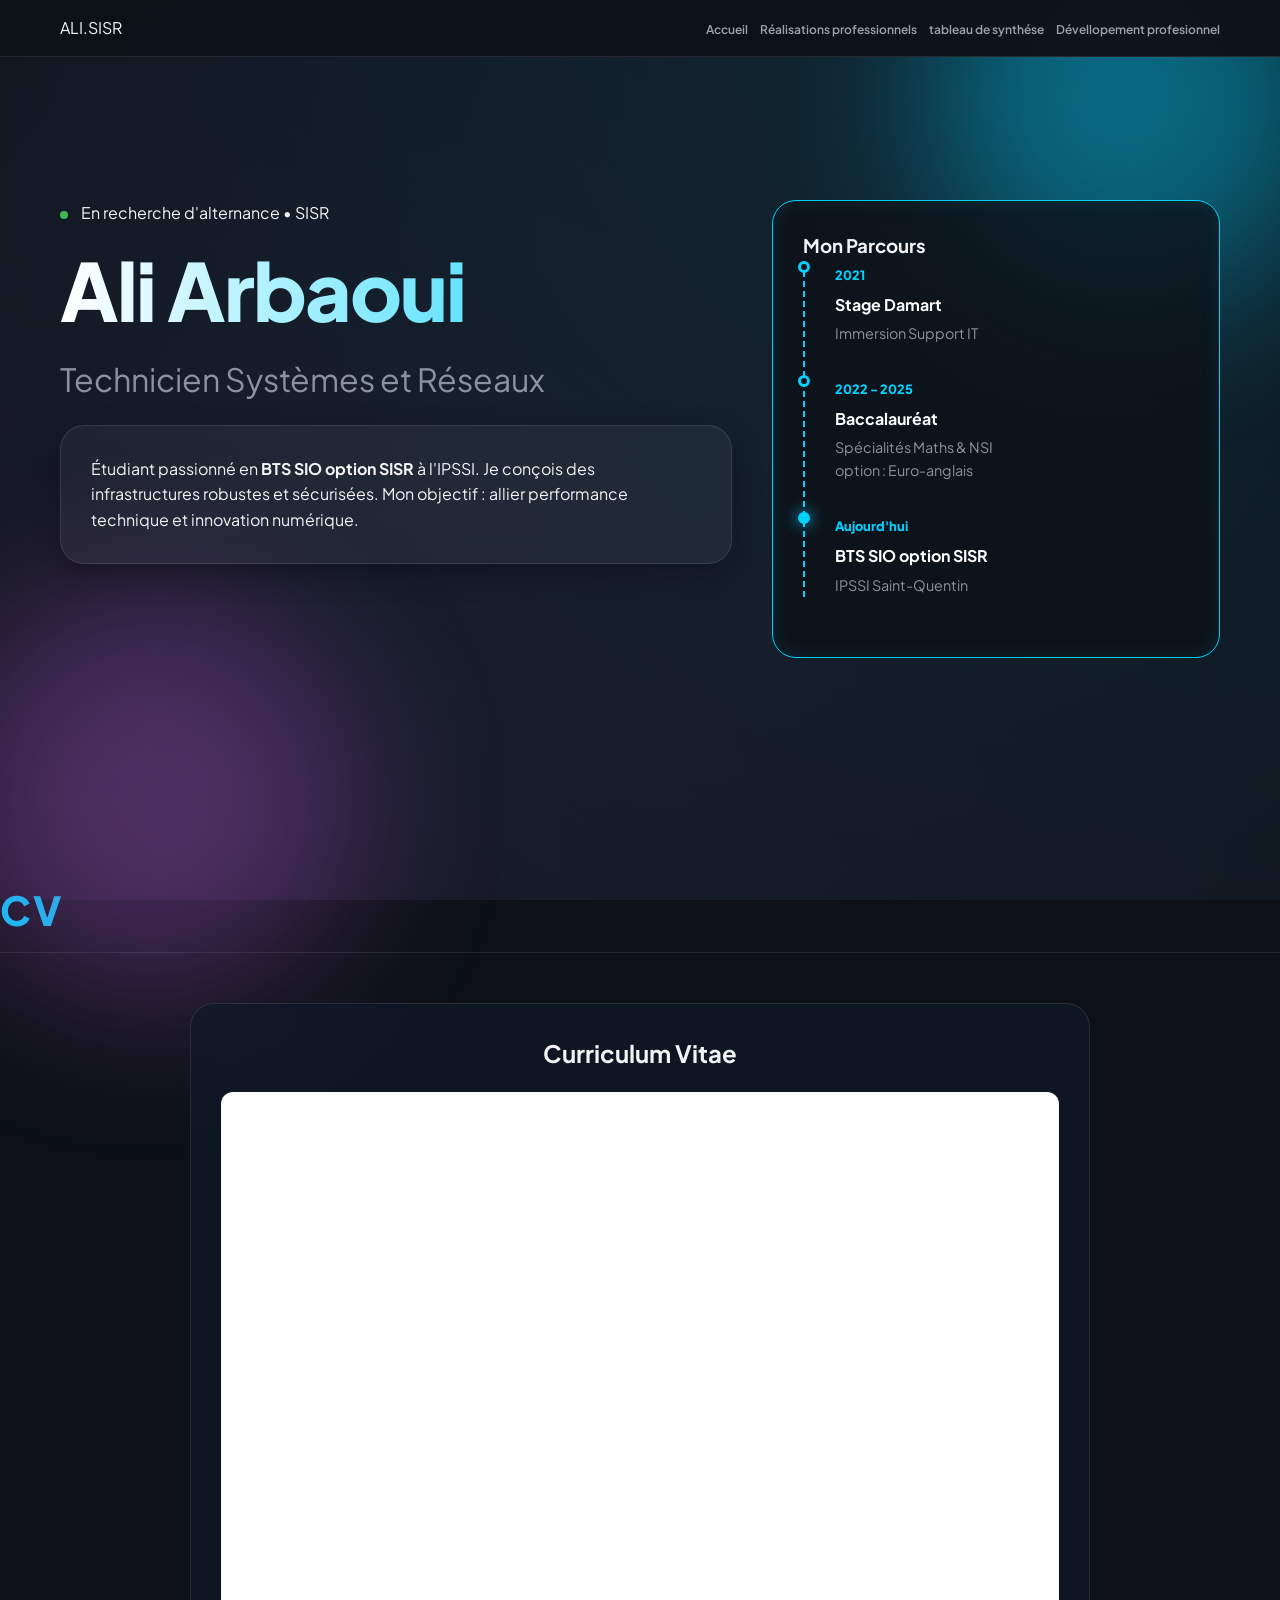
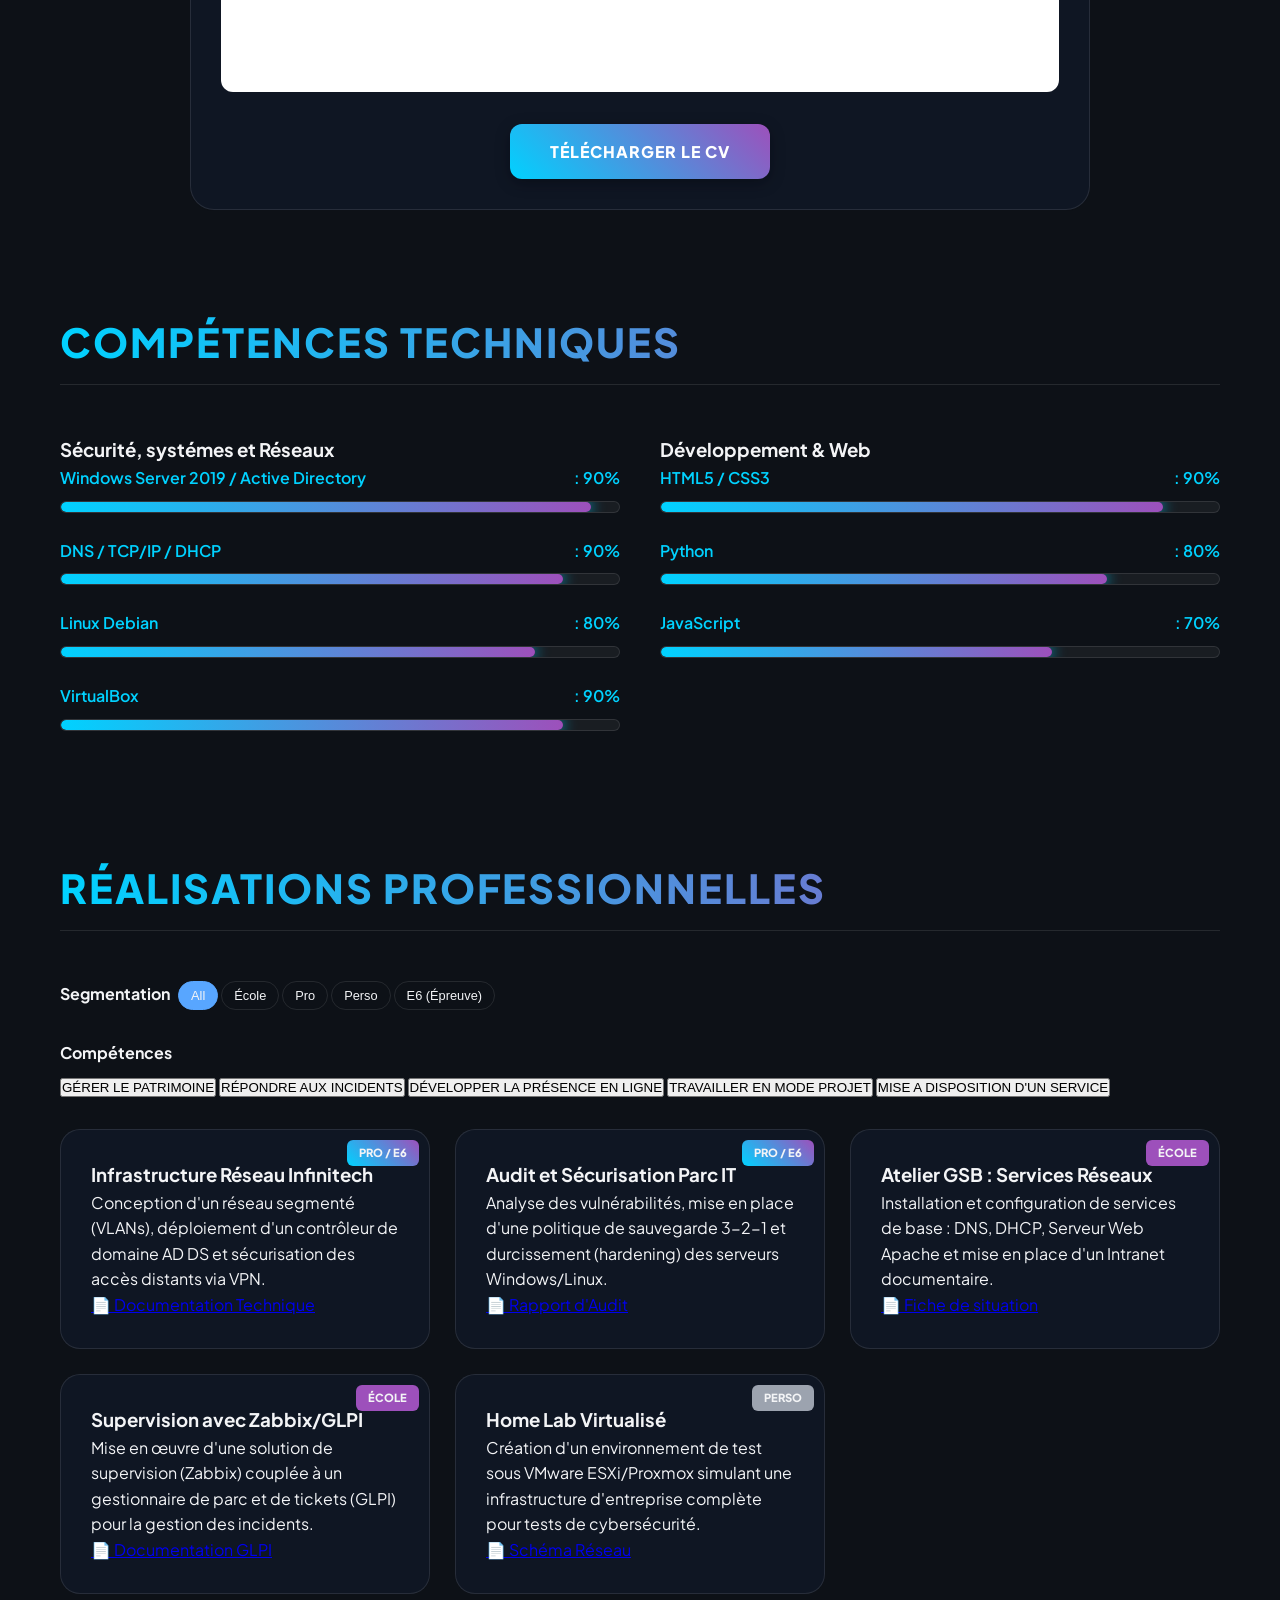
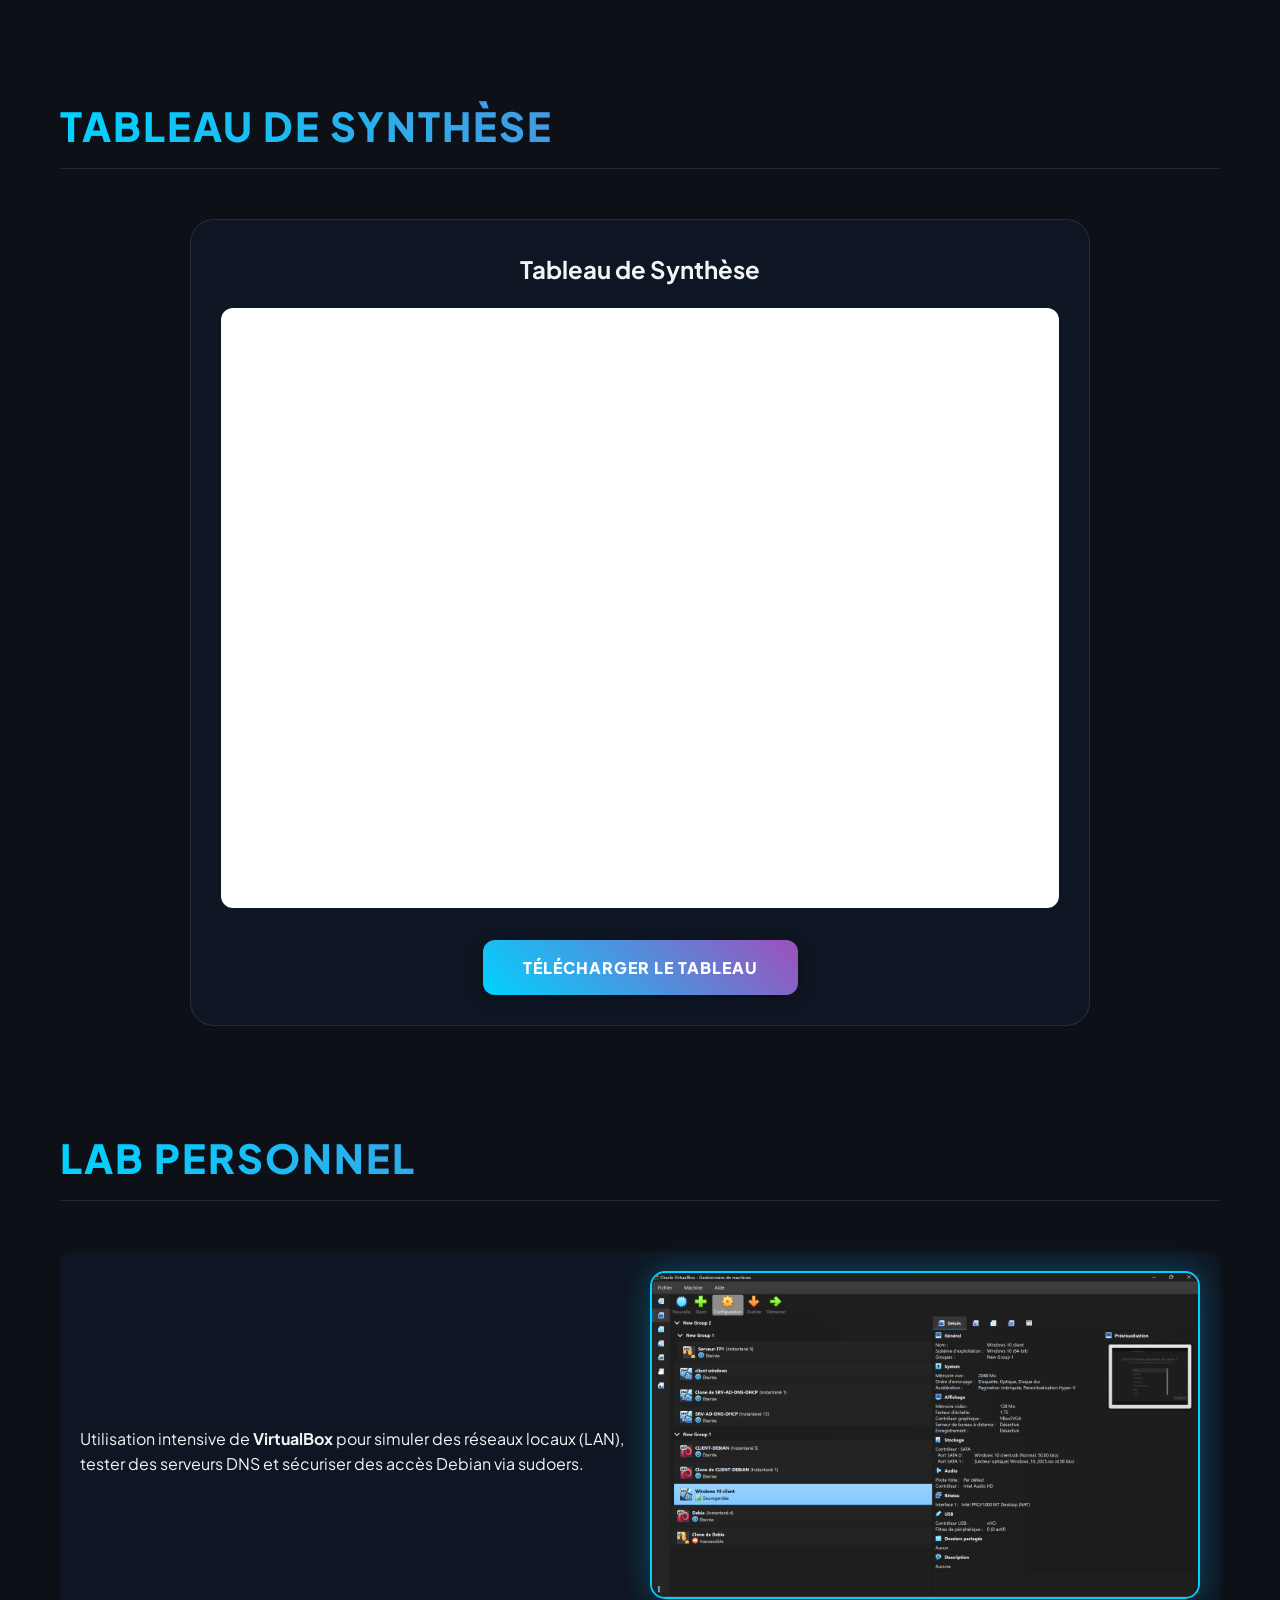
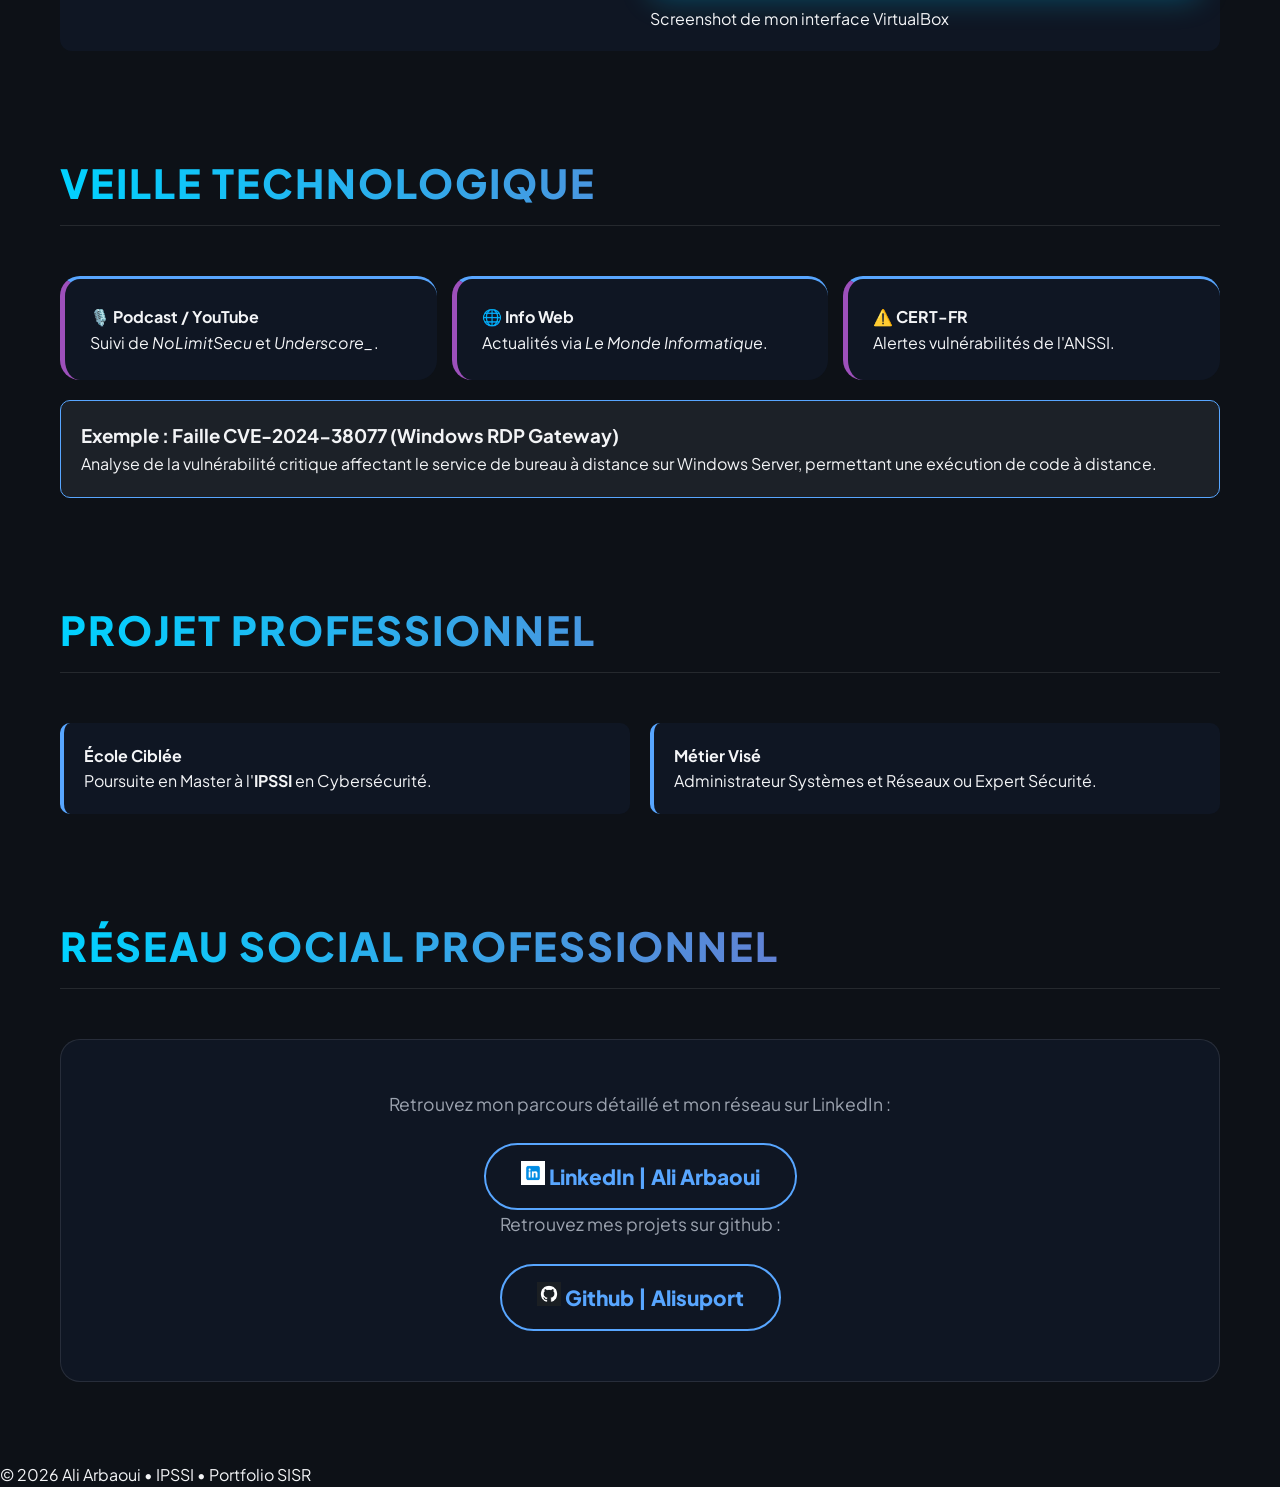
==== index.html @ a3ddec32 "Refactor index.html structure and content" ====
<!DOCTYPE html>
<html lang="fr">
<head>
    <meta charset="UTF-8">
    <meta name="viewport" content="width=device-width, initial-scale=1.0">
    <title>Ali Arbaoui | Portfolio SISR</title>
    <link rel="stylesheet" href="portfolio1.css">
    <link href="https://fonts.googleapis.com/css2?family=Plus+Jakarta+Sans:wght@300;400;600;800&display=swap" rel="stylesheet">
</head>
<body>

    <nav class="navbar">
    <div class="nav-container">
        <div class="nav-logo">ALI.<span>SISR</span></div>
        <ul class="nav-links">
            <li><a href="#presentation">Accueil</a></li>
            <li><a href="#missions">Réalisations professionnels</a></li>
            <li><a href="#table-section">tableau de synthése</a></li>
            <li><a href="#labo">Dévellopement profesionnel</a></li>
        </ul>
    </div>
</nav>
<header id="presentation" class="hero-header">
    <div class="blob blob-1"></div>
    <div class="blob blob-2"></div>

    <div class="container-wide hero-grid">
        <div class="hero-main">
            <div class="badge-status-vivid">
                <span class="pulse-dot"></span>
                En recherche d'alternance • SISR
            </div>
            
            <h1 class="vivid-title">Ali Arbaoui</h1>
            <p class="vivid-tagline">Technicien Systèmes et Réseaux</p>
            
            <div class="glass-bio">
                <p>
                    Étudiant passionné en <strong>BTS SIO option SISR</strong> à l'IPSSI. 
                    Je conçois des infrastructures robustes et sécurisées. Mon objectif : 
                    allier performance technique et innovation numérique.
                </p>
            </div>
        </div>

        <div class="hero-timeline-vivid">
            <h3 class="vivid-sub">Mon Parcours</h3>
            <div class="vivid-timeline">
                <div class="v-step">
                    <div class="v-marker"></div>
                    <div class="v-content">
                        <span class="v-date">2021</span>
                        <h4>Stage Damart</h4>
                        <p>Immersion Support IT</p>
                    </div>
                </div>
                <div class="v-step">
                    <div class="v-marker"></div>
                    <div class="v-content">
                        <span class="v-date">2022 - 2025</span>
                        <h4>Baccalauréat</h4>
                        <p>Spécialités Maths & NSI</p>
                        <p>option : Euro-anglais</p>
                    </div>
                </div>
                <div class="v-step active">
                    <div class="v-marker"></div>
                    <div class="v-content">
                        <span class="v-date">Aujourd'hui</span>
                        <h4>BTS SIO option SISR</h4>
                        <p>IPSSI Saint-Quentin</p>
                    </div>
                </div>
            </div>
        </div>
    </div>
</header>
        <section id="cv-table-section">
            <h2 class="title-main">CV</h2>
            <div class="viewer-container">
                <div class="viewer-box">
                    <h3>Curriculum Vitae</h3>
                    <iframe src="ARBAOUI-Ali-cv.pdf"></iframe>
                    <a href="ARBAOUI-Ali-cv.pdf" download="ARBAOUI-Ali-cv.pdf" class="btn-download-vivid">Télécharger le CV</a>
                </div>
            </div>
        </section>
    <main class="container-wide">
        
        <section id="skills">
            <h2 class="title-main">Compétences Techniques</h2>
            <div class="skills-grid">
                <div class="skill-category">
                    <h3>Sécurité, systémes et Réseaux</h3>
                    <div class="skill-item">
                        <div class="skill-info"><span>Windows Server 2019 / Active Directory</span><span>: 90%</span></div>
                        <div class="progress-bg"><div class="progress-fill" style="width: 95%;"></div></div>
                    </div>
                    <div class="skill-item">
                        <div class="skill-info"><span>DNS / TCP/IP / DHCP</span><span>: 90%</span></div>
                        <div class="progress-bg"><div class="progress-fill" style="width: 90%;"></div></div>
                    </div>
                    <div class="skill-item">
                        <div class="skill-info"><span>Linux Debian</span><span>: 80%</span></div>
                        <div class="progress-bg"><div class="progress-fill" style="width: 85%;"></div></div>
                    </div>
                    <div class="skill-item">
                        <div class="skill-info"><span>VirtualBox</span><span>: 90%</span></div>
                        <div class="progress-bg"><div class="progress-fill" style="width: 90%;"></div></div>
                    </div>
                </div>
                <div class="skill-category">
                    <h3>Développement & Web</h3>
                    <div class="skill-item">
                        <div class="skill-info"><span>HTML5 / CSS3</span><span>: 90%</span></div>
                        <div class="progress-bg"><div class="progress-fill" style="width: 90%;"></div></div>
                    </div>
                    <div class="skill-item">
                        <div class="skill-info"><span>Python</span><span>: 80%</span></div>
                        <div class="progress-bg"><div class="progress-fill" style="width: 80%;"></div></div>
                    </div>
                    <div class="skill-item">
                        <div class="skill-info"><span>JavaScript</span><span>: 70%</span></div>
                        <div class="progress-bg"><div class="progress-fill" style="width: 70%;"></div></div>
                    </div>
                </div>
            </div>
        </section>

<section id="missions">
    <h2 class="title-main">Réalisations Professionnelles</h2>

    <div class="filter-wrapper">
        <div class="filter-group">
            <h4>Segmentation</h4>
            <div class="segment-filters">
                <button class="filter-btn active" data-segment="all">All</button>
                <button class="filter-btn" data-segment="ecole">École</button>
                <button class="filter-btn" data-segment="pro">Pro</button>
                <button class="filter-btn" data-segment="perso">Perso</button>
                <button class="filter-btn btn-e6" data-segment="e6">E6 (Épreuve)</button>
            </div>
        </div>

        <div class="filter-group">
            <h4>Compétences</h4>
            <div class="category-filters">
                <button class="cat-btn" data-cat="patrimoine">GÉRER LE PATRIMOINE</button>
                <button class="cat-btn" data-cat="incidents">RÉPONDRE AUX INCIDENTS</button>
                <button class="cat-btn" data-cat="presence">DÉVELOPPER LA PRÉSENCE EN LIGNE</button>
                <button class="cat-btn" data-cat="projet">TRAVAILLER EN MODE PROJET</button>
                <button class="cat-btn" data-cat="service">MISE A DISPOSITION D'UN SERVICE</button>
            </div>
        </div>
    </div>

<div class="mission-grid-flex" id="projects-grid">
    
    <article class="m-card-new project-item" data-segment="pro e6" data-categories="patrimoine incidents service">
        <div class="card-header">
            <span class="m-badge">PRO / E6</span>
            <h3>Infrastructure Réseau Infinitech</h3>
        </div>
        <p>Conception d'un réseau segmenté (VLANs), déploiement d'un contrôleur de domaine AD DS et sécurisation des accès distants via VPN.</p>
        <div class="project-docs">
            <a href="./doc-infinitech.pdf" target="_blank" class="btn-doc-link">📄 Documentation Technique</a>
        </div>
    </article>

    <article class="m-card-new project-item" data-segment="pro e6" data-categories="incidents patrimoine">
        <div class="card-header">
            <span class="m-badge">PRO / E6</span>
            <h3>Audit et Sécurisation Parc IT</h3>
        </div>
        <p>Analyse des vulnérabilités, mise en place d'une politique de sauvegarde 3-2-1 et durcissement (hardening) des serveurs Windows/Linux.</p>
        <div class="project-docs">
            <a href="./doc-audit.pdf" target="_blank" class="btn-doc-link">📄 Rapport d'Audit</a>
        </div>
    </article>

    <article class="m-card-new project-item" data-segment="ecole" data-categories="service projet presence">
        <div class="card-header">
            <span class="m-badge" style="background: var(--neon-purple);">ÉCOLE</span>
            <h3>Atelier GSB : Services Réseaux</h3>
        </div>
        <p>Installation et configuration de services de base : DNS, DHCP, Serveur Web Apache et mise en place d'un Intranet documentaire.</p>
        <div class="project-docs">
            <a href="./doc-gsb-services.pdf" target="_blank" class="btn-doc-link">📄 Fiche de situation</a>
        </div>
    </article>

    <article class="m-card-new project-item" data-segment="ecole" data-categories="incidents patrimoine service">
        <div class="card-header">
            <span class="m-badge" style="background: var(--neon-purple);">ÉCOLE</span>
            <h3>Supervision avec Zabbix/GLPI</h3>
        </div>
        <p>Mise en œuvre d'une solution de supervision (Zabbix) couplée à un gestionnaire de parc et de tickets (GLPI) pour la gestion des incidents.</p>
        <div class="project-docs">
            <a href="./doc-supervision.pdf" target="_blank" class="btn-doc-link">📄 Documentation GLPI</a>
        </div>
    </article>

    <article class="m-card-new project-item" data-segment="perso" data-categories="patrimoine projet">
        <div class="card-header">
            <span class="m-badge" style="background: var(--dim);">PERSO</span>
            <h3>Home Lab Virtualisé</h3>
        </div>
        <p>Création d'un environnement de test sous VMware ESXi/Proxmox simulant une infrastructure d'entreprise complète pour tests de cybersécurité.</p>
        <div class="project-docs">
            <a href="./doc-homelab.pdf" target="_blank" class="btn-doc-link">📄 Schéma Réseau</a>
        </div>
    </article>

</div>
        <section id="table-section">
            <h2 class="title-main">Tableau de Synthèse</h2>
            <div class="viewer-container">
                <div class="viewer-box">
                    <h3>Tableau de Synthèse</h3>
                    <iframe src="tableau-compétences.pdf"></iframe>
                    <a href="tableau-compétences.pdf" download="tableau-compétences.pdf" class="btn-download-vivid">Télécharger le Tableau</a>
                </div>
            </div>
        </section>

        <section id="labo">
            <h2 class="title-main">Lab Personnel</h2>
            <div class="lab-container">
                <div class="lab-text">
                    <p>Utilisation intensive de <strong>VirtualBox</strong> pour simuler des réseaux locaux (LAN), tester des serveurs DNS et sécuriser des accès Debian via sudoers.</p>
                </div>
                <div class="lab-screenshot">
                    <img src="virtualbox.png" alt="Preuve VirtualBox" class="img-screenshot">
                    <p class="img-caption">Screenshot de mon interface VirtualBox</p>
                </div>
            </div>
        </section>

        <section id="veille">
            <h2 class="title-main">Veille Technologique</h2>
            <div class="veille-grid">
                <div class="v-card">
                    <h4>🎙️ Podcast / YouTube</h4>
                    <p>Suivi de <em>NoLimitSecu</em> et <em>Underscore_</em>.</p>
                </div>
                <div class="v-card">
                    <h4>🌐 Info Web</h4>
                    <p>Actualités via <em>Le Monde Informatique</em>.</p>
                </div>
                <div class="v-card">
                    <h4>⚠️ CERT-FR</h4>
                    <p>Alertes vulnérabilités de l'ANSSI.</p>
                </div>
            </div>
            <div class="veille-example">
                <h3>Exemple : Faille CVE-2024-38077 (Windows RDP Gateway)</h3>
                <p>Analyse de la vulnérabilité critique affectant le service de bureau à distance sur Windows Server, permettant une exécution de code à distance.</p>
            </div>
        </section>

        <section id="projet-pro">
            <h2 class="title-main">Projet Professionnel</h2>
            <div class="pro-grid">
                <div class="pro-card">
                    <h4>École Ciblée</h4>
                    <p>Poursuite en Master à l'<strong>IPSSI</strong> en Cybersécurité.</p>
                </div>
                <div class="pro-card">
                    <h4>Métier Visé</h4>
                    <p>Administrateur Systèmes et Réseaux ou Expert Sécurité.</p>
                </div>
            </div>
        </section>
        <section id="social">
    <h2 class="title-main">Réseau social professionnel</h2>
    <div class="social-card">
        <p>Retrouvez mon parcours détaillé et mon réseau sur LinkedIn :</p>
        <a href="https://www.linkedin.com/in/ali-arbaoui-6868a738a/" target="_blank" class="btn-linkedin">
            <img src="linkedin.png" alt="LinkedIn" class="social-img"> LinkedIn | Ali Arbaoui
        </a>
        <p>Retrouvez mes projets sur github :</p>
        <a href="https://github.com/Alisuport" target="_blank" class="btn-linkedin"><img src="github.png" alt="GitHub" class="social-img"> Github | Alisuport</a>
    </div>
</section>

    </main>

    <footer>
        <p>© 2026 Ali Arbaoui • IPSSI • Portfolio SISR</p>
    </footer>

    <script>
        function filterSelection(c) {
            var x = document.getElementsByClassName("m-card-new");
            if (c == "all") c = "";
            for (var i = 0; i < x.length; i++) {
                x[i].style.display = "none";
                if (x[i].className.indexOf(c) > -1) x[i].style.display = "block";
            }
            var btns = document.getElementsByClassName("filter-btn");
            for (var i = 0; i < btns.length; i++) {
                btns[i].classList.remove("active");
            }
            event.currentTarget.classList.add("active");
        }
    </script>
</body>
</html>
---- portfolio1.css ----
:root {
    --bg: #0d1117;
    --card: #161b22;
    --primary: #58a6ff;
    --text: #e6edf3;
    --dim: #8b949e;
    --border: #30363d;
}

* { margin: 0; padding: 0; box-sizing: border-box; }
html { scroll-behavior: smooth; }
body { background: var(--bg); color: var(--text); font-family: 'Plus Jakarta Sans', sans-serif; line-height: 1.6; }

.container-wide { max-width: 1200px; margin: 0 auto; padding: 0 40px; }

/* NAVBAR COMPLÈTE */
.navbar { position: fixed; top: 0; width: 100%; background: rgba(13, 17, 23, 0.95); border-bottom: 1px solid var(--border); z-index: 1000; padding: 15px 0; backdrop-filter: blur(10px); }
.nav-container { display: flex; justify-content: space-between; align-items: center; max-width: 1200px; margin: 0 auto; padding: 0 20px; }
.nav-links { list-style: none; display: flex; gap: 12px; }
.nav-links a { text-decoration: none; color: var(--dim); font-size: 0.75rem; font-weight: 600; transition: 0.3s; white-space: nowrap; }
.nav-links a:hover { color: var(--primary); }

/* HEADER */
header { padding: 150px 0 60px; }
h1 { font-size: 3.5rem; letter-spacing: -2px; font-weight: 800; }
.title-main { font-size: 1.8rem; margin: 80px 0 30px; border-bottom: 1px solid var(--border); padding-bottom: 10px; color: var(--primary); }

/* COMPÉTENCES */
.skills-grid { display: grid; grid-template-columns: 1fr 1fr; gap: 40px; }
.skill-item { margin-bottom: 20px; }
.progress-bg { background: #21262d; height: 8px; border-radius: 10px; }
.progress-fill { background: var(--primary); height: 100%; border-radius: 10px; }

/* MISSIONS & FILTRES */
.filter-group { display: flex; gap: 8px; flex-wrap: wrap; margin-bottom: 30px; }
.filter-btn { background: transparent; border: 1px solid var(--border); color: var(--text); padding: 6px 12px; border-radius: 20px; cursor: pointer; font-size: 0.8rem; }
.filter-btn.active { background: var(--primary); border-color: var(--primary); }
.mission-grid-flex { display: grid; grid-template-columns: repeat(auto-fit, minmax(250px, 1fr)); gap: 20px; }
.m-card-new { background: var(--card); padding: 20px; border-radius: 12px; border: 1px solid var(--border); position: relative; }
.m-badge { position: absolute; top: 10px; right: 10px; font-size: 0.65rem; padding: 3px 8px; border-radius: 4px; background: #238636; font-weight: 800; }

/* LABO & VEILLE */
.lab-container { display: grid; grid-template-columns: 1fr 1fr; gap: 20px; align-items: center; background: var(--card); padding: 20px; border-radius: 12px; }
.img-screenshot { width: 100%; border-radius: 8px; border: 1px solid var(--border); }
.veille-grid { display: grid; grid-template-columns: repeat(3, 1fr); gap: 15px; margin-bottom: 20px; }
.v-card { background: var(--card); padding: 15px; border-radius: 10px; border-top: 3px solid var(--primary); }
.veille-example { background: #1c2128; padding: 20px; border-radius: 10px; border: 1px solid var(--primary); }

/* PROJET PRO */
.pro-grid { display: grid; grid-template-columns: 1fr 1fr; gap: 20px; }
.pro-card { background: var(--card); padding: 20px; border-radius: 10px; border-left: 4px solid var(--primary); }

/* VIEWERS PDF & BOUTONS */
.viewer-container { display: grid; grid-template-columns: 1fr 1fr; gap: 30px; }
.viewer-box { background: var(--card); padding: 20px; border-radius: 15px; border: 1px solid var(--border); text-align: center; }
iframe { width: 100%; height: 400px; border-radius: 8px; background: white; margin-bottom: 15px; }
.btn-download-main { display: block; background: var(--primary); color: white; padding: 12px; text-decoration: none; border-radius: 8px; font-weight: 800; transition: 0.3s; }
.btn-download-main:hover { opacity: 0.8; }
.btn-dl-secondary { color: var(--primary); text-decoration: none; font-weight: 600; font-size: 0.9rem; border: 1px solid var(--primary); padding: 5px 15px; border-radius: 5px; }

@media (max-width: 900px) {
    .nav-links { display: none; }
    .skills-grid, .viewer-container, .pro-grid, .veille-grid, .lab-container { grid-template-columns: 1fr; }
}
/* SECTION RÉSEAU SOCIAL */
#social {
    margin-bottom: 80px;
}

.social-card {
    text-align: center;
    padding: 50px 20px;
    background: var(--card);
    border-radius: 20px;
    border: 1px solid var(--border);
    transition: transform 0.3s ease;
}

.social-card p {
    color: var(--dim);
    margin-bottom: 25px;
    font-size: 1.1rem;
}

.btn-linkedin {
    display: inline-block;
    font-size: 1.3rem;
    color: var(--primary);
    text-decoration: none;
    font-weight: 800;
    padding: 15px 35px;
    border: 2px solid var(--primary);
    border-radius: 50px;
    transition: all 0.3s ease;
}

.btn-linkedin:hover {
    background: var(--primary);
    color: #fff !important; /* Force le texte en blanc au survol */
    box-shadow: 0 0 20px rgba(88, 166, 255, 0.4);
    transform: translateY(-3px);
}
/* SECTION DOCUMENTATION EN BLOCS */
.docs-container-blocks {
    display: flex;
    flex-direction: column;
    gap: 25px;
}

.doc-block {
    background: var(--card);
    border: 1px solid var(--border);
    border-radius: 15px;
    padding: 30px;
    transition: transform 0.3s ease, border-color 0.3s ease;
}

.doc-block:hover {
    border-color: var(--primary);
    transform: translateX(10px); /* Petit effet de décalage au survol */
}

.doc-header {
    display: flex;
    align-items: center;
    gap: 20px;
    margin-bottom: 20px;
}

.doc-icon-large {
    font-size: 2.5rem;
    background: #1c2128;
    padding: 15px;
    border-radius: 12px;
}

.doc-title-group h3 {
    font-size: 1.4rem;
    color: var(--text);
    margin-bottom: 5px;
}

.doc-subtitle {
    color: var(--primary);
    font-weight: 600;
    font-size: 0.9rem;
    text-transform: uppercase;
}

.doc-description {
    color: var(--dim);
    margin-bottom: 25px;
    line-height: 1.6;
    max-width: 800px;
}

.doc-footer {
    display: flex;
    justify-content: space-between;
    align-items: center;
    border-top: 1px solid var(--border);
    padding-top: 20px;
}

.file-type {
    font-size: 0.8rem;
    color: var(--dim);
    font-weight: bold;
}

.btn-dl-block {
    background: transparent;
    color: var(--primary);
    border: 2px solid var(--primary);
    padding: 10px 25px;
    border-radius: 8px;
    text-decoration: none;
    font-weight: 800;
    transition: all 0.3s ease;
}

.btn-dl-block:hover {
    background: var(--primary);
    color: white !important;
}
/* DESIGN DE LA FRISE CHRONOLOGIQUE */
.timeline-wrapper {
    margin-top: 50px;
    max-width: 800px;
}

.timeline-title {
    font-size: 1.2rem;
    color: var(--primary);
    margin-bottom: 30px;
    text-transform: uppercase;
    letter-spacing: 1px;
}

.timeline {
    position: relative;
    padding-left: 30px;
}

/* La ligne verticale */
.timeline::before {
    content: '';
    position: absolute;
    left: 4px;
    top: 0;
    width: 2px;
    height: 100%;
    background: var(--border);
}

.timeline-item {
    position: relative;
    margin-bottom: 40px;
}

/* Le point sur la ligne */
.timeline-marker {
    position: absolute;
    left: -30px;
    top: 5px;
    width: 10px;
    height: 10px;
    border-radius: 50%;
    background: var(--border);
    border: 2px solid var(--bg);
    transition: 0.3s;
}

.timeline-content {
    padding-left: 10px;
}

.timeline-content .date {
    display: block;
    font-size: 0.85rem;
    color: var(--primary);
    font-weight: 800;
    margin-bottom: 5px;
}

.timeline-content h4 {
    font-size: 1.1rem;
    color: var(--text);
    margin-bottom: 5px;
}

.timeline-content p {
    color: var(--dim);
    font-size: 0.95rem;
}

/* Mise en avant de l'étape actuelle */
.timeline-item.current .timeline-marker {
    background: var(--primary);
    box-shadow: 0 0 10px var(--primary);
    transform: scale(1.3);
}

.timeline-item.current h4 {
    color: var(--primary);
}:root {
    --neon-blue: #00d2ff;
    --neon-purple: #9d50bb;
    --glass: rgba(255, 255, 255, 0.05);
}

/* --- BACKGROUND ANIMÉ --- */
.hero-header {
    position: relative;
    padding: 200px 0 120px;
    background: #0d1117;
    overflow: hidden;
}

/* Les Blobs de couleur en fond */
.blob {
    position: absolute;
    width: 400px;
    height: 400px;
    filter: blur(80px);
    z-index: 0;
    opacity: 0.4;
    border-radius: 50%;
    animation: move 10s infinite alternate;
}
.blob-1 { background: var(--neon-blue); top: -100px; right: -50px; }
.blob-2 { background: var(--neon-purple); bottom: -100px; left: -50px; animation-delay: -5s; }

@keyframes move {
    from { transform: translate(0, 0) scale(1); }
    to { transform: translate(50px, 50px) scale(1.2); }
}

/* --- TEXTE ET TITRES --- */
.hero-grid { position: relative; z-index: 2; display: grid; grid-template-columns: 1.2fr 0.8fr; gap: 40px; }

.vivid-title {
    font-size: 5rem;
    background: linear-gradient(to right, #fff, var(--neon-blue));
    -webkit-background-clip: text;
    -webkit-text-fill-color: transparent;
    font-weight: 900;
}

.vivid-tagline { font-size: 2rem; color: #8b949e; }
.vivid-tagline span { color: var(--neon-blue); text-shadow: 0 0 15px rgba(0, 210, 255, 0.5); }

/* --- CARTE BIOGRAPHIE GLASSMORPHISM --- */
.glass-bio {
    background: var(--glass);
    backdrop-filter: blur(15px);
    border: 1px solid rgba(255, 255, 255, 0.1);
    padding: 30px;
    border-radius: 24px;
    margin-top: 20px;
    box-shadow: 0 10px 30px rgba(0,0,0,0.3);
}

/* --- BOUTONS COLORÉS --- */
.btn-vivid-primary {
    background: linear-gradient(45deg, var(--neon-blue), var(--neon-purple));
    color: white;
    padding: 14px 28px;
    border-radius: 12px;
    text-decoration: none;
    font-weight: 800;
    box-shadow: 0 4px 15px rgba(157, 80, 187, 0.4);
    transition: 0.3s;
}
.btn-vivid-primary:hover { transform: scale(1.05); box-shadow: 0 0 25px var(--neon-blue); }

/* --- FRISE CHRONOLOGIQUE VIVANTE --- */
.hero-timeline-vivid {
    background: rgba(13, 17, 23, 0.8);
    border: 1px solid var(--neon-blue);
    padding: 30px;
    border-radius: 24px;
    box-shadow: inset 0 0 20px rgba(0, 210, 255, 0.1);
}

.vivid-timeline {
    position: relative;
    padding-left: 30px;
    border-left: 2px dashed var(--neon-blue);
}

.v-step { position: relative; margin-bottom: 30px; }
.v-marker {
    position: absolute;
    left: -37px;
    width: 12px;
    height: 12px;
    background: #0d1117;
    border: 3px solid var(--neon-blue);
    border-radius: 50%;
}

.v-step.active .v-marker {
    background: var(--neon-blue);
    box-shadow: 0 0 15px var(--neon-blue);
}

.v-date { color: var(--neon-blue); font-weight: 800; font-size: 0.8rem; }
.v-content h4 { color: white; margin: 5px 0; }
.v-content p { color: #8b949e; font-size: 0.9rem; }

/* Status Pulse */
.pulse-dot {
    height: 8px; width: 8px; background: #3fb950; border-radius: 50%;
    display: inline-block; margin-right: 10px;
    animation: pulse-green 2s infinite;
}
@keyframes pulse-green {
    0% { box-shadow: 0 0 0 0 rgba(63, 185, 80, 0.7); }
    70% { box-shadow: 0 0 0 10px rgba(63, 185, 80, 0); }
    100% { box-shadow: 0 0 0 0 rgba(63, 185, 80, 0); }
}
:root {
    --bg: #030712;
    --card: rgba(17, 25, 40, 0.75);
    --border: rgba(255, 255, 255, 0.1);
    --neon-blue: #00d2ff;
    --neon-purple: #9d50bb;
    --text: #f3f4f6;
    --dim: #9ca3af;
}

* { margin: 0; padding: 0; box-sizing: border-box; }
html { scroll-behavior: smooth; }
body { 
    background-color: var(--bg); 
    color: var(--text); 
    font-family: 'Plus Jakarta Sans', sans-serif;
    overflow-x: hidden;
}

.container-wide { max-width: 1200px; margin: 0 auto; padding: 0 20px; position: relative; z-index: 2; }

/* TITRES VIVANTS */
.title-main {
    font-size: 2.5rem;
    margin: 100px 0 50px;
    background: linear-gradient(to right, var(--neon-blue), var(--neon-purple));
    -webkit-background-clip: text;
    -webkit-text-fill-color: transparent;
    font-weight: 800;
    text-transform: uppercase;
    letter-spacing: 2px;
}

/* SECTION COMPÉTENCES - BARRES LUMINEUSES */
.skills-grid { display: grid; grid-template-columns: 1fr 1fr; gap: 40px; }
.skill-item { margin-bottom: 25px; }
.skill-info { display: flex; justify-content: space-between; margin-bottom: 10px; font-weight: 600; color: var(--neon-blue); }
.progress-bg { background: rgba(255,255,255,0.05); height: 12px; border-radius: 20px; overflow: hidden; border: 1px solid var(--border); }
.progress-fill { 
    height: 100%; 
    background: linear-gradient(90deg, var(--neon-blue), var(--neon-purple));
    box-shadow: 0 0 15px var(--neon-blue);
    border-radius: 20px;
}

/* CARTES MISSIONS - EFFET DE VERRE */
.mission-grid-flex { display: grid; grid-template-columns: repeat(auto-fit, minmax(280px, 1fr)); gap: 25px; }
.m-card-new { 
    background: var(--card);
    backdrop-filter: blur(12px);
    padding: 30px;
    border-radius: 20px;
    border: 1px solid var(--border);
    transition: 0.4s;
}
.m-card-new:hover { 
    border-color: var(--neon-blue);
    transform: translateY(-10px);
    box-shadow: 0 10px 30px rgba(0, 210, 255, 0.2);
}
.m-badge { background: linear-gradient(45deg, var(--neon-blue), var(--neon-purple)); padding: 4px 12px; border-radius: 6px; font-size: 0.7rem; font-weight: 800; }

/* DOCUMENTATION - BLOCS STYLISÉS */
.doc-block { 
    background: var(--card);
    border: 1px solid var(--border);
    padding: 30px;
    border-radius: 24px;
    margin-bottom: 20px;
    display: flex;
    justify-content: space-between;
    align-items: center;
}
.btn-vivid-outline {
    border: 2px solid var(--neon-blue);
    color: var(--neon-blue);
    padding: 10px 20px;
    border-radius: 10px;
    text-decoration: none;
    font-weight: 800;
    transition: 0.3s;
}
.btn-vivid-outline:hover { background: var(--neon-blue); color: white; box-shadow: 0 0 20px var(--neon-blue); }

/* VEILLE & LABO */
.v-card { 
    background: var(--card); 
    padding: 25px; 
    border-radius: 20px; 
    border-left: 5px solid var(--neon-purple); 
}
.img-screenshot { 
    border: 2px solid var(--neon-blue); 
    box-shadow: 0 0 30px rgba(0, 210, 255, 0.3);
    border-radius: 15px;
    width: 100%;
}

/* CV & TABLEAU - VIEWERS PDF */
.viewer-box { 
    background: var(--card); 
    padding: 20px; 
    border-radius: 24px; 
    border: 1px solid var(--border);
    text-align: center;
}
iframe { width: 100%; height: 450px; border-radius: 12px; border: none; background: white; margin-bottom: 20px; }

/* BOUTON DOWNLOAD FLASHY */
.btn-download-vivid {
    display: block;
    background: linear-gradient(45deg, var(--neon-blue), var(--neon-purple));
    color: white;
    text-decoration: none;
    padding: 15px;
    border-radius: 12px;
    font-weight: 900;
    text-transform: uppercase;
    letter-spacing: 1px;
    box-shadow: 0 4px 15px rgba(0,0,0,0.3);
}:root {
    /* La couleur de base du header */
    --bg: #0d1117; 
}

body {
    background-color: var(--bg);
    /* On applique les lueurs du header à tout le site */
    background-image: 
        radial-gradient(circle at 80% 0%, rgba(0, 210, 255, 0.1), transparent),
        radial-gradient(circle at 20% 100%, rgba(157, 80, 187, 0.1), transparent);
    background-attachment: fixed; /* Pour que les couleurs ne bougent pas au scroll */
}

/* On s'assure que toutes les sections sont transparentes pour voir le fond du body */
header, section, main, footer {
    background: transparent !important;
    border: none !important;
}

/* Si tu veux que les "blobs" colorés restent visibles en arrière-plan pendant le scroll */
.blob {
    position: fixed; /* Change absolute par fixed */
    z-index: 0; /* Reste derrière le contenu */
}
/* On force l'affichage en colonne pour que les blocs ne soient pas côte à côte */
.viewer-container {
    display: flex;
    flex-direction: column;
    gap: 50px; /* Espace entre le bloc CV et le bloc Tableau */
    width: 100%;
    max-width: 900px; /* Optionnel : pour que les lecteurs PDF ne soient pas trop larges */
    margin: 0 auto;
}

.viewer-box {
    background: var(--card);
    backdrop-filter: blur(12px);
    padding: 30px;
    border-radius: 24px;
    border: 1px solid var(--border);
    text-align: center;
    transition: 0.3s;
}

/* Effet de lueur au survol sur tout le bloc */
.viewer-box:hover {
    border-color: var(--neon-blue);
    box-shadow: 0 0 30px rgba(0, 210, 255, 0.15);
}

.viewer-box h3 {
    margin-bottom: 20px;
    color: var(--text);
    font-size: 1.5rem;
}

/* Style des lecteurs PDF */
.viewer-box iframe {
    width: 100%;
    height: 600px; /* Augmenté pour une meilleure visibilité l'un après l'autre */
    border-radius: 12px;
    border: none;
    background: white;
    margin-bottom: 25px;
}

/* Bouton de téléchargement Vivid */
.btn-download-vivid {
    display: inline-block;
    background: linear-gradient(45deg, var(--neon-blue), var(--neon-purple));
    color: white !important;
    text-decoration: none;
    padding: 15px 40px;
    border-radius: 12px;
    font-weight: 900;
    text-transform: uppercase;
    letter-spacing: 1px;
    transition: 0.3s;
    box-shadow: 0 4px 15px rgba(0,0,0,0.3);
}

.btn-download-vivid:hover {
    transform: translateY(-3px);
    box-shadow: 0 0 20px var(--neon-blue);
}
.social-links-vivid {
    display: flex;
    justify-content: center;
    gap: 20px;
    margin-top: 30px;
}

.social-item {
    display: flex;
    align-items: center;
    gap: 12px;
    padding: 10px 20px;
    background: var(--card);
    border: 1px solid var(--border);
    border-radius: 12px;
    color: white;
    text-decoration: none;
    font-weight: bold;
    transition: 0.3s ease;
}

/* Style spécifique pour les images des logos */
.social-img {
    width: 24px;  /* Ajuste la taille selon tes besoins */
    height: 24px;
    object-fit: contain; /* Garde les proportions du logo */
}

.social-item:hover {
    border-color: var(--neon-blue);
    box-shadow: 0 0 15px var(--neon-blue);
    transform: translateY(-3px);
    background: rgba(255, 255, 255, 0.05);
}
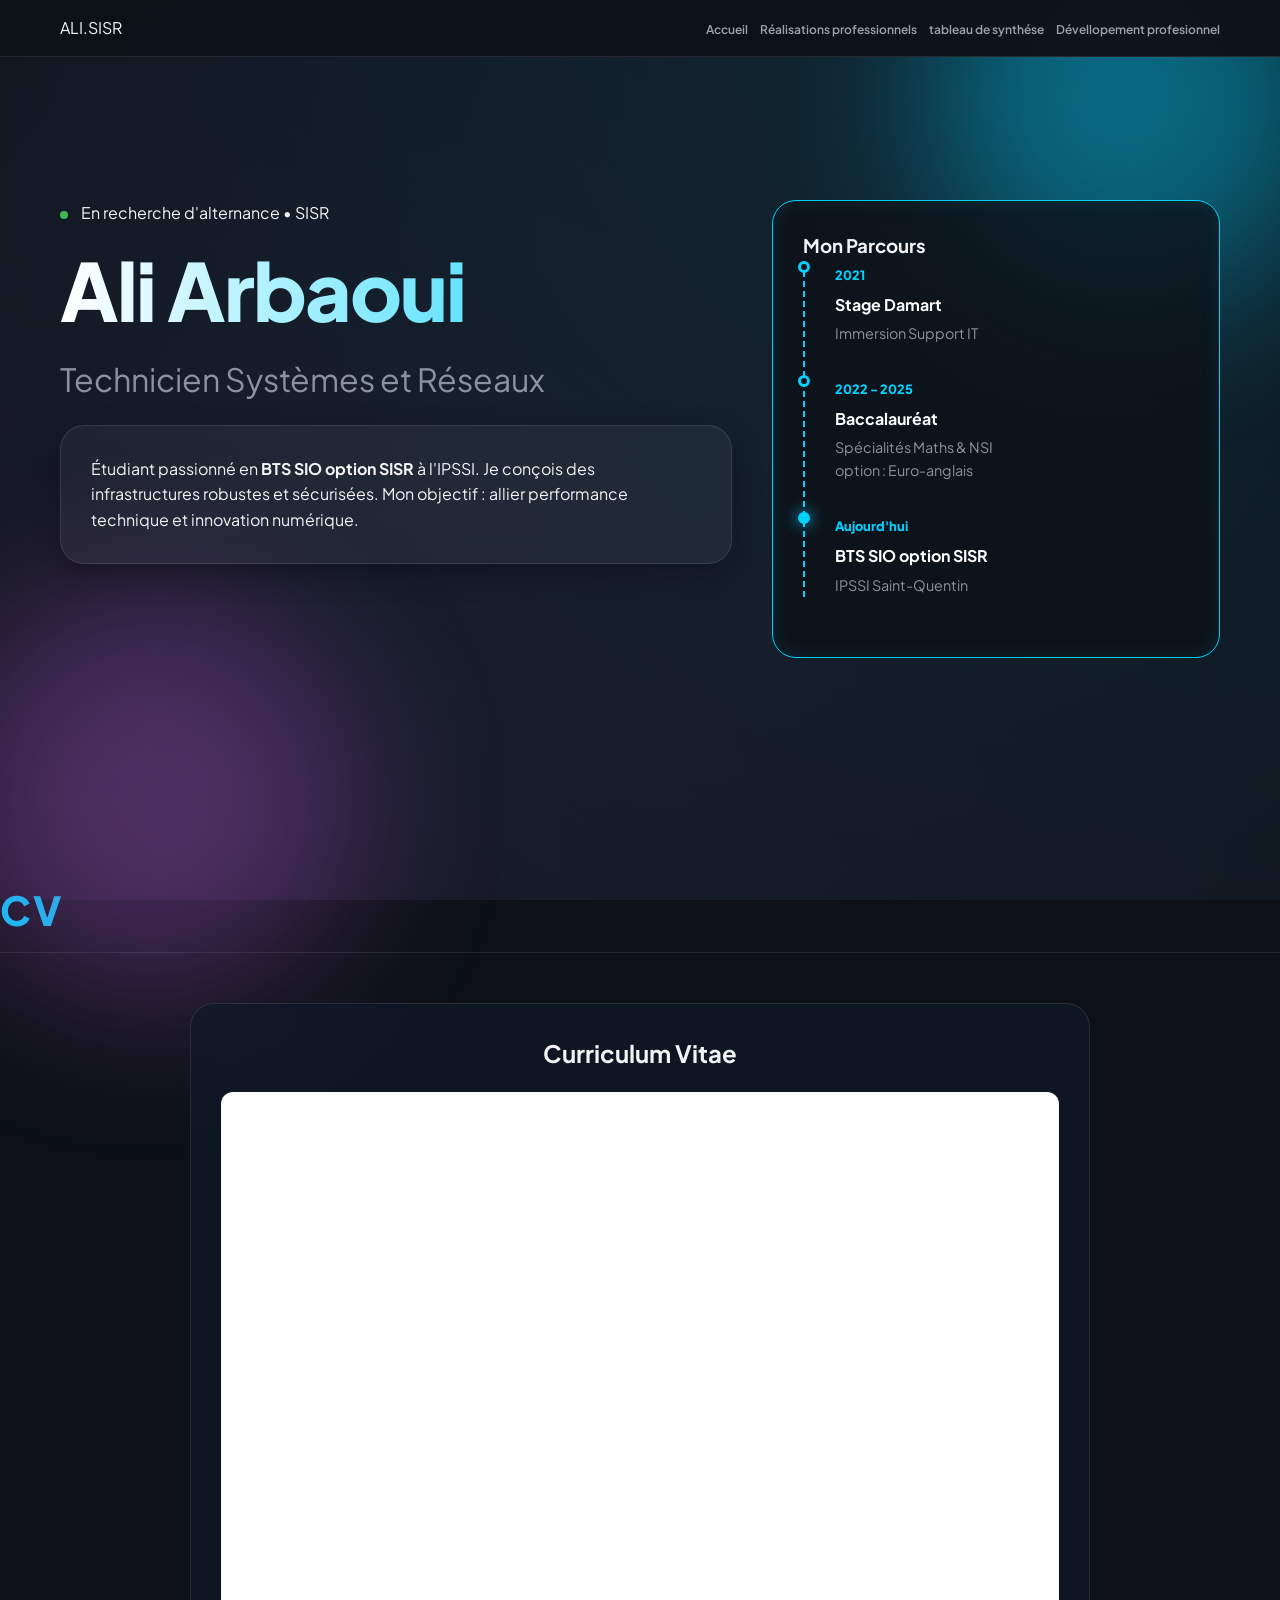
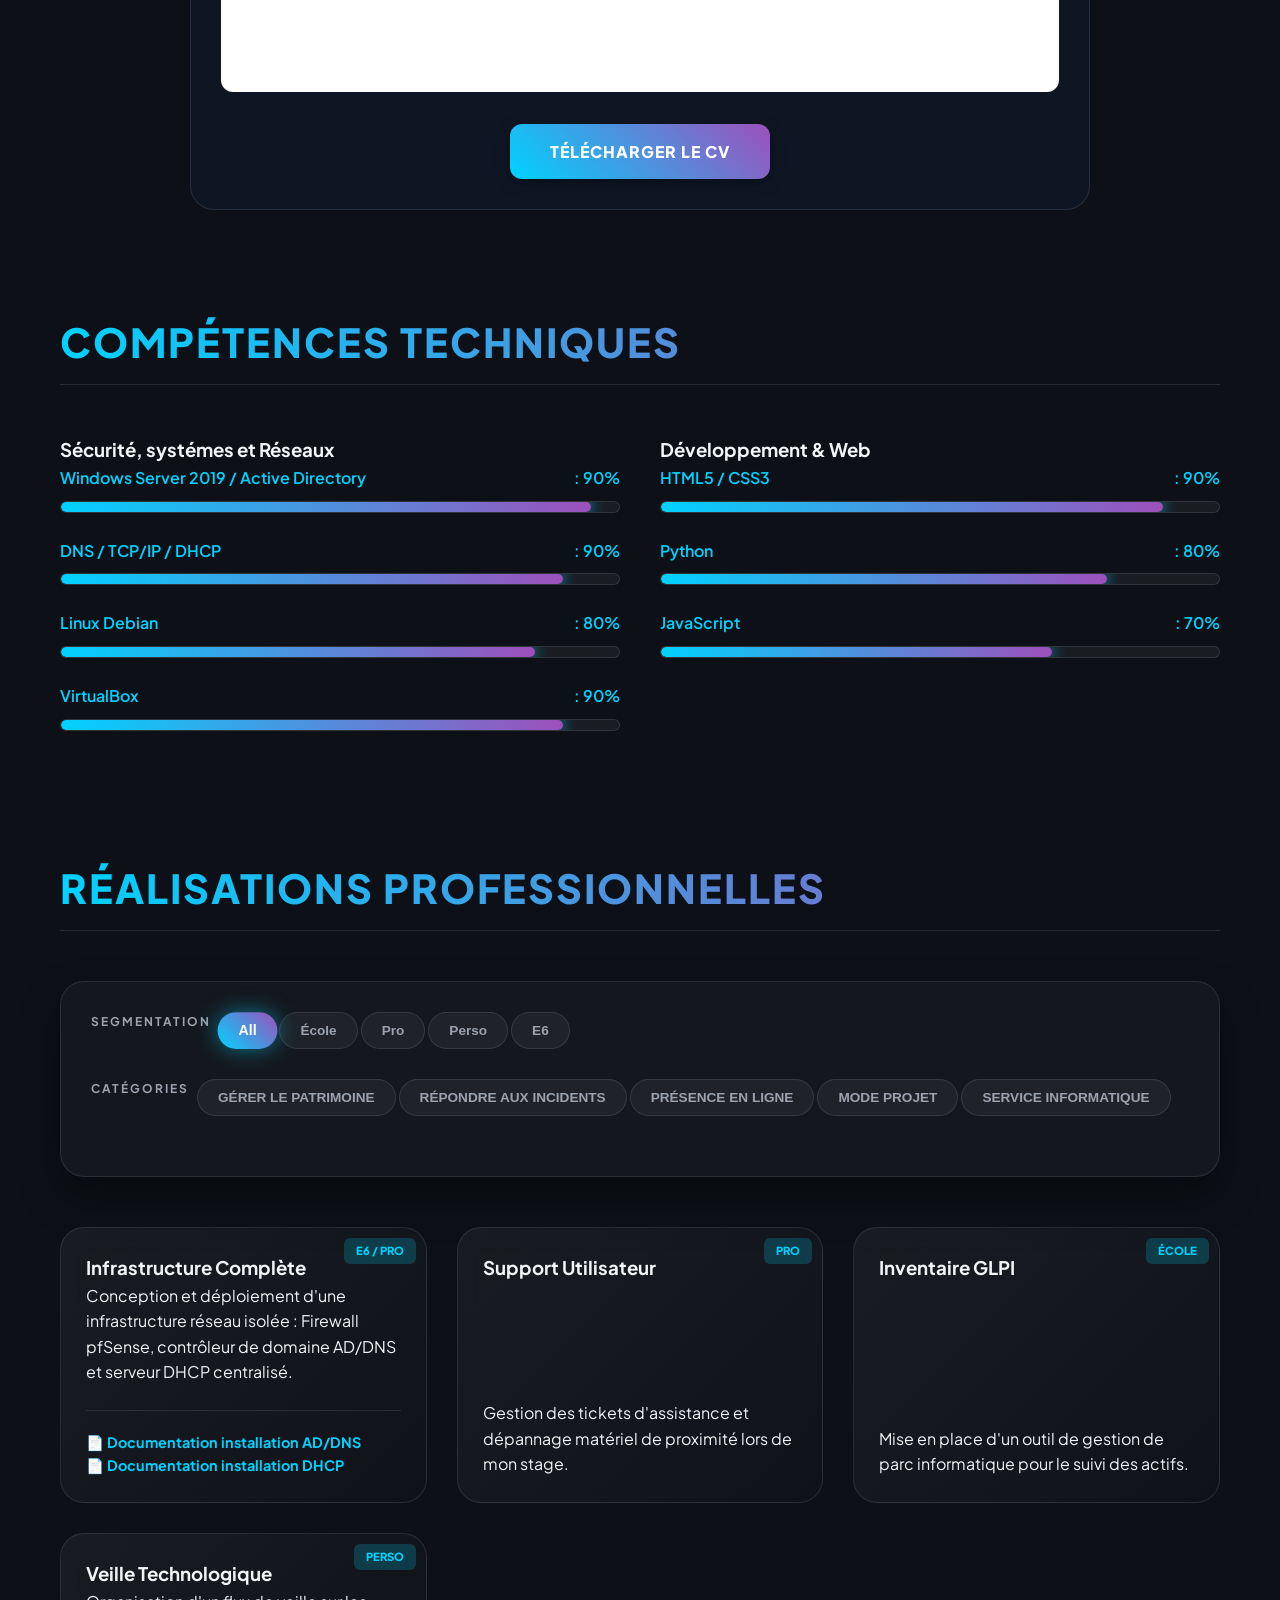
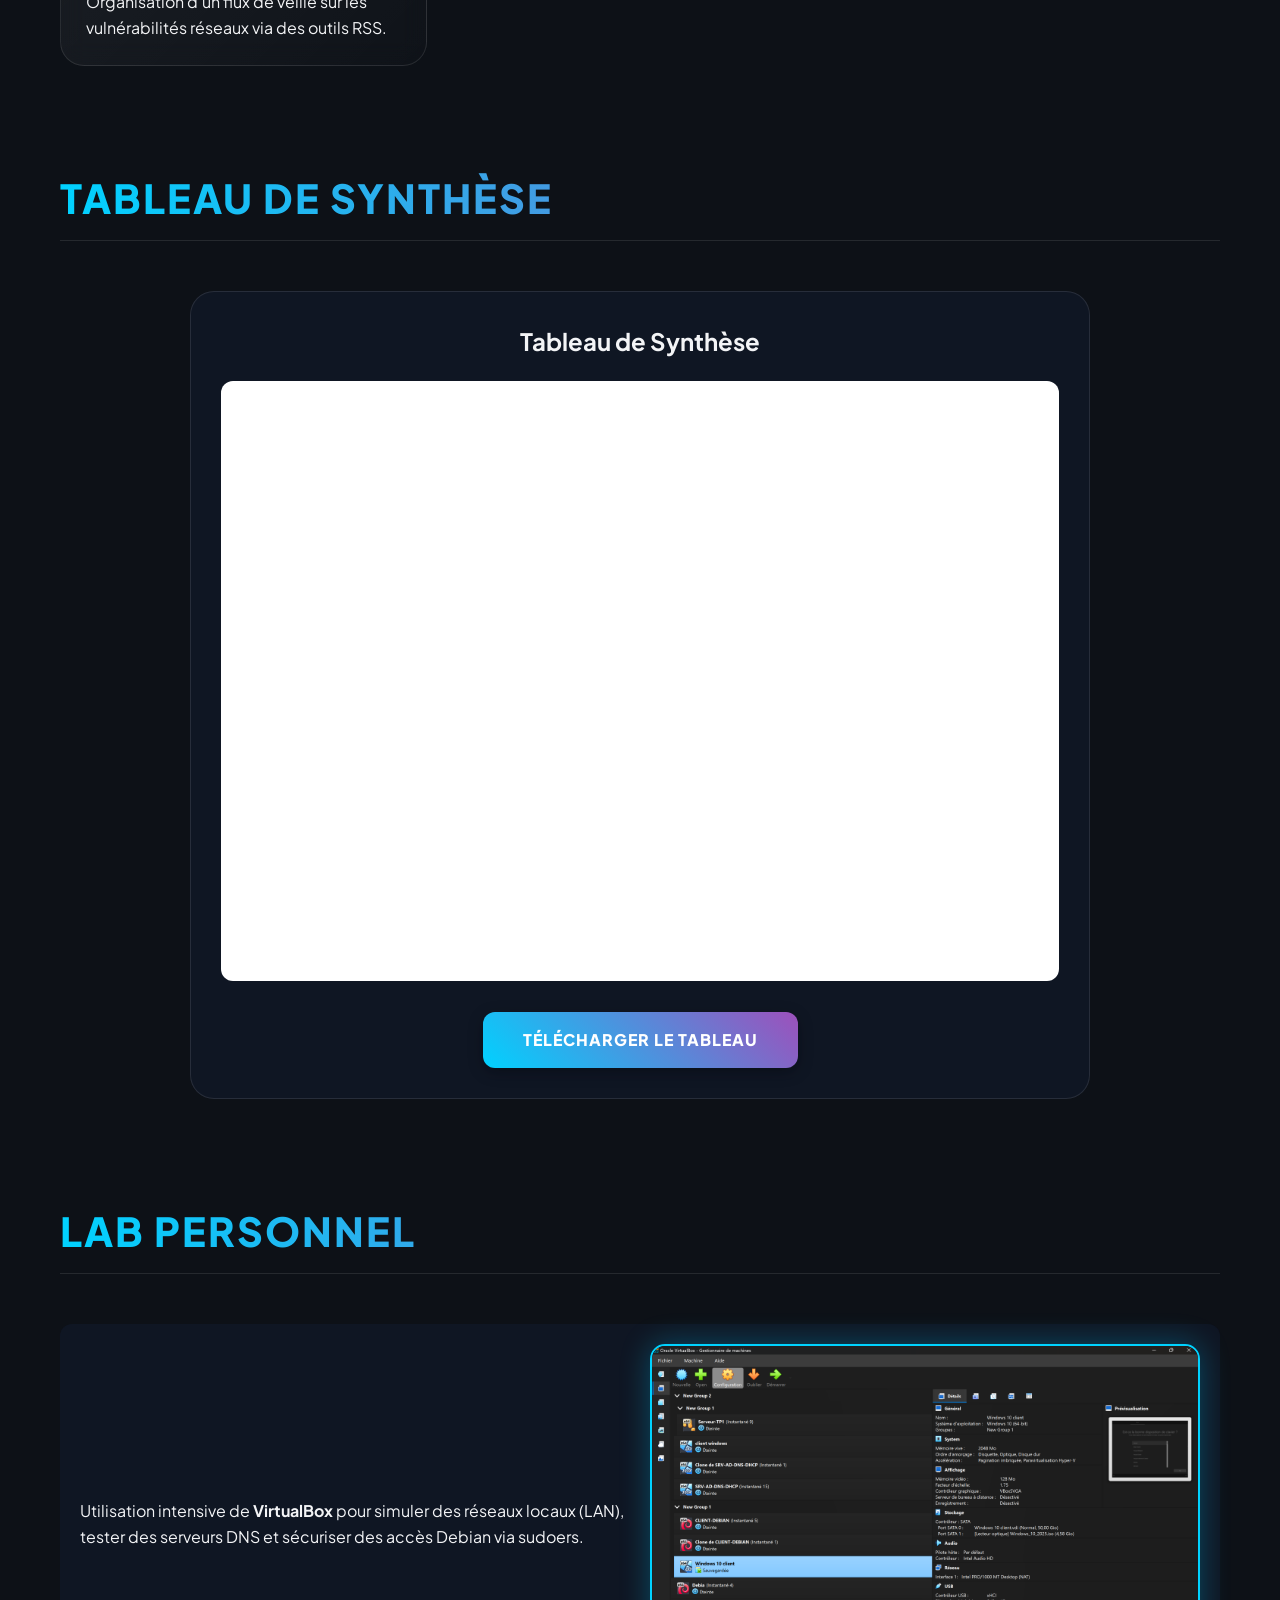
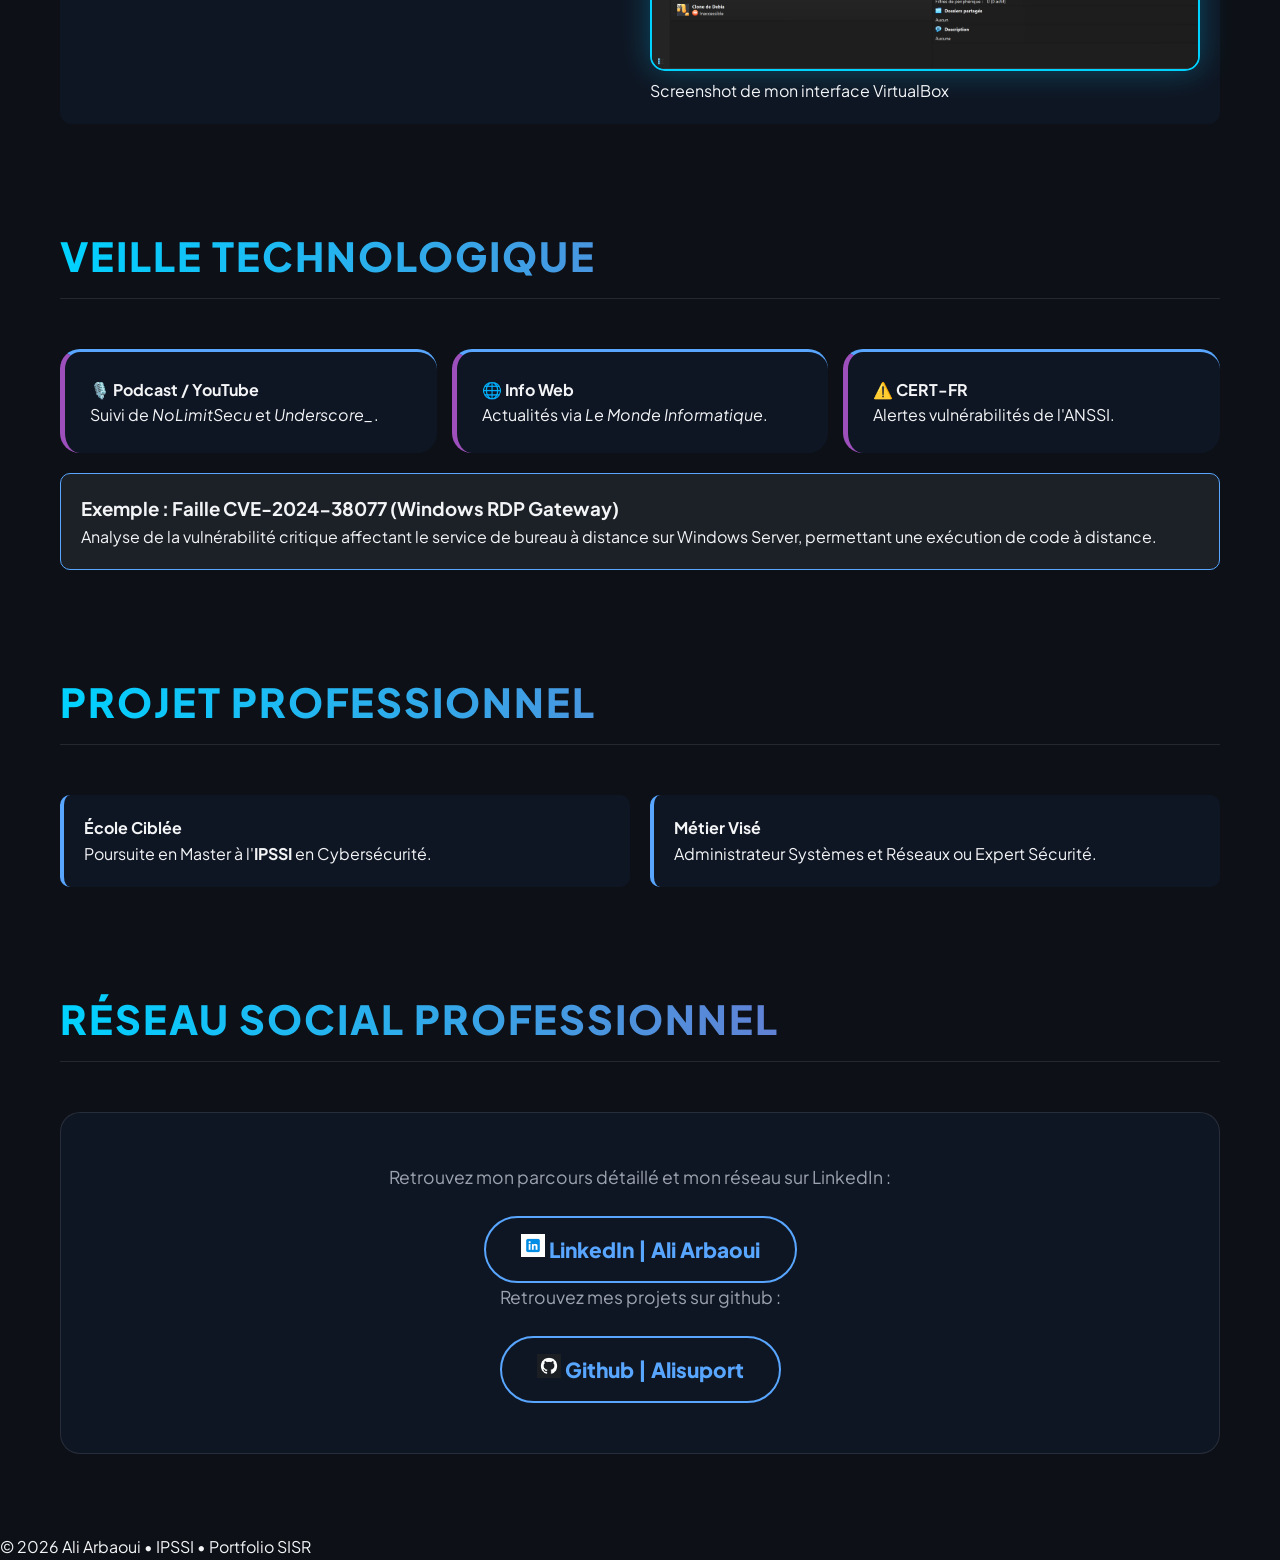
==== commit a029b513: "Fix HTML formatting and structure" ====
--- a/index.html
+++ b/index.html
@@ -138,80 +138,62 @@
                 <button class="filter-btn" data-segment="ecole">École</button>
                 <button class="filter-btn" data-segment="pro">Pro</button>
                 <button class="filter-btn" data-segment="perso">Perso</button>
-                <button class="filter-btn btn-e6" data-segment="e6">E6 (Épreuve)</button>
+                <button class="filter-btn btn-e6" data-segment="e6">E6</button>
             </div>
         </div>
 
         <div class="filter-group">
-            <h4>Compétences</h4>
+            <h4>Catégories</h4>
             <div class="category-filters">
                 <button class="cat-btn" data-cat="patrimoine">GÉRER LE PATRIMOINE</button>
                 <button class="cat-btn" data-cat="incidents">RÉPONDRE AUX INCIDENTS</button>
-                <button class="cat-btn" data-cat="presence">DÉVELOPPER LA PRÉSENCE EN LIGNE</button>
-                <button class="cat-btn" data-cat="projet">TRAVAILLER EN MODE PROJET</button>
-                <button class="cat-btn" data-cat="service">MISE A DISPOSITION D'UN SERVICE</button>
-            </div>
-        </div>
-    </div>
-
-<div class="mission-grid-flex" id="projects-grid">
-    
-    <article class="m-card-new project-item" data-segment="pro e6" data-categories="patrimoine incidents service">
-        <div class="card-header">
-            <span class="m-badge">PRO / E6</span>
-            <h3>Infrastructure Réseau Infinitech</h3>
-        </div>
-        <p>Conception d'un réseau segmenté (VLANs), déploiement d'un contrôleur de domaine AD DS et sécurisation des accès distants via VPN.</p>
-        <div class="project-docs">
-            <a href="./doc-infinitech.pdf" target="_blank" class="btn-doc-link">📄 Documentation Technique</a>
-        </div>
-    </article>
-
-    <article class="m-card-new project-item" data-segment="pro e6" data-categories="incidents patrimoine">
-        <div class="card-header">
-            <span class="m-badge">PRO / E6</span>
-            <h3>Audit et Sécurisation Parc IT</h3>
-        </div>
-        <p>Analyse des vulnérabilités, mise en place d'une politique de sauvegarde 3-2-1 et durcissement (hardening) des serveurs Windows/Linux.</p>
-        <div class="project-docs">
-            <a href="./doc-audit.pdf" target="_blank" class="btn-doc-link">📄 Rapport d'Audit</a>
-        </div>
-    </article>
-
-    <article class="m-card-new project-item" data-segment="ecole" data-categories="service projet presence">
-        <div class="card-header">
-            <span class="m-badge" style="background: var(--neon-purple);">ÉCOLE</span>
-            <h3>Atelier GSB : Services Réseaux</h3>
-        </div>
-        <p>Installation et configuration de services de base : DNS, DHCP, Serveur Web Apache et mise en place d'un Intranet documentaire.</p>
-        <div class="project-docs">
-            <a href="./doc-gsb-services.pdf" target="_blank" class="btn-doc-link">📄 Fiche de situation</a>
-        </div>
-    </article>
-
-    <article class="m-card-new project-item" data-segment="ecole" data-categories="incidents patrimoine service">
-        <div class="card-header">
-            <span class="m-badge" style="background: var(--neon-purple);">ÉCOLE</span>
-            <h3>Supervision avec Zabbix/GLPI</h3>
-        </div>
-        <p>Mise en œuvre d'une solution de supervision (Zabbix) couplée à un gestionnaire de parc et de tickets (GLPI) pour la gestion des incidents.</p>
-        <div class="project-docs">
-            <a href="./doc-supervision.pdf" target="_blank" class="btn-doc-link">📄 Documentation GLPI</a>
-        </div>
-    </article>
-
-    <article class="m-card-new project-item" data-segment="perso" data-categories="patrimoine projet">
-        <div class="card-header">
-            <span class="m-badge" style="background: var(--dim);">PERSO</span>
-            <h3>Home Lab Virtualisé</h3>
-        </div>
-        <p>Création d'un environnement de test sous VMware ESXi/Proxmox simulant une infrastructure d'entreprise complète pour tests de cybersécurité.</p>
-        <div class="project-docs">
-            <a href="./doc-homelab.pdf" target="_blank" class="btn-doc-link">📄 Schéma Réseau</a>
-        </div>
-    </article>
-
-</div>
+                <button class="cat-btn" data-cat="presence">PRÉSENCE EN LIGNE</button>
+                <button class="cat-btn" data-cat="projet">MODE PROJET</button>
+                <button class="cat-btn" data-cat="service">SERVICE INFORMATIQUE</button>
+            </div>
+        </div>
+    </div>
+
+    <div class="mission-grid-flex">
+        
+        <article class="m-card-new project-item" data-segment="pro e6" data-categories="patrimoine service incidents">
+            <div class="card-header">
+                <span class="m-badge">E6 / PRO</span>
+                <h3>Infrastructure Complète</h3>
+            </div>
+            <p>Conception et déploiement d'une infrastructure réseau isolée : Firewall pfSense, contrôleur de domaine AD/DNS et serveur DHCP centralisé.</p>
+            <div class="project-docs">
+                <a href="./documentation-AD.docx" target="_blank" class="btn-doc-link">📄 Documentation installation AD/DNS</a>
+                 <a href="./documentation-DHCP.docx" target="_blank" class="btn-doc-link">📄 Documentation installation DHCP</a>
+            </div>
+        </article>
+
+        <article class="m-card-new project-item" data-segment="pro" data-categories="incidents">
+            <div class="card-header">
+                <span class="m-badge">PRO</span>
+                <h3>Support Utilisateur</h3>
+            </div>
+            <p>Gestion des tickets d'assistance et dépannage matériel de proximité lors de mon stage.</p>
+        </article>
+
+        <article class="m-card-new project-item" data-segment="ecole" data-categories="service patrimoine">
+            <div class="card-header">
+                <span class="m-badge">ÉCOLE</span>
+                <h3>Inventaire GLPI</h3>
+            </div>
+            <p>Mise en place d'un outil de gestion de parc informatique pour le suivi des actifs.</p>
+        </article>
+
+        <article class="m-card-new project-item" data-segment="perso" data-categories="projet">
+            <div class="card-header">
+                <span class="m-badge">PERSO</span>
+                <h3>Veille Technologique</h3>
+            </div>
+            <p>Organisation d'un flux de veille sur les vulnérabilités réseaux via des outils RSS.</p>
+        </article>
+
+    </div>
+</section>
         <section id="table-section">
             <h2 class="title-main">Tableau de Synthèse</h2>
             <div class="viewer-container">
@@ -312,3 +294,4 @@
 
 
 
+
--- a/portfolio1.css
+++ b/portfolio1.css
@@ -619,4 +619,118 @@
     box-shadow: 0 0 15px var(--neon-blue);
     transform: translateY(-3px);
     background: rgba(255, 255, 255, 0.05);
-}+
+}
+/* --- CONTENEUR DES FILTRES --- */
+.filter-wrapper {
+    background: rgba(255, 255, 255, 0.03);
+    backdrop-filter: blur(12px);
+    border: 1px solid rgba(255, 255, 255, 0.1);
+    border-radius: 24px;
+    padding: 30px;
+    margin-bottom: 50px;
+    box-shadow: 0 20px 40px rgba(0, 0, 0, 0.4);
+}
+
+.filter-group h4 {
+    color: var(--dim);
+    text-transform: uppercase;
+    font-size: 0.75rem;
+    letter-spacing: 2px;
+    margin-bottom: 15px;
+}
+
+/* --- STYLE DES BOUTONS --- */
+.filter-btn, .cat-btn {
+    background: rgba(255, 255, 255, 0.05);
+    border: 1px solid rgba(255, 255, 255, 0.1);
+    color: var(--dim);
+    padding: 10px 20px;
+    border-radius: 50px;
+    cursor: pointer;
+    font-weight: 600;
+    font-size: 0.85rem;
+    transition: all 0.4s cubic-bezier(0.175, 0.885, 0.32, 1.275);
+    white-space: nowrap;
+}
+
+/* Hover : Légère lueur */
+.filter-btn:hover, .cat-btn:hover {
+    color: #fff;
+    border-color: var(--neon-blue);
+    transform: scale(1.05);
+    background: rgba(0, 210, 255, 0.1);
+}
+
+/* État Actif / Sélectionné (Multi-filtres) */
+.filter-btn.active, .cat-btn.selected {
+    background: linear-gradient(45deg, var(--neon-blue), var(--neon-purple));
+    border: none;
+    color: #fff;
+    box-shadow: 0 0 20px rgba(0, 210, 255, 0.5);
+    transform: scale(1.05);
+}
+
+/* Cas spécial pour le bouton E6 */
+.btn-e6.active {
+    box-shadow: 0 0 25px rgba(157, 80, 187, 0.6);
+}
+/* --- GRILLE ET CARTES --- */
+.mission-grid-flex {
+    display: grid;
+    grid-template-columns: repeat(auto-fill, minmax(320px, 1fr));
+    gap: 30px;
+}
+
+.m-card-new {
+    background: linear-gradient(135deg, rgba(255,255,255,0.05) 0%, rgba(255,255,255,0.01) 100%);
+    border: 1px solid rgba(255, 255, 255, 0.1);
+    border-radius: 24px;
+    padding: 25px;
+    transition: 0.4s ease;
+    display: flex;
+    flex-direction: column;
+    justify-content: space-between;
+}
+
+.m-card-new:hover {
+    transform: translateY(-10px) rotate(1deg); /* Petit effet de rotation dynamique */
+    border-color: var(--neon-blue);
+    box-shadow: 0 15px 35px rgba(0, 210, 255, 0.15);
+}
+
+/* Badge dans la carte */
+.m-badge {
+    display: inline-block;
+    padding: 4px 12px;
+    border-radius: 6px;
+    font-size: 0.7rem;
+    font-weight: 900;
+    text-transform: uppercase;
+    background: rgba(0, 210, 255, 0.2);
+    color: var(--neon-blue);
+    margin-bottom: 15px;
+}
+
+/* --- LIEN DOCUMENTATION TECHNIQUE --- */
+.project-docs {
+    margin-top: 25px;
+    padding-top: 20px;
+    border-top: 1px solid rgba(255, 255, 255, 0.1);
+}
+
+.btn-doc-link {
+    color: var(--neon-blue);
+    text-decoration: none;
+    font-weight: 700;
+    font-size: 0.9rem;
+    display: flex;
+    align-items: center;
+    gap: 8px;
+    transition: 0.3s;
+}
+
+.btn-doc-link:hover {
+    color: var(--neon-purple);
+    text-shadow: 0 0 10px var(--neon-purple);
+}
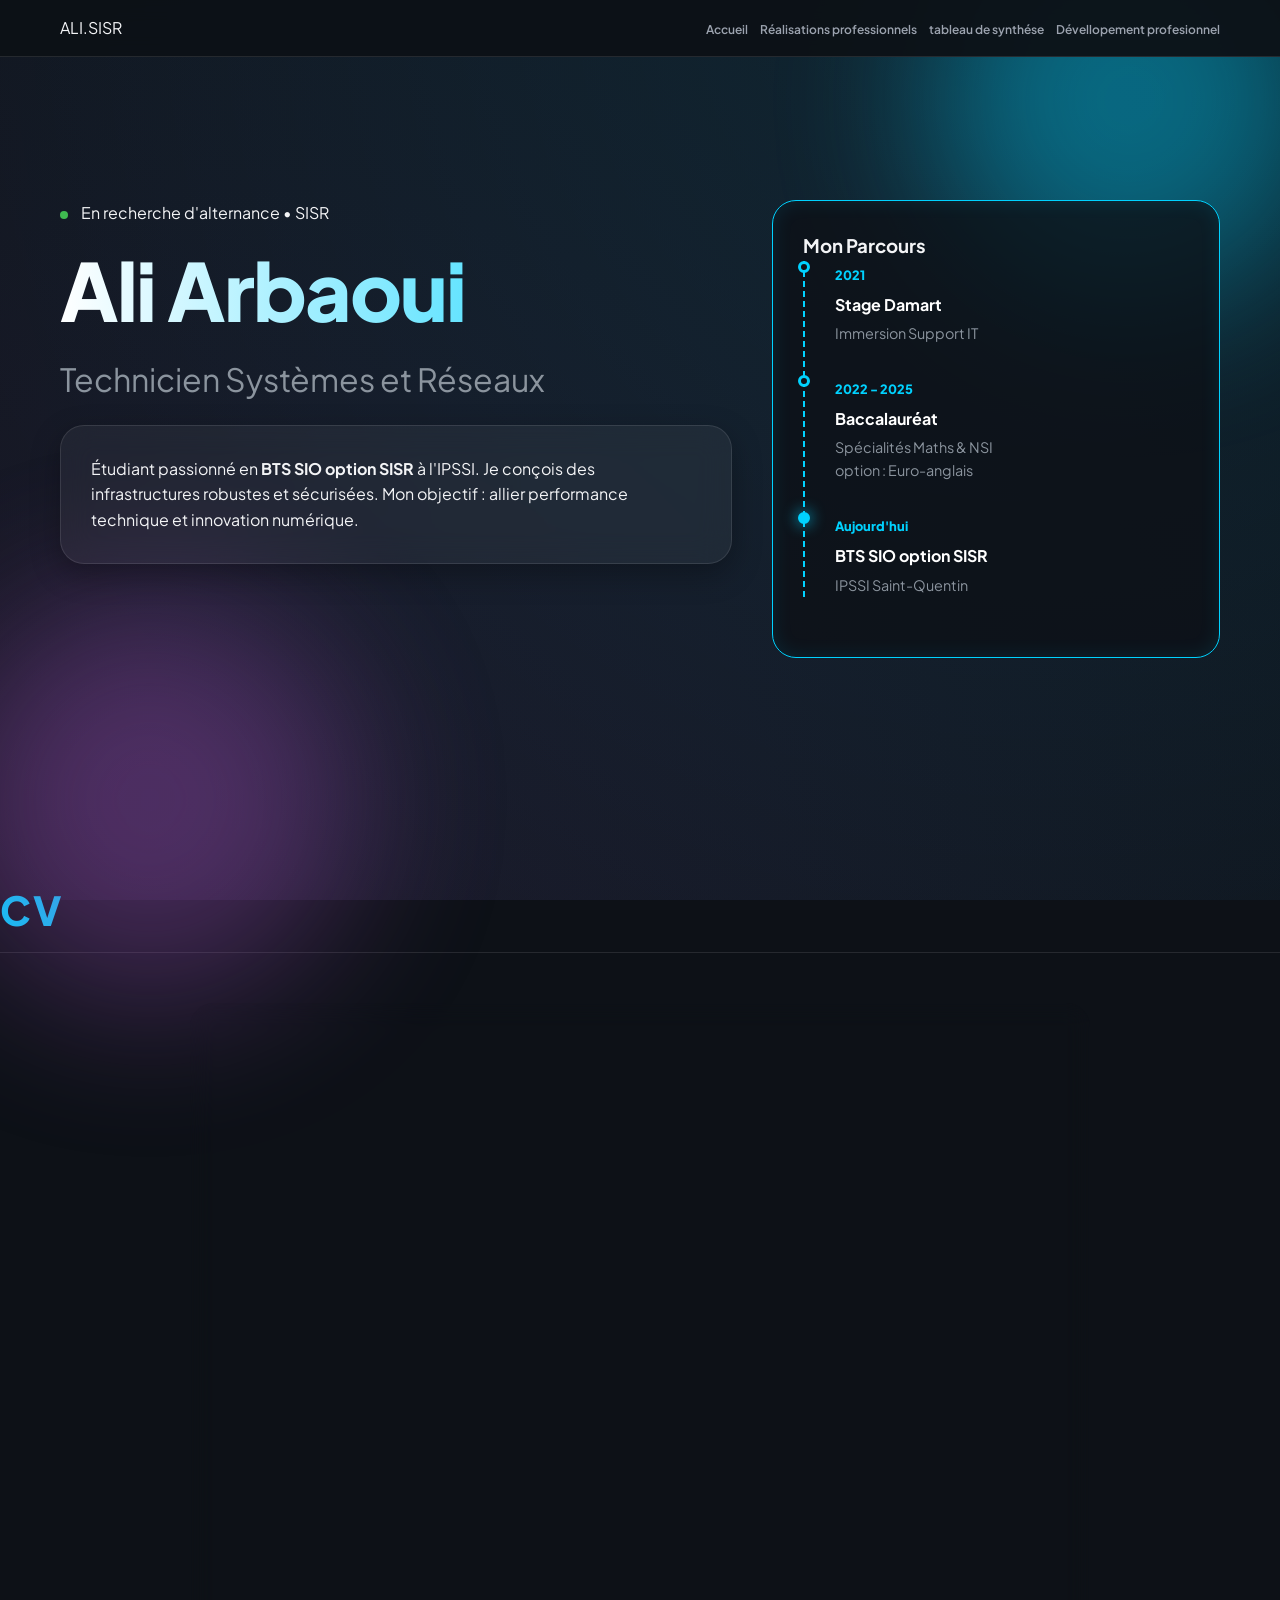
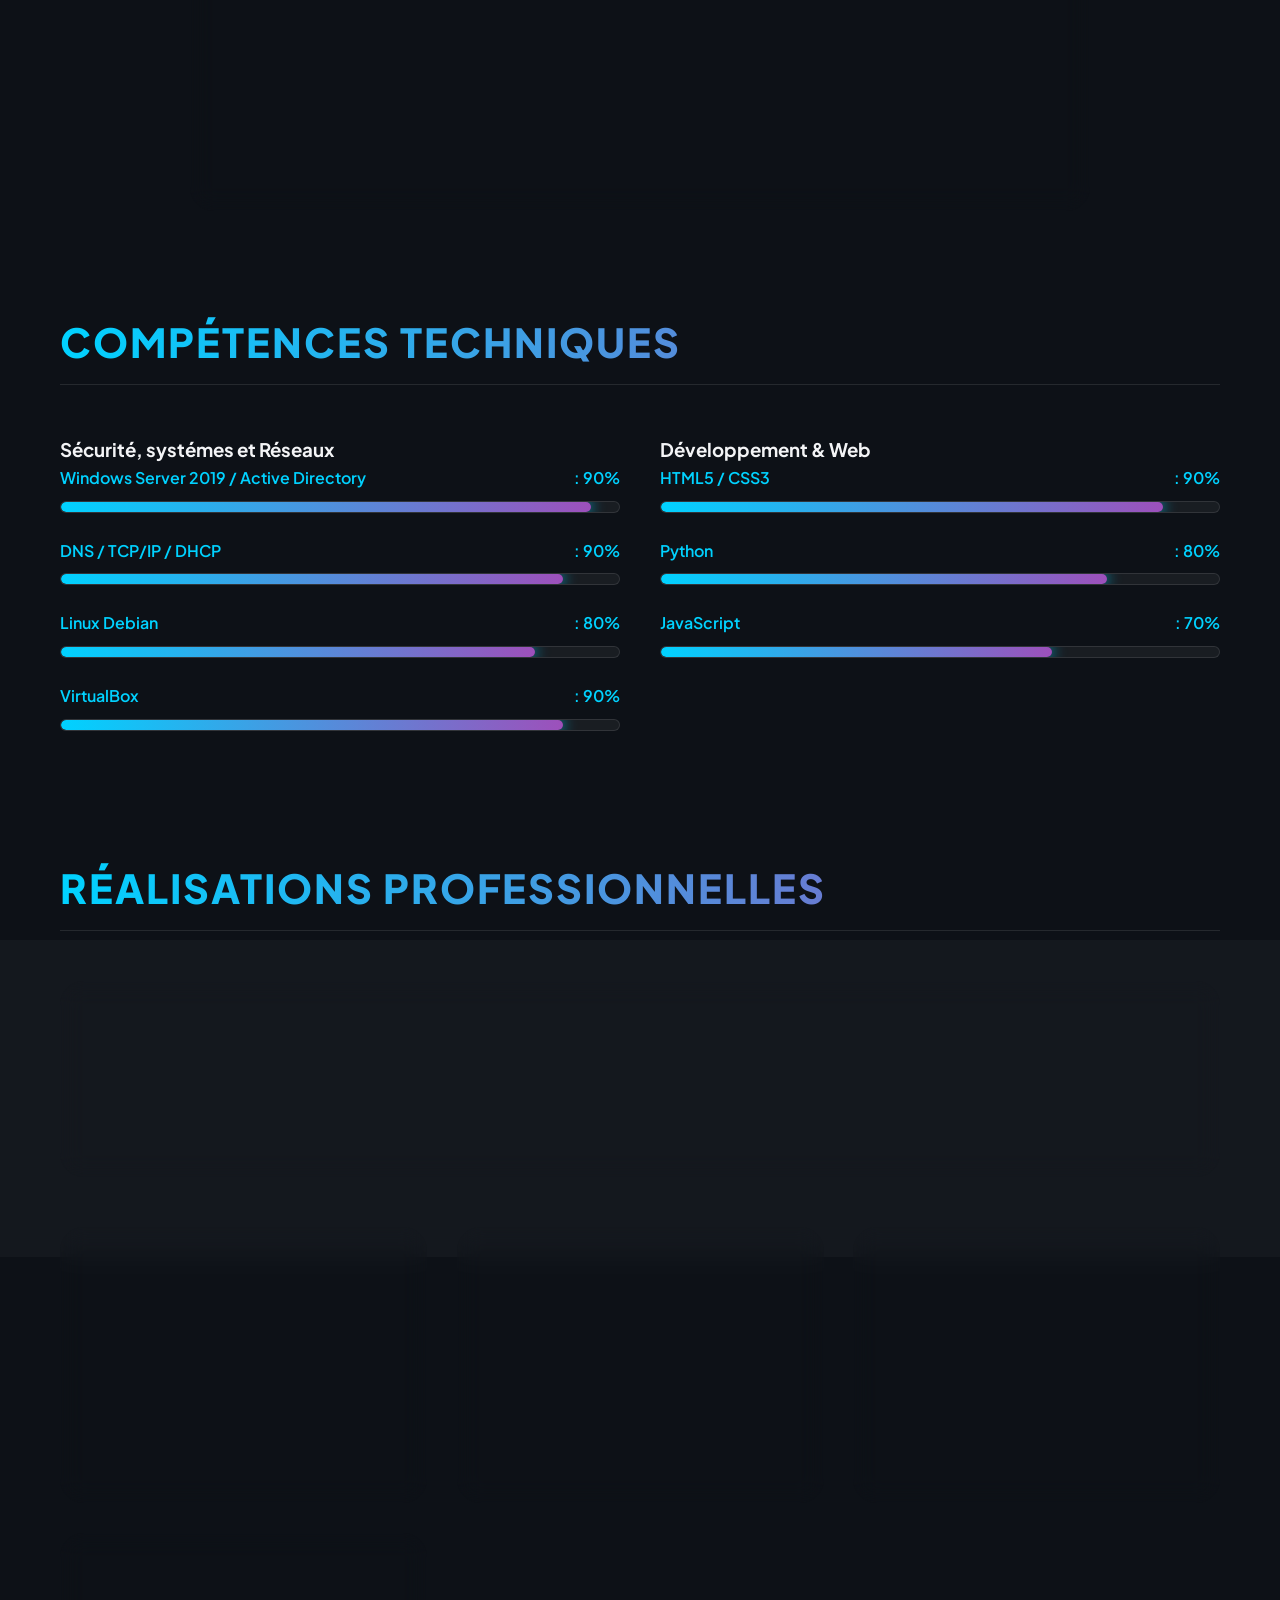
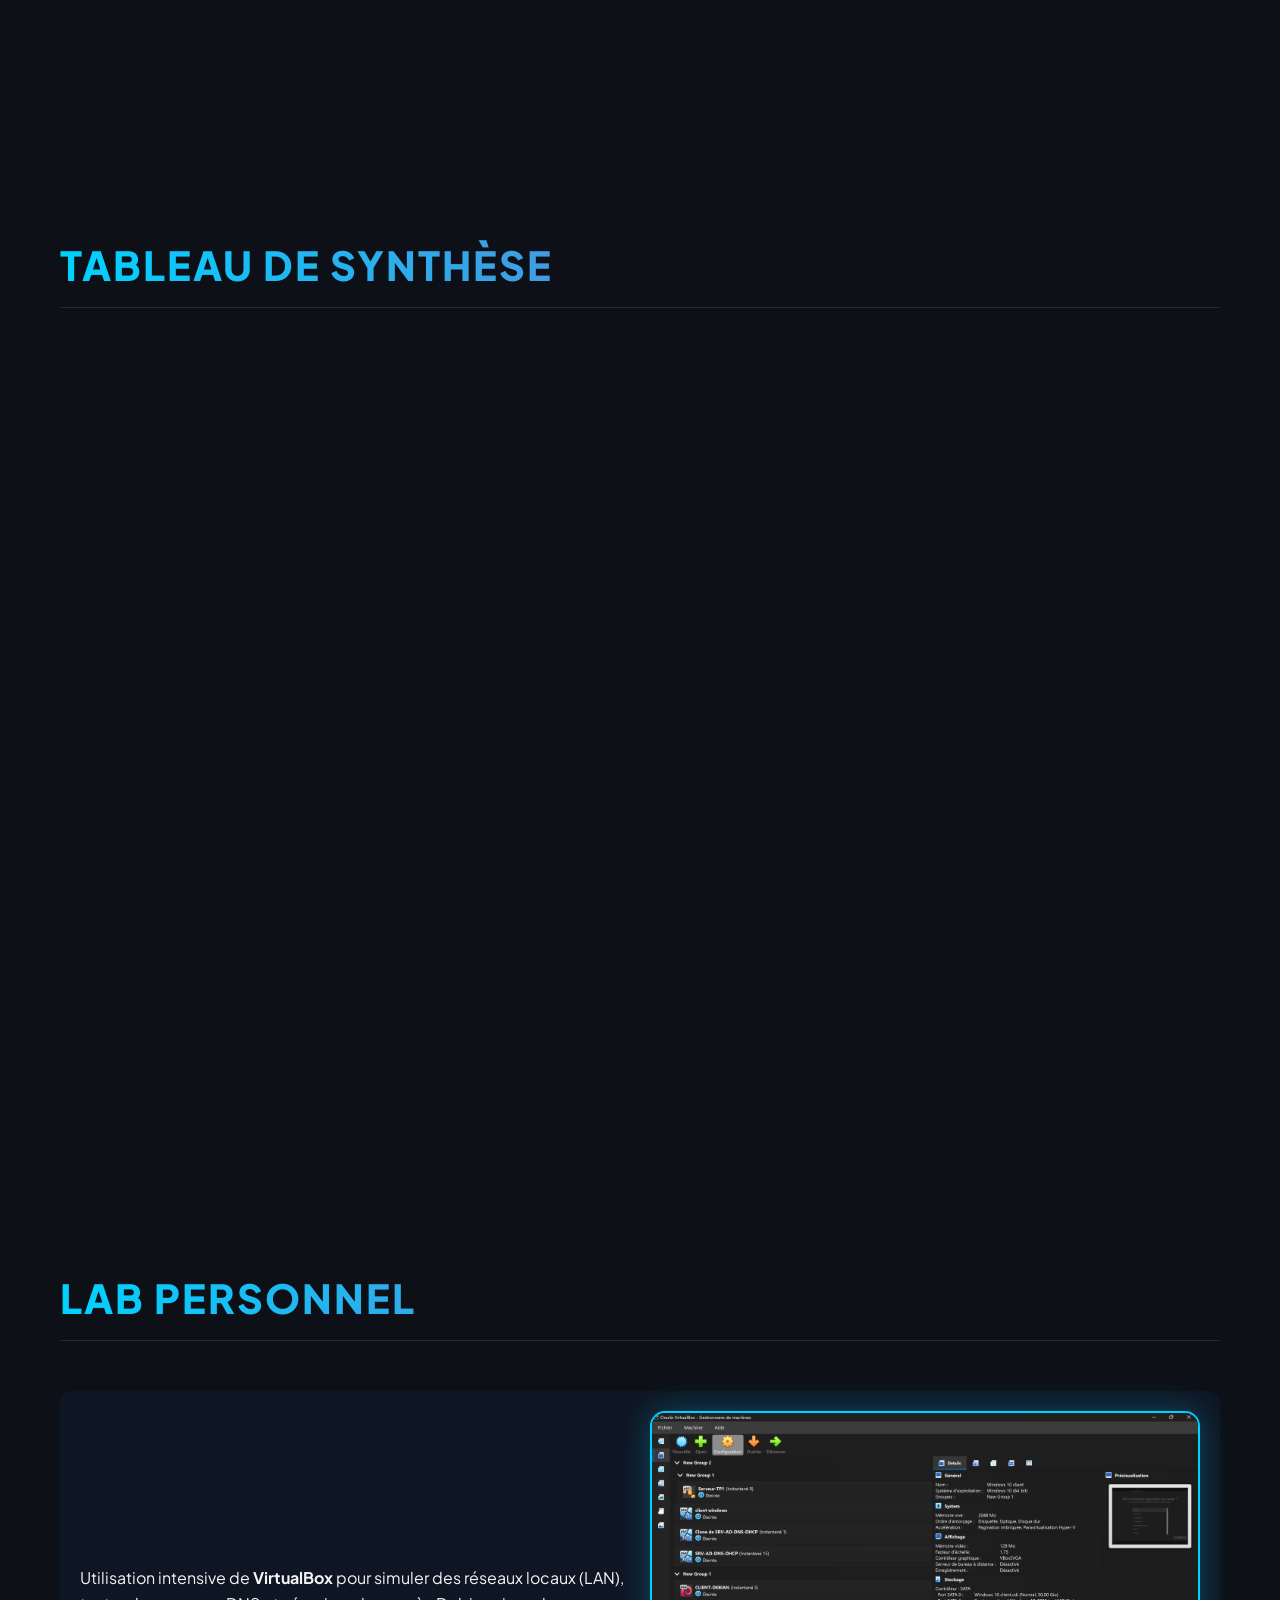
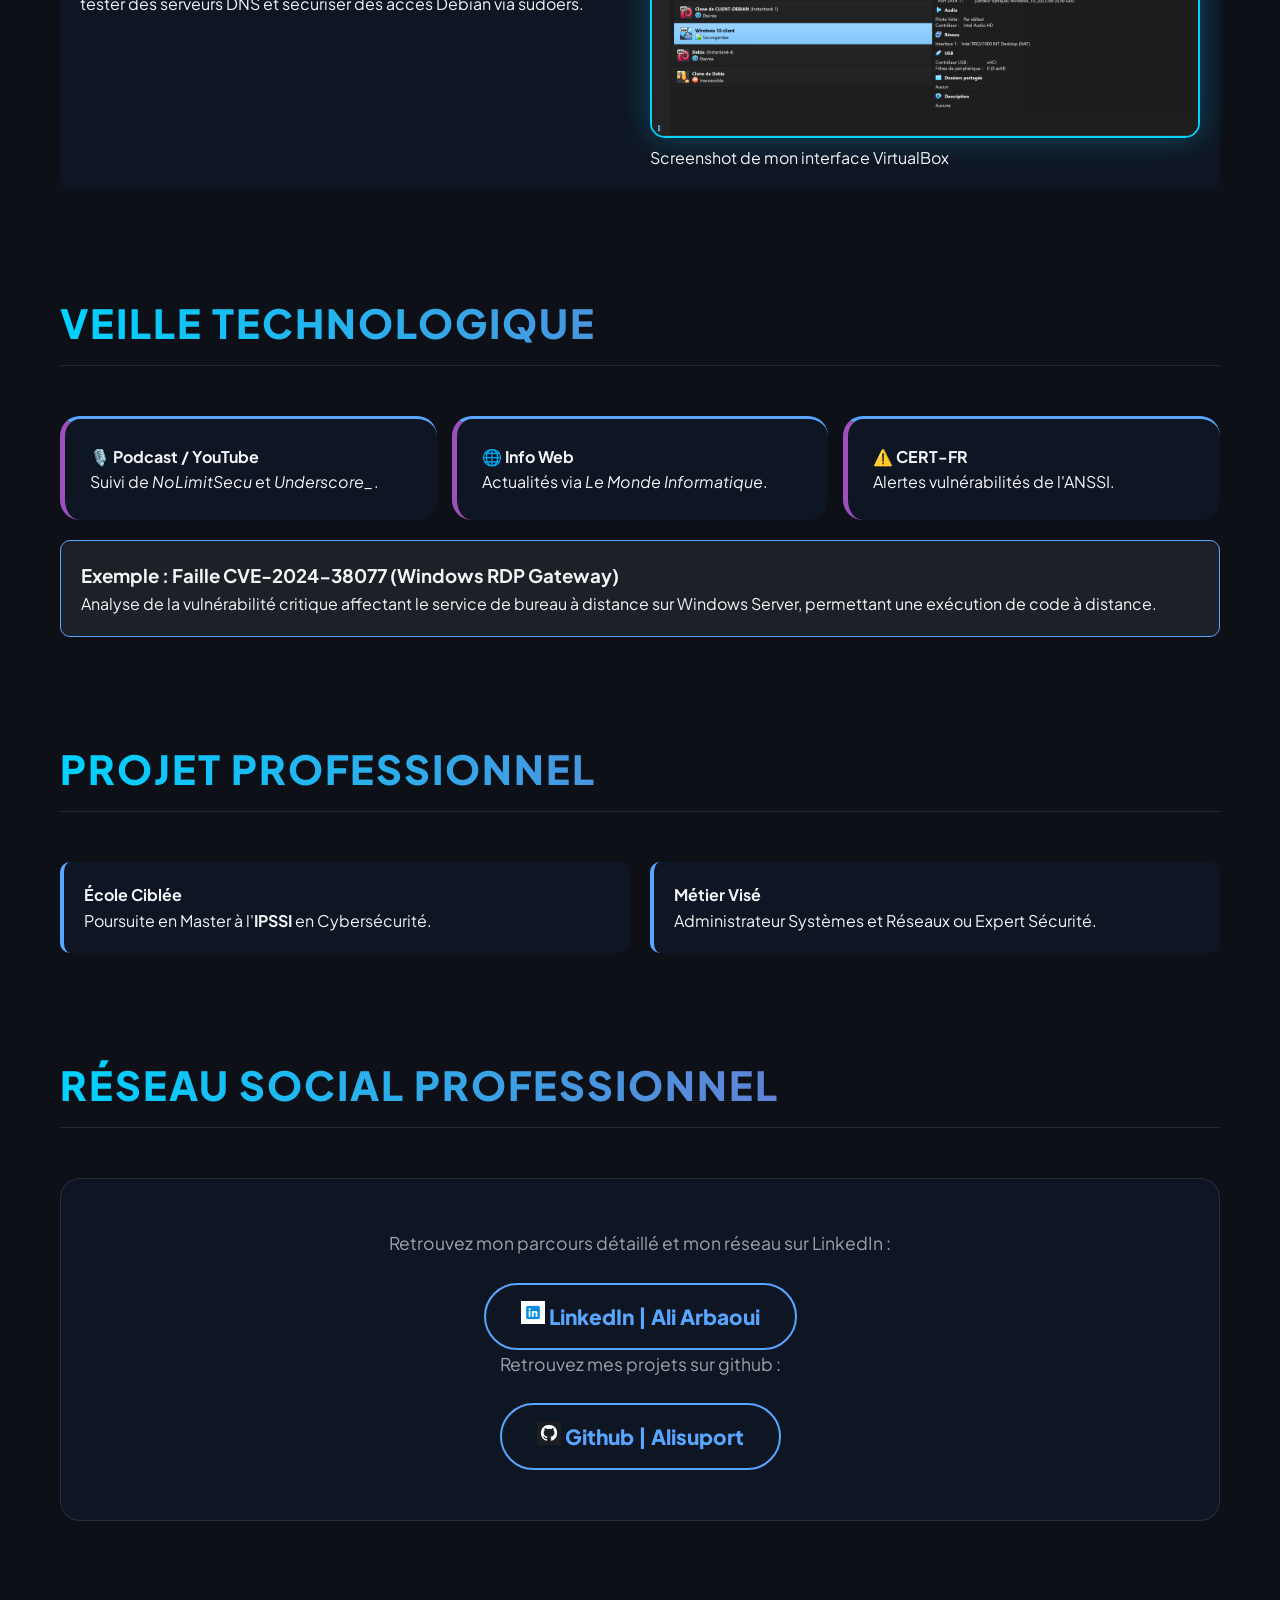
==== commit 2e97ea7d: "Update index.html" ====
--- a/index.html
+++ b/index.html
@@ -5,6 +5,7 @@
     <meta name="viewport" content="width=device-width, initial-scale=1.0">
     <title>Ali Arbaoui | Portfolio SISR</title>
     <link rel="stylesheet" href="portfolio1.css">
+    <script src="script.js"></script>
     <link href="https://fonts.googleapis.com/css2?family=Plus+Jakarta+Sans:wght@300;400;600;800&display=swap" rel="stylesheet">
 </head>
 <body>
@@ -295,3 +296,4 @@
 
 
 
+
--- a/portfolio1.css
+++ b/portfolio1.css
@@ -688,6 +688,29 @@
     border-radius: 24px;
     padding: 25px;
     transition: 0.4s ease;
+}
+/* État actif pour Segmentation (Cercle bleu) */
+.filter-btn.active {
+    background: var(--neon-blue);
+    color: white;
+    border-color: var(--neon-blue);
+    box-shadow: 0 0 15px rgba(0, 210, 255, 0.4);
+}
+
+/* État sélectionné pour Catégories (Dégradé) */
+.cat-btn.selected {
+    background: linear-gradient(45deg, var(--neon-blue), var(--neon-purple));
+    color: white;
+    border: none;
+    box-shadow: 0 0 15px rgba(157, 80, 187, 0.4);
+}
+
+/* On force les cartes à être des colonnes pour aligner le texte proprement */
+.m-card-new {
+    display: flex;
+    flex-direction: column;
+    min-height: 200px;
+}
     display: flex;
     flex-direction: column;
     justify-content: space-between;
@@ -734,3 +757,4 @@
     color: var(--neon-purple);
     text-shadow: 0 0 10px var(--neon-purple);
 }
+
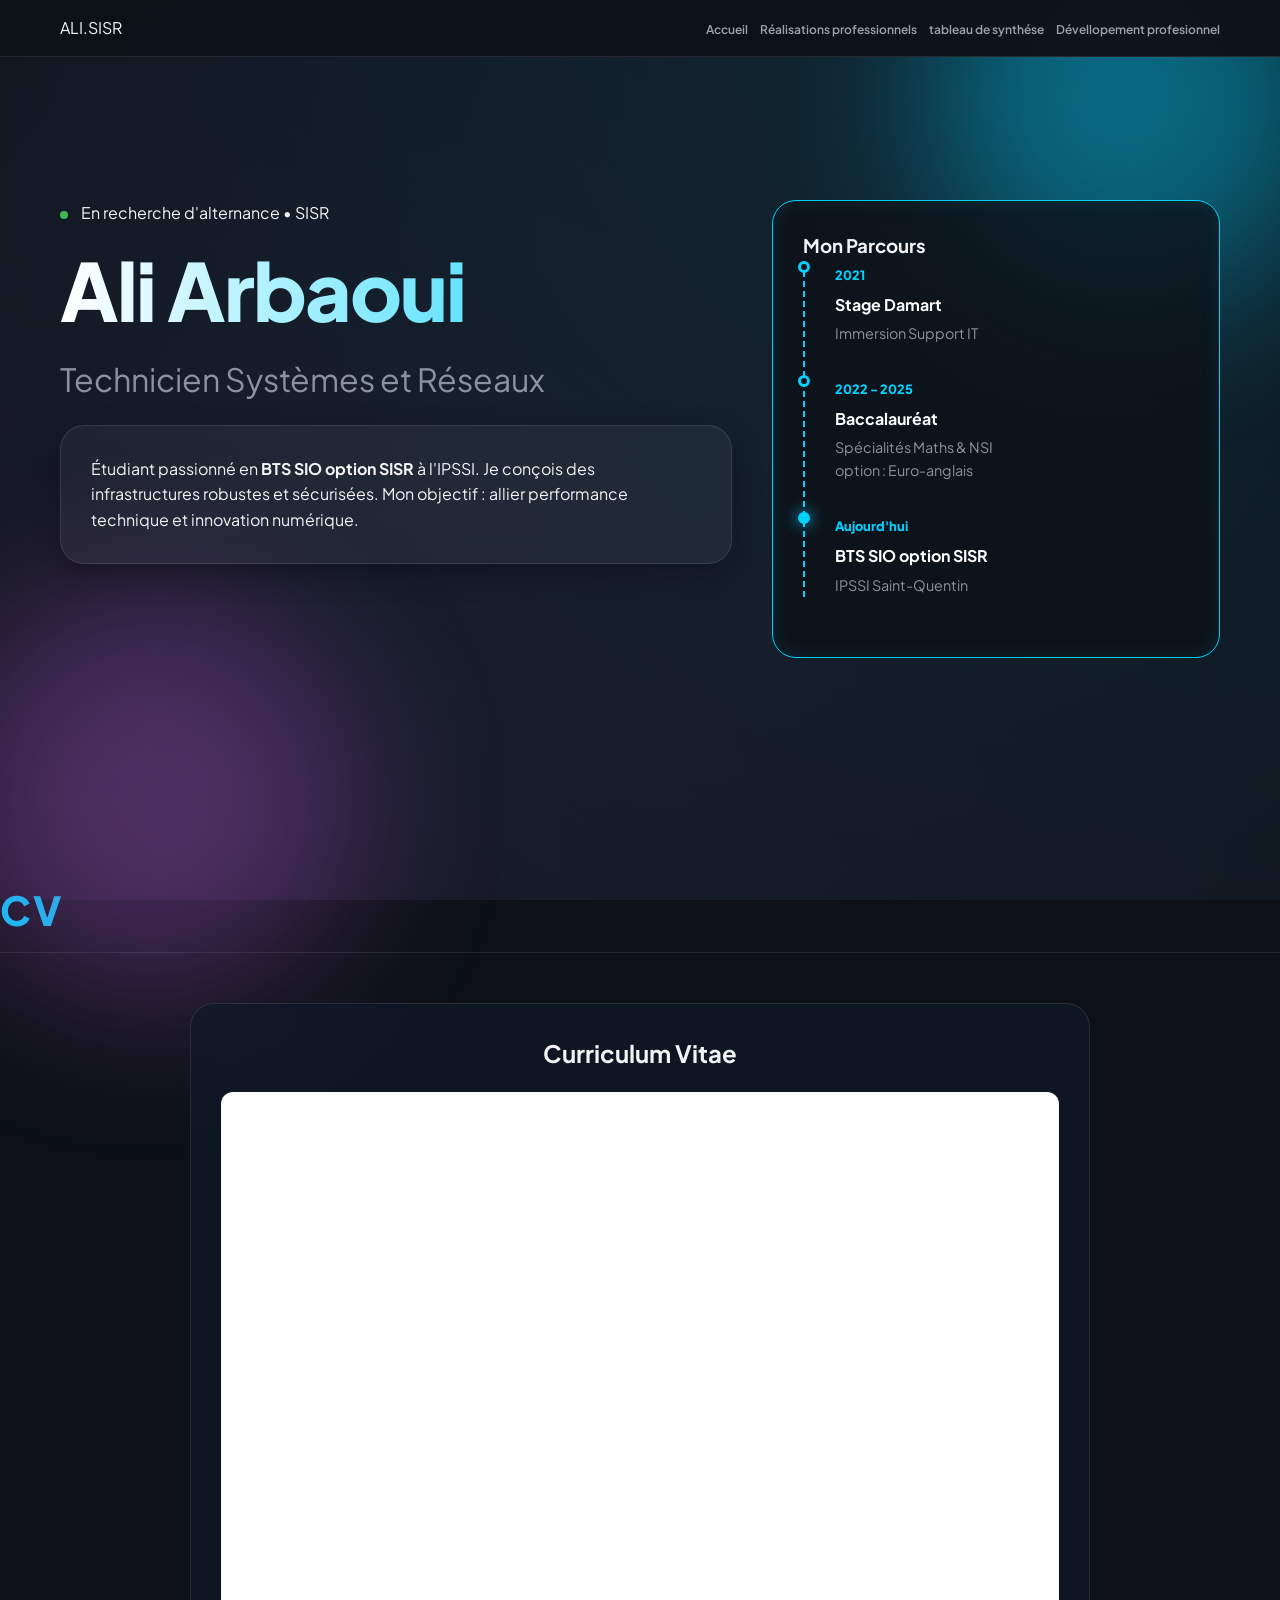
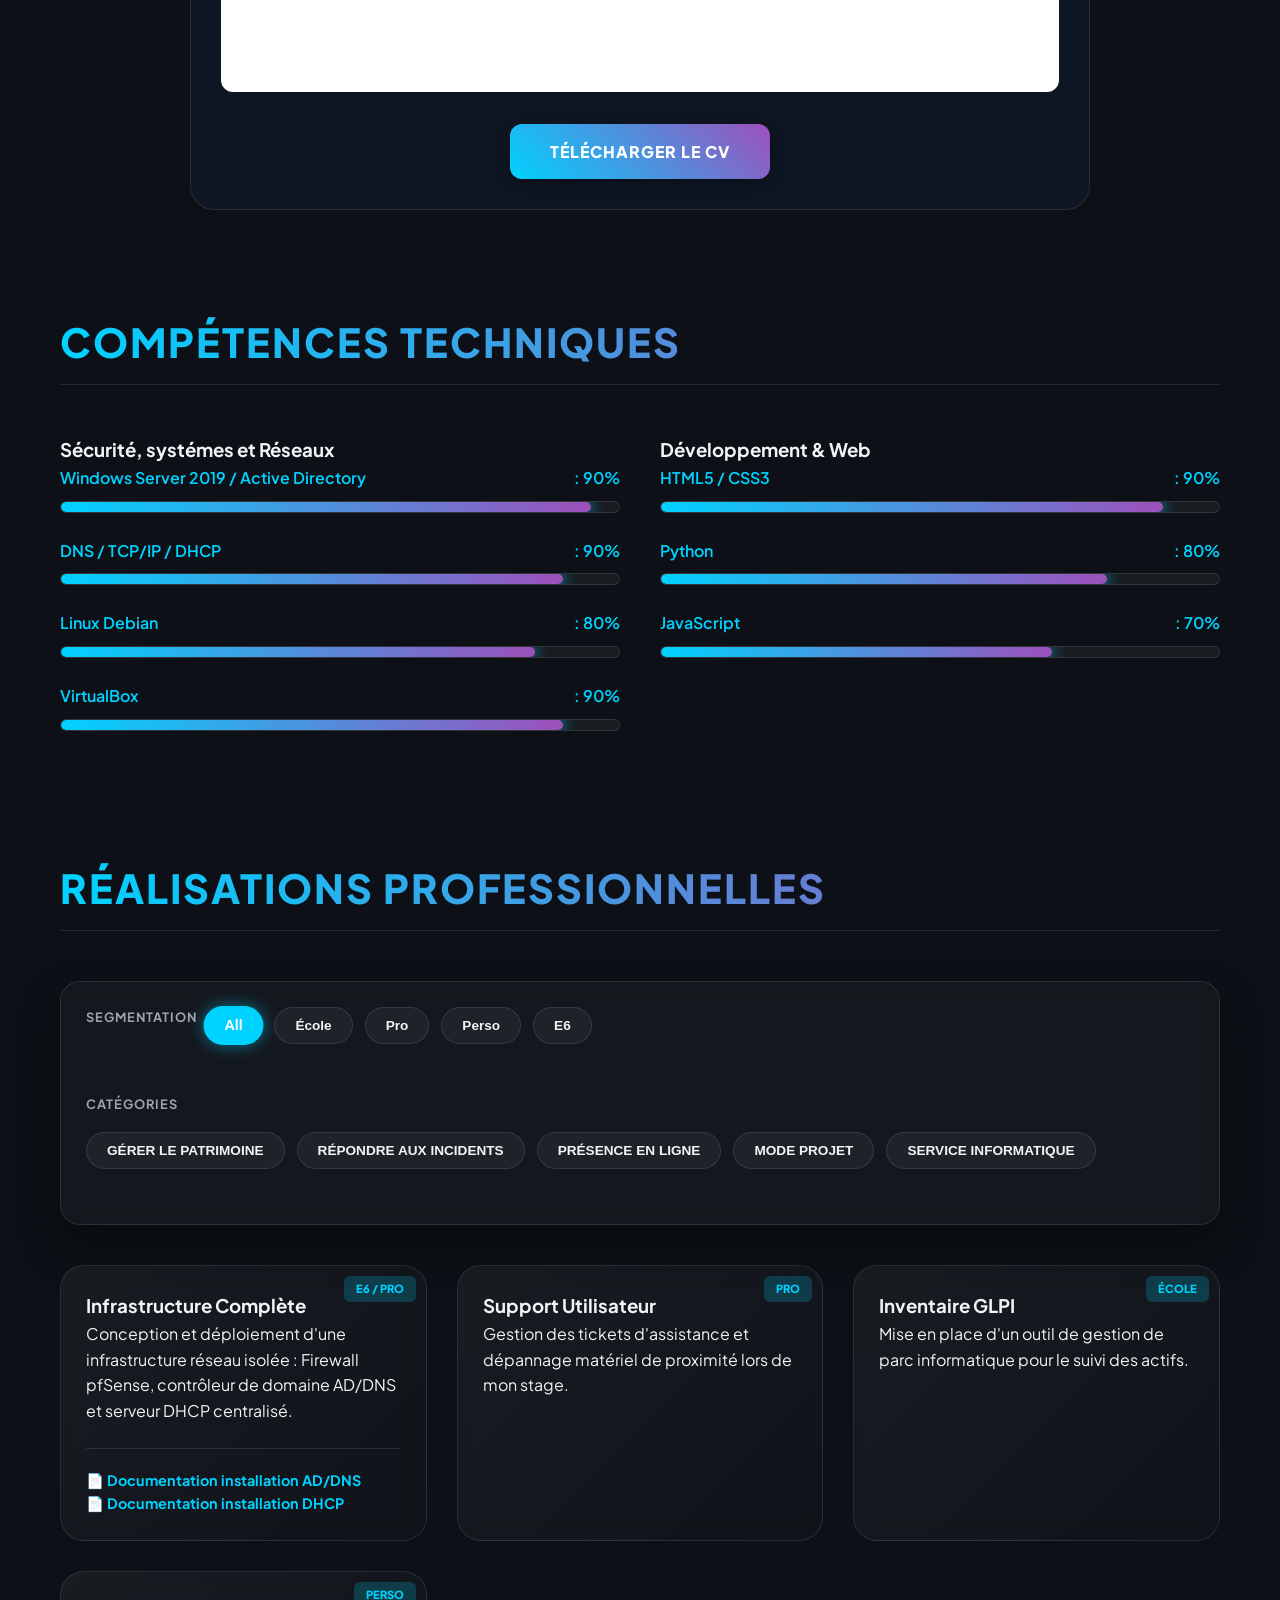
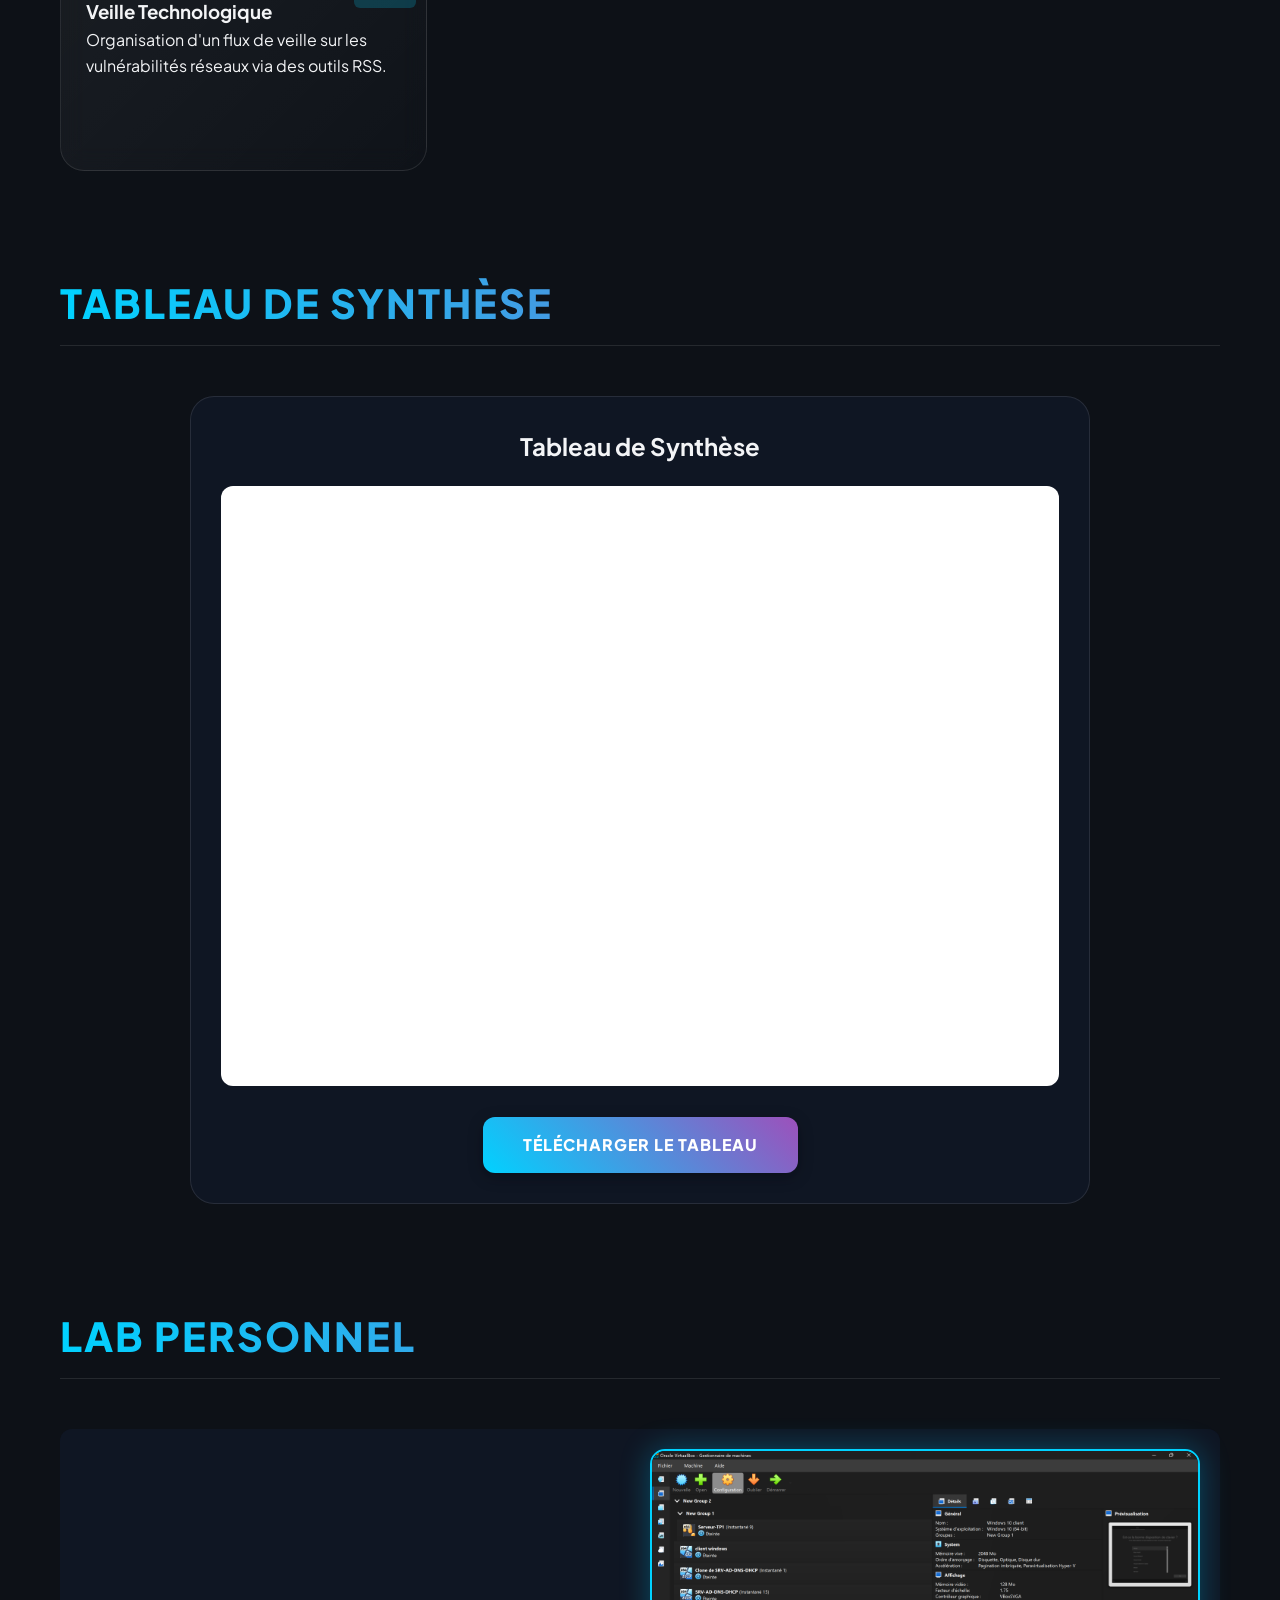
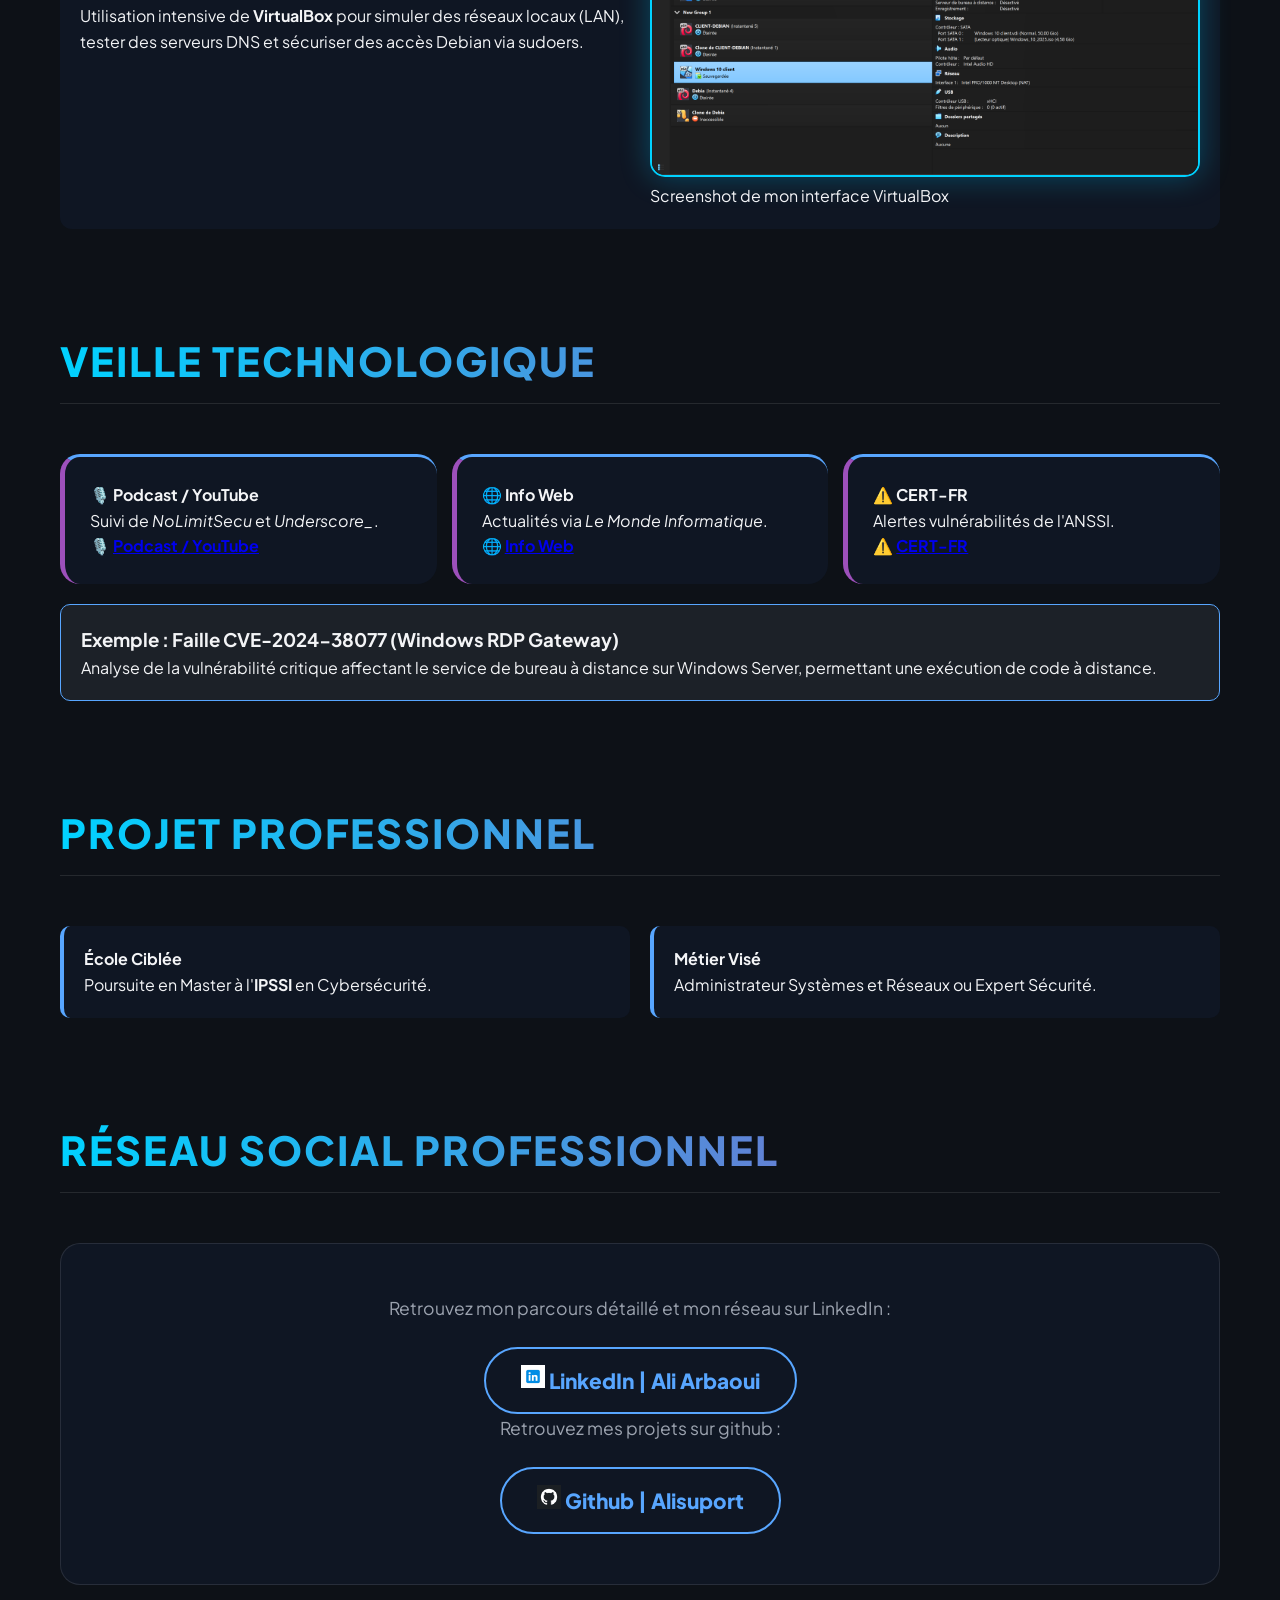
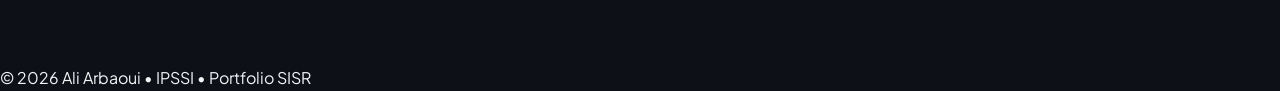
==== commit f4ce1ca9: "Update index.html" ====
--- a/index.html
+++ b/index.html
@@ -225,14 +225,17 @@
                 <div class="v-card">
                     <h4>🎙️ Podcast / YouTube</h4>
                     <p>Suivi de <em>NoLimitSecu</em> et <em>Underscore_</em>.</p>
+                    <h4>🎙️ <a href="https://www.youtube.com/@NoLimitSecu" target="_blank" class="veille-link">Podcast / YouTube</a></h4>
                 </div>
                 <div class="v-card">
                     <h4>🌐 Info Web</h4>
                     <p>Actualités via <em>Le Monde Informatique</em>.</p>
+                    <h4>🌐 <a href="https://www.lemondeinformatique.fr/" target="_blank" class="veille-link">Info Web</a></h4>
                 </div>
                 <div class="v-card">
                     <h4>⚠️ CERT-FR</h4>
                     <p>Alertes vulnérabilités de l'ANSSI.</p>
+                    <h4>⚠️ <a href="https://www.cert.ssi.gouv.fr/" target="_blank" class="veille-link">CERT-FR</a></h4>
                 </div>
             </div>
             <div class="veille-example">
@@ -297,3 +300,4 @@
 
 
 
+
--- a/portfolio1.css
+++ b/portfolio1.css
@@ -757,4 +757,133 @@
     color: var(--neon-purple);
     text-shadow: 0 0 10px var(--neon-purple);
 }
-
+/* Conteneur principal des filtres */
+.filter-wrapper {
+    background: rgba(255, 255, 255, 0.03);
+    backdrop-filter: blur(10px);
+    border: 1px solid rgba(255, 255, 255, 0.1);
+    border-radius: 20px;
+    padding: 25px;
+    margin-bottom: 40px;
+    display: flex;
+    flex-direction: column;
+    gap: 20px;
+}
+
+.filter-group h4 {
+    color: var(--dim);
+    font-size: 0.8rem;
+    letter-spacing: 1px;
+    margin-bottom: 10px;
+    text-transform: uppercase;
+}
+
+.segment-filters, .category-filters {
+    display: flex;
+    flex-wrap: wrap;
+    gap: 12px;
+}
+
+/* Style de base des boutons */
+.filter-btn, .cat-btn {
+    background: rgba(255, 255, 255, 0.05);
+    border: 1px solid rgba(255, 255, 255, 0.1);
+    color: var(--text);
+    padding: 10px 20px;
+    border-radius: 50px;
+    cursor: pointer;
+    font-size: 0.85rem;
+    font-weight: 600;
+    transition: all 0.3s ease;
+}
+
+/* État ACTIF (Segmentation - Bleu Néon) */
+.filter-btn.active {
+    background: var(--neon-blue);
+    border-color: var(--neon-blue);
+    box-shadow: 0 0 15px rgba(0, 210, 255, 0.5);
+    color: white;
+}
+
+/* État SÉLECTIONNÉ (Catégories - Dégradé Violet/Bleu) */
+.cat-btn.selected {
+    background: linear-gradient(45deg, var(--neon-blue), var(--neon-purple));
+    border: none;
+    box-shadow: 0 0 15px rgba(157, 80, 187, 0.5);
+    color: white;
+}
+
+/* Bouton E6 spécifique quand actif */
+.btn-e6.active {
+    background: var(--neon-purple);
+    box-shadow: 0 0 20px var(--neon-purple);
+}
+
+/* --- LE BLOC DES FILTRES --- */
+.filter-wrapper {
+    background: rgba(255, 255, 255, 0.03);
+    backdrop-filter: blur(10px);
+    border: 1px solid rgba(255, 255, 255, 0.1);
+    border-radius: 20px;
+    padding: 25px;
+    margin-bottom: 40px;
+    display: flex;
+    flex-direction: column;
+    gap: 20px;
+    position: relative; 
+    z-index: 10; /* Empêche les autres éléments de bloquer les clics */
+}
+
+.filter-group h4 {
+    color: var(--dim);
+    font-size: 0.8rem;
+    letter-spacing: 1px;
+    margin-bottom: 10px;
+    text-transform: uppercase;
+}
+
+.segment-filters, .category-filters {
+    display: flex;
+    flex-wrap: wrap;
+    gap: 12px;
+}
+
+/* --- LES BOUTONS (Par défaut) --- */
+.filter-btn, .cat-btn {
+    background: rgba(255, 255, 255, 0.05);
+    border: 1px solid rgba(255, 255, 255, 0.1);
+    color: var(--text);
+    padding: 10px 20px;
+    border-radius: 50px;
+    cursor: pointer; /* Fait apparaître la petite main */
+    font-size: 0.85rem;
+    font-weight: 600;
+    transition: all 0.3s ease;
+    position: relative;
+    z-index: 11; /* Rend les boutons prioritaires au clic */
+}
+
+/* --- ÉTATS ACTIFS (Quand tu cliques dessus) --- */
+
+/* Boutons de Segmentation (All, École, Pro...) */
+.filter-btn.active {
+    background: var(--neon-blue);
+    border-color: var(--neon-blue);
+    box-shadow: 0 0 15px rgba(0, 210, 255, 0.5);
+    color: white;
+}
+
+/* Boutons de Catégories (Patrimoine, Incidents...) */
+.cat-btn.selected {
+    background: linear-gradient(45deg, var(--neon-blue), var(--neon-purple));
+    border: none;
+    box-shadow: 0 0 15px rgba(157, 80, 187, 0.5);
+    color: white;
+}
+
+/* Bouton E6 Spécifique */
+.filter-btn.btn-e6.active {
+    background: var(--neon-purple);
+    border-color: var(--neon-purple);
+    box-shadow: 0 0 20px var(--neon-purple);
+}
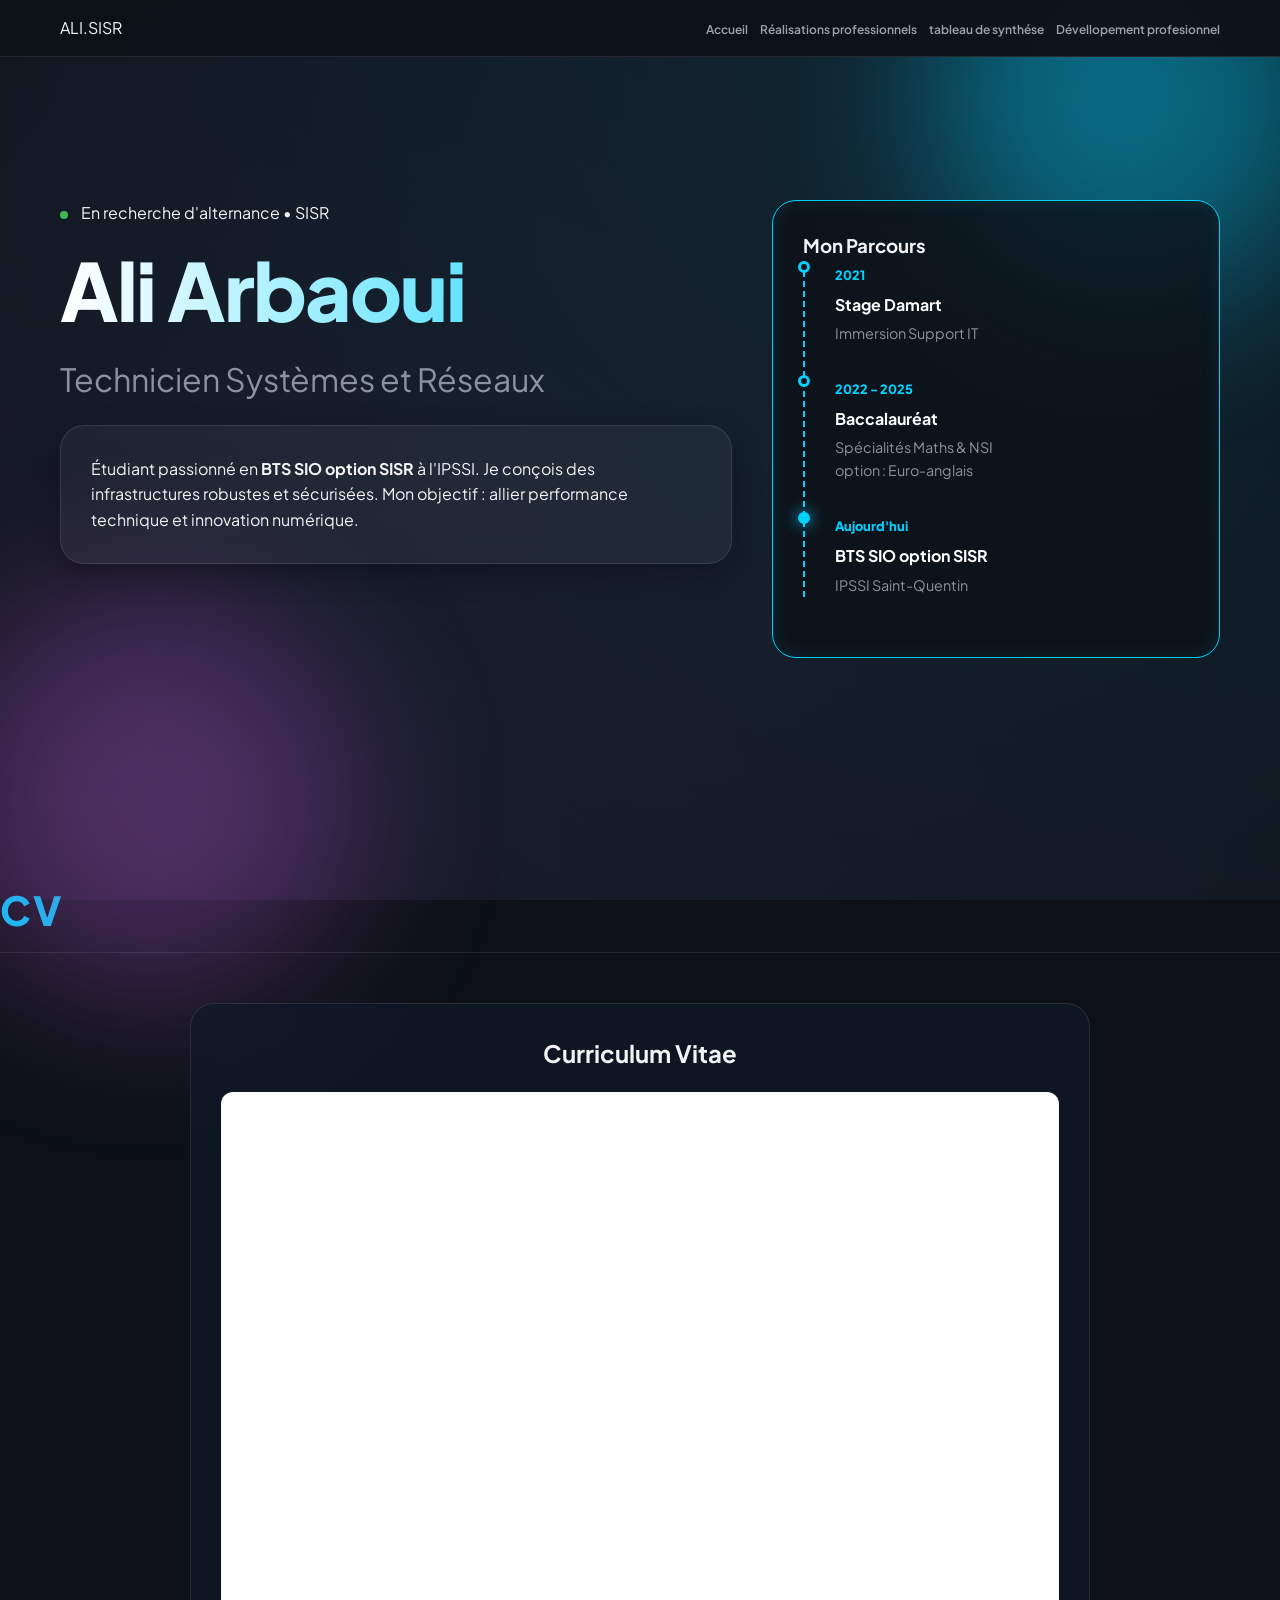
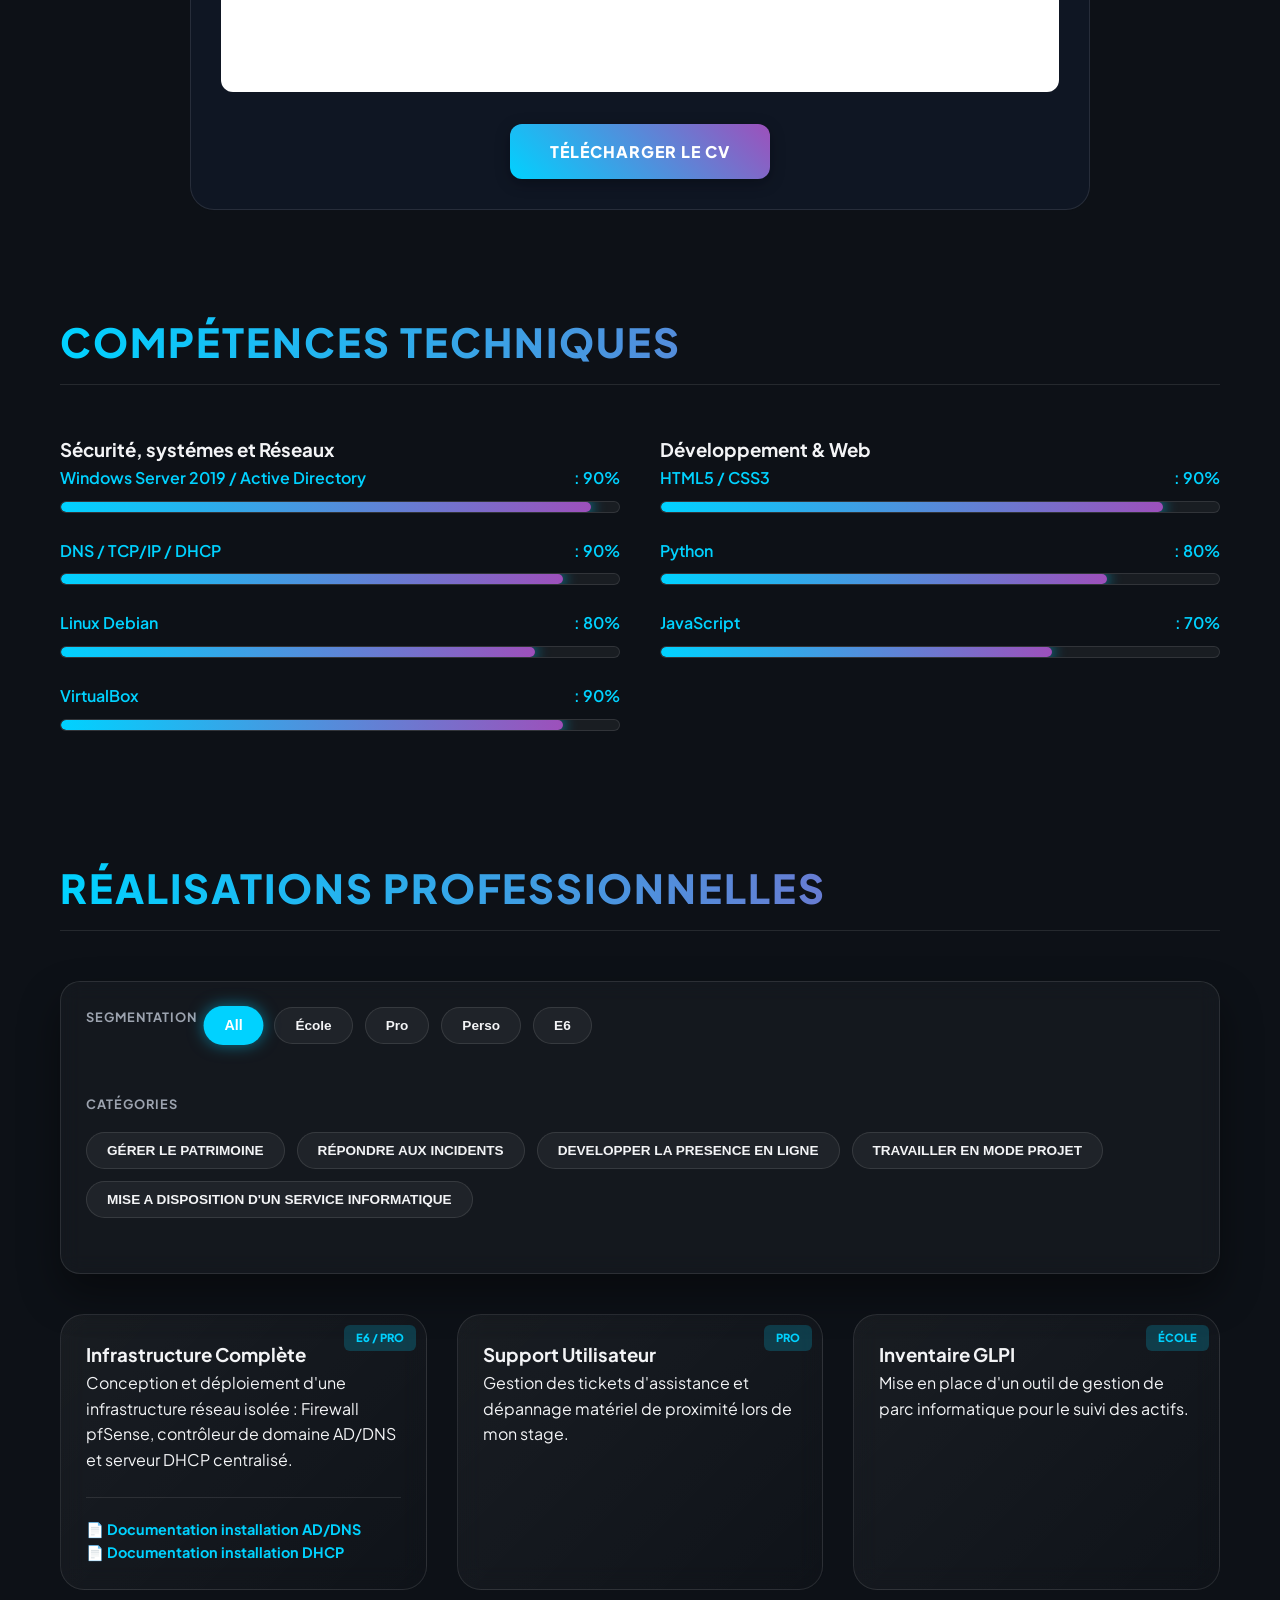
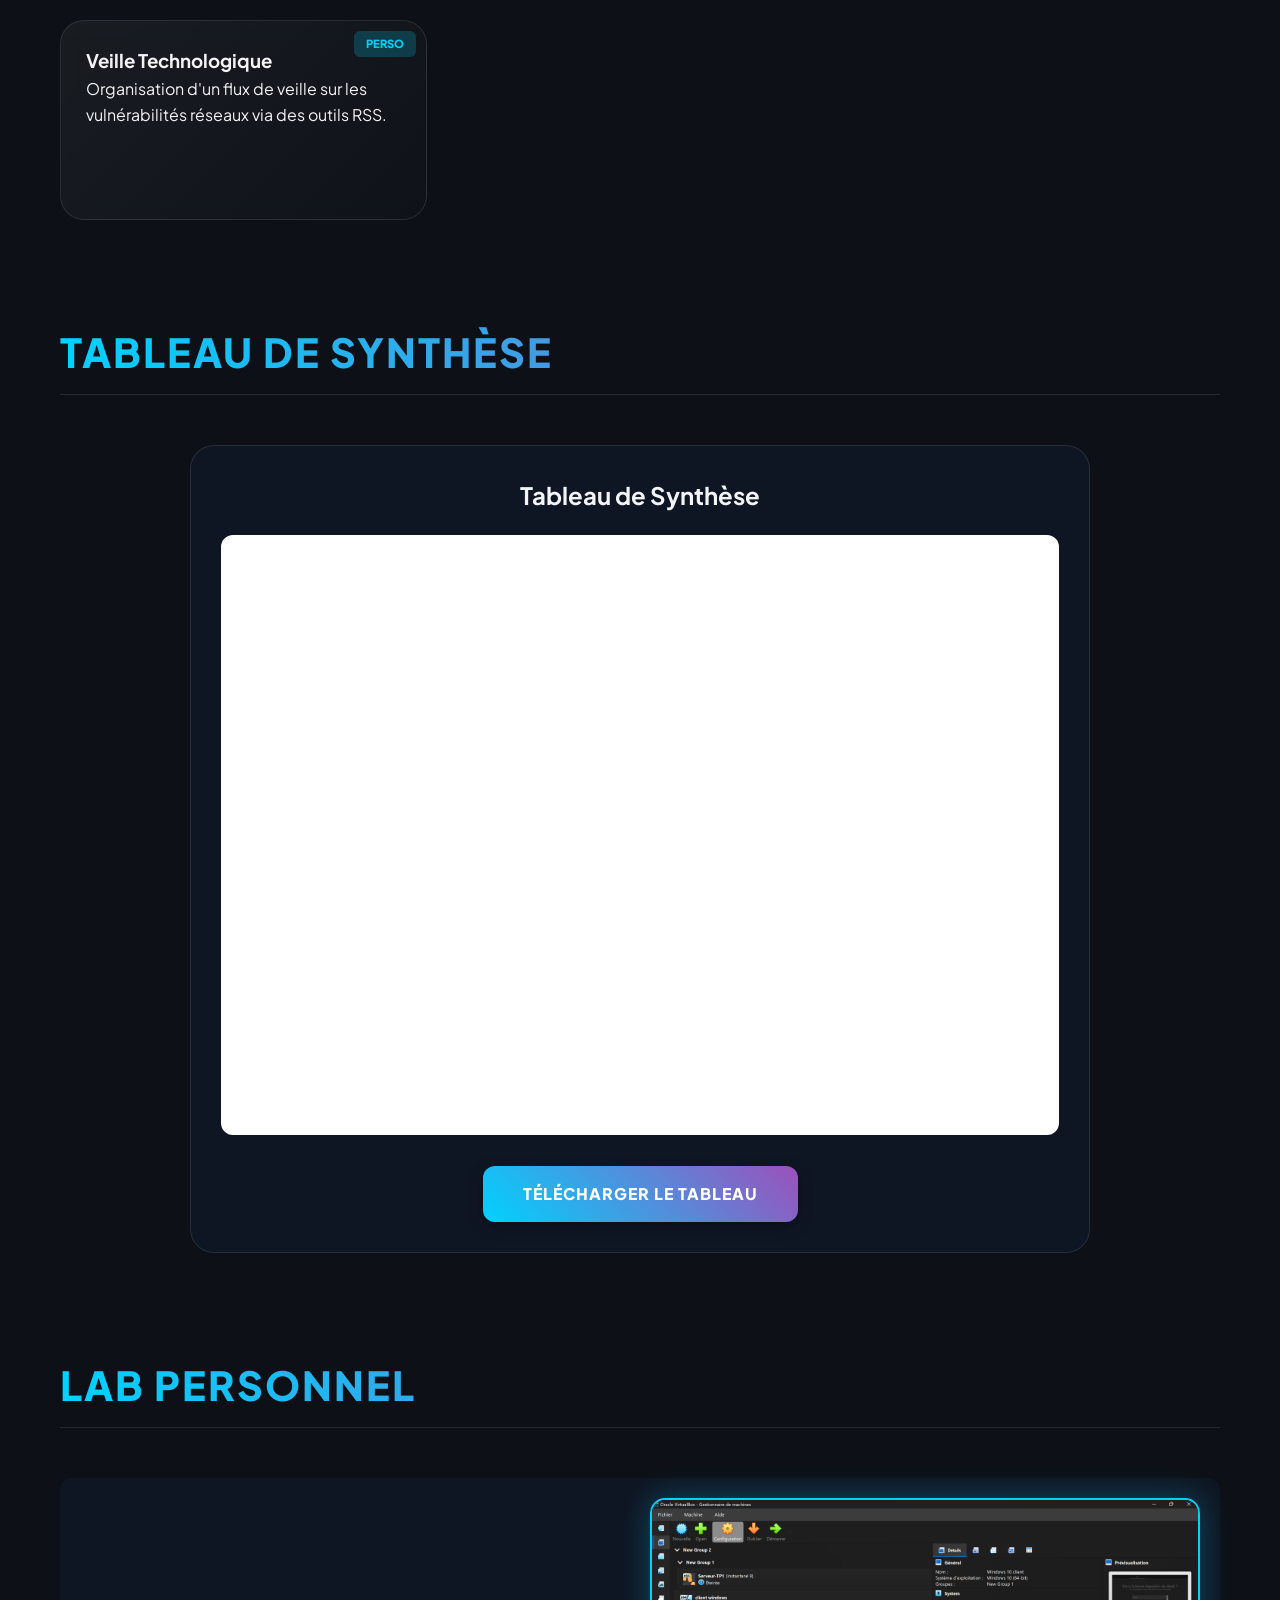
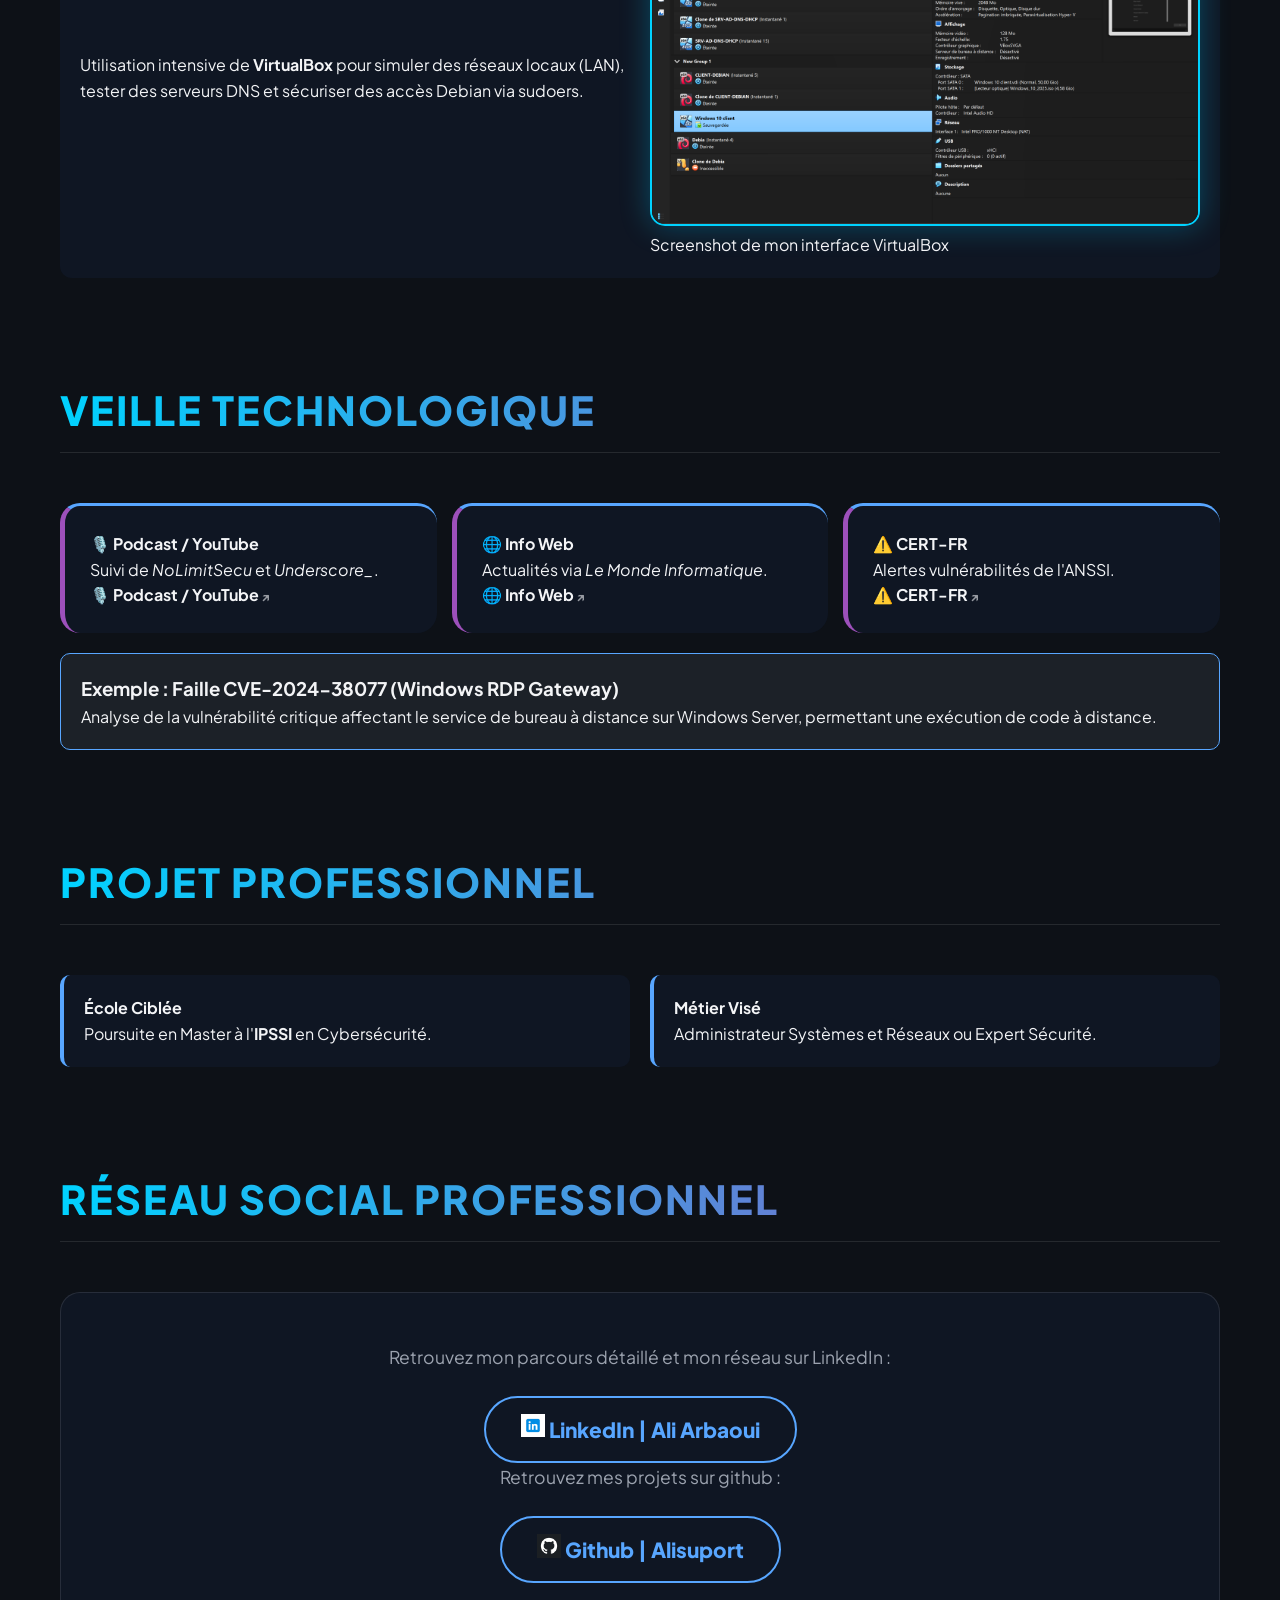
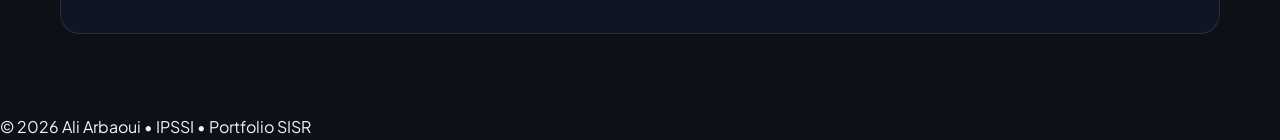
==== commit 22b0cefe: "Update index.html" ====
--- a/index.html
+++ b/index.html
@@ -148,9 +148,9 @@
             <div class="category-filters">
                 <button class="cat-btn" data-cat="patrimoine">GÉRER LE PATRIMOINE</button>
                 <button class="cat-btn" data-cat="incidents">RÉPONDRE AUX INCIDENTS</button>
-                <button class="cat-btn" data-cat="presence">PRÉSENCE EN LIGNE</button>
-                <button class="cat-btn" data-cat="projet">MODE PROJET</button>
-                <button class="cat-btn" data-cat="service">SERVICE INFORMATIQUE</button>
+                <button class="cat-btn" data-cat="presence">DEVELOPPER LA PRESENCE EN LIGNE</button>
+                <button class="cat-btn" data-cat="projet">TRAVAILLER EN MODE PROJET</button>
+                <button class="cat-btn" data-cat="service">MISE A DISPOSITION D'UN SERVICE INFORMATIQUE</button>
             </div>
         </div>
     </div>
@@ -301,3 +301,4 @@
 
 
 
+
--- a/portfolio1.css
+++ b/portfolio1.css
@@ -804,6 +804,49 @@
     box-shadow: 0 0 15px rgba(0, 210, 255, 0.5);
     color: white;
 }
+/* --- PROTECTION DES CLIQUES --- */
+.filter-wrapper {
+    position: relative;
+    z-index: 100; /* Passe au-dessus de tout */
+    pointer-events: auto !important; /* Autorise les interactions */
+}
+
+.filter-btn, .cat-btn {
+    position: relative;
+    z-index: 101;
+    cursor: pointer !important;
+    pointer-events: auto !important;
+    user-select: none;
+    transition: all 0.3s ease;
+}
+
+/* --- ÉTATS VISUELS --- */
+
+/* Segmentation active (Bleu) */
+.filter-btn.active {
+    background: #00d2ff !important;
+    color: #fff !important;
+    box-shadow: 0 0 15px rgba(0, 210, 255, 0.6);
+}
+
+/* Catégories sélectionnées (Dégradé) */
+.cat-btn.selected {
+    background: linear-gradient(45deg, #00d2ff, #9d50bb) !important;
+    color: #fff !important;
+    border: none !important;
+    box-shadow: 0 0 15px rgba(157, 80, 187, 0.6);
+}
+
+/* Effet au survol pour confirmer que c'est cliquable */
+.filter-btn:hover, .cat-btn:hover {
+    transform: translateY(-2px);
+    filter: brightness(1.2);
+}
+
+/* Gestion de l'affichage des projets */
+.project-item {
+    transition: opacity 0.4s ease;
+}
 
 /* État SÉLECTIONNÉ (Catégories - Dégradé Violet/Bleu) */
 .cat-btn.selected {
@@ -887,3 +930,22 @@
     border-color: var(--neon-purple);
     box-shadow: 0 0 20px var(--neon-purple);
 }
+
+.veille-link {
+    color: inherit; /* Garde la couleur blanche/texte de ton h4 */
+    text-decoration: none; /* Enlève le souligné par défaut */
+    transition: 0.3s ease;
+}
+
+.veille-link:hover {
+    color: var(--neon-blue); /* Change de couleur au survol (si tu as cette variable) */
+    text-shadow: 0 0 8px var(--neon-blue); /* Petit effet néon au survol */
+}
+
+/* Optionnel : ajouter une petite flèche après le lien */
+.veille-link::after {
+    content: " ↗";
+    font-size: 0.8rem;
+    opacity: 0.6;
+}
+
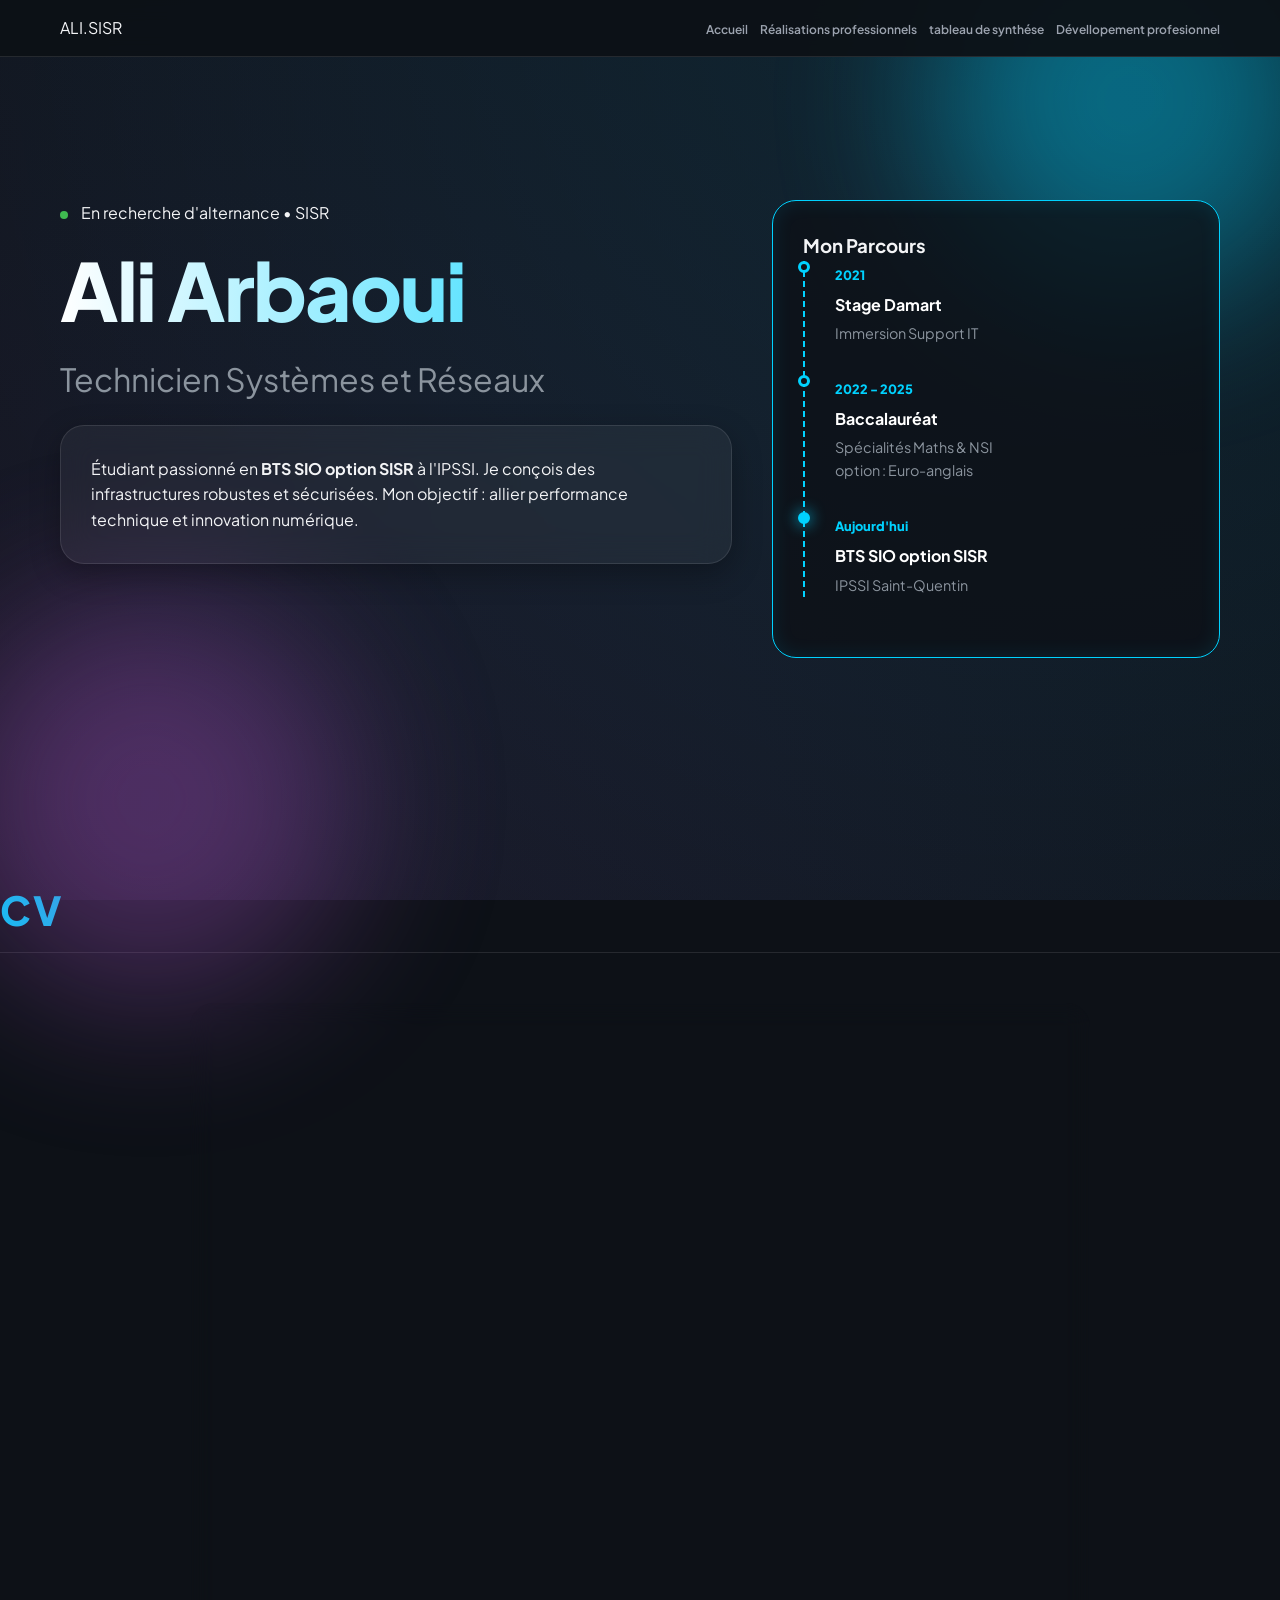
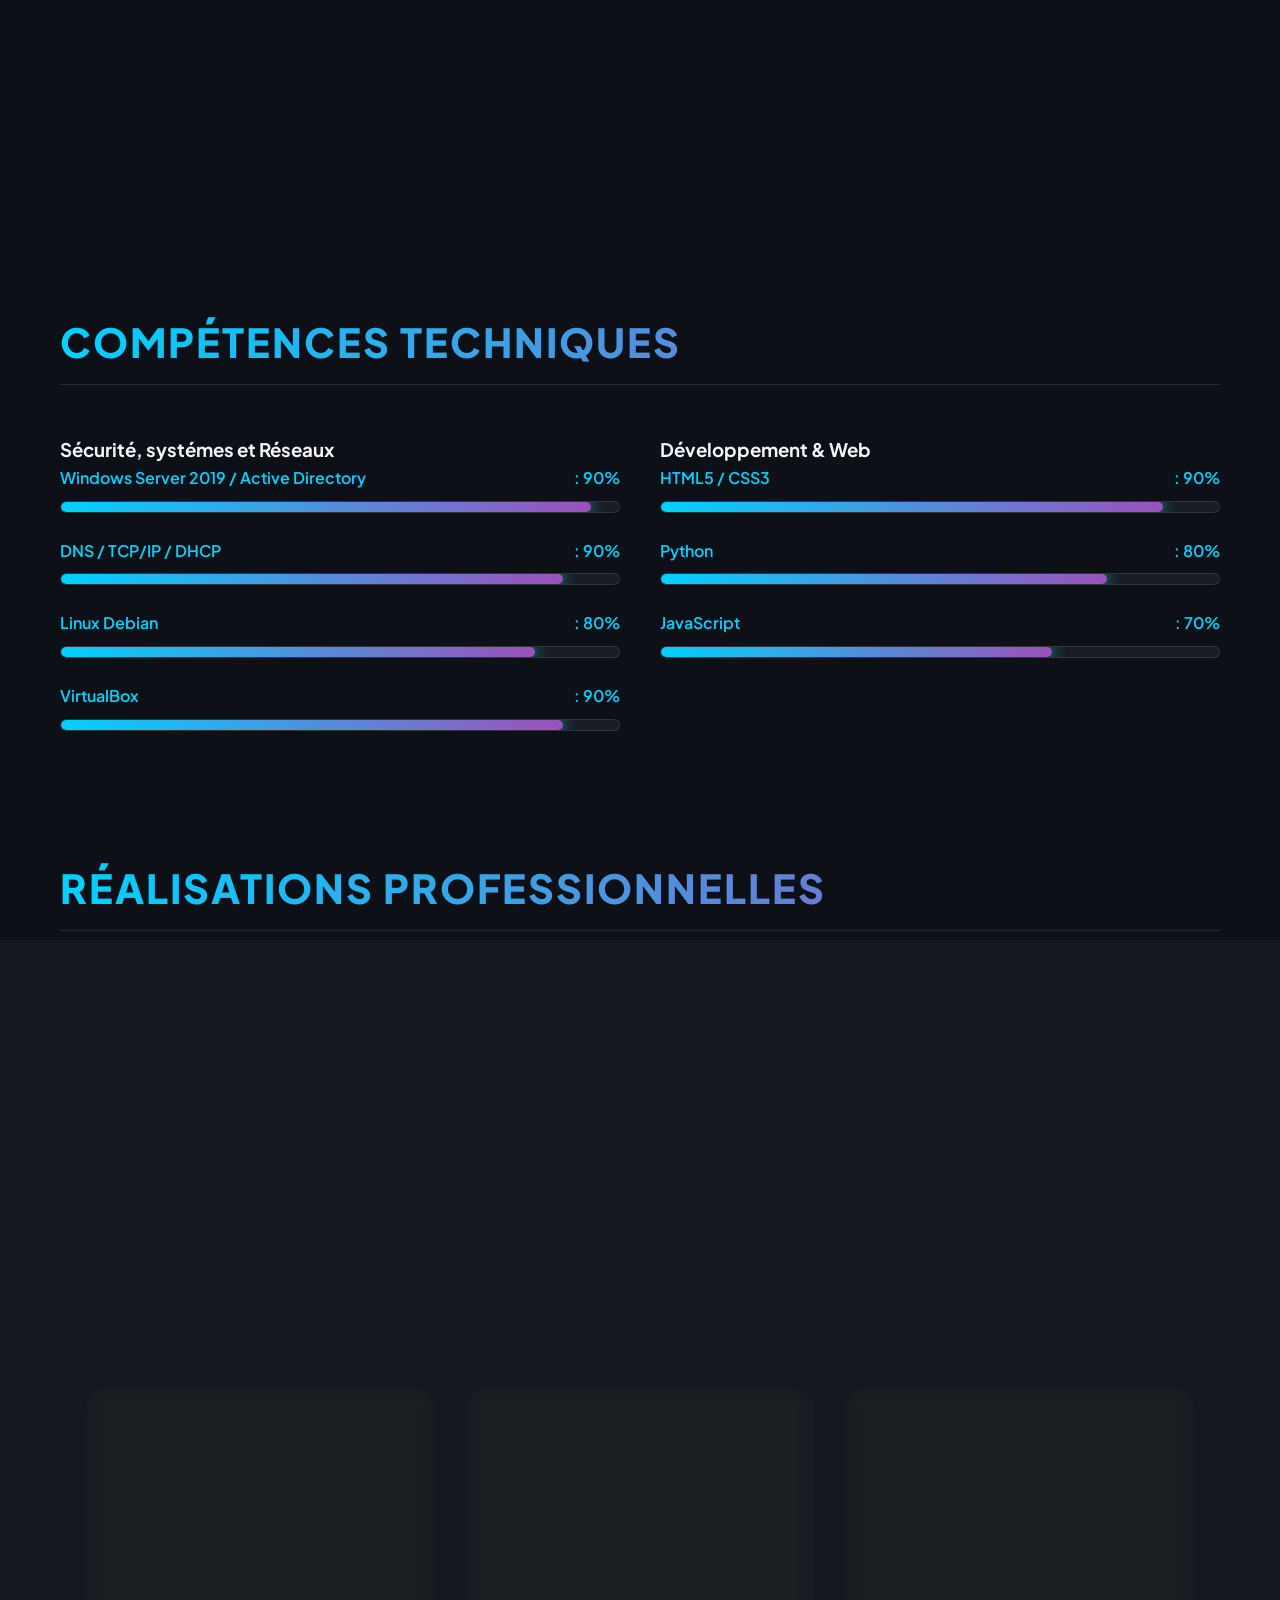
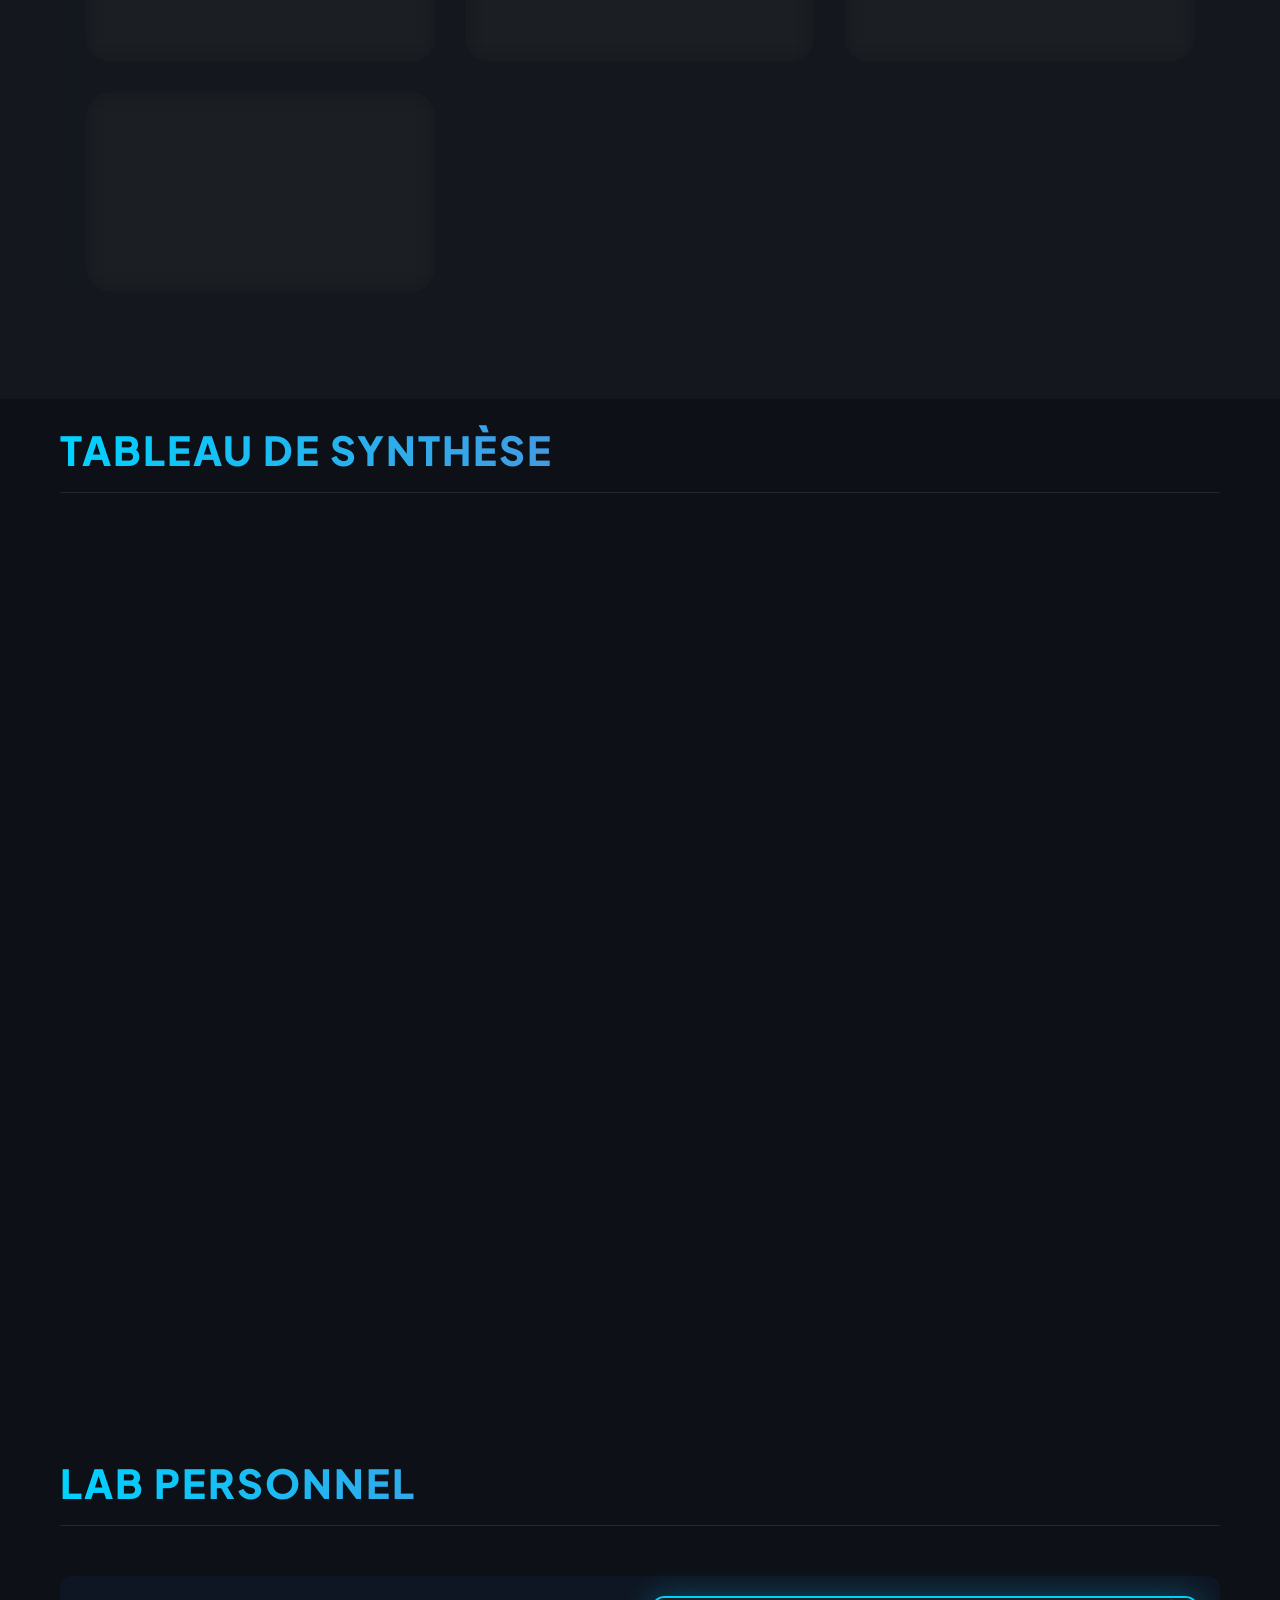
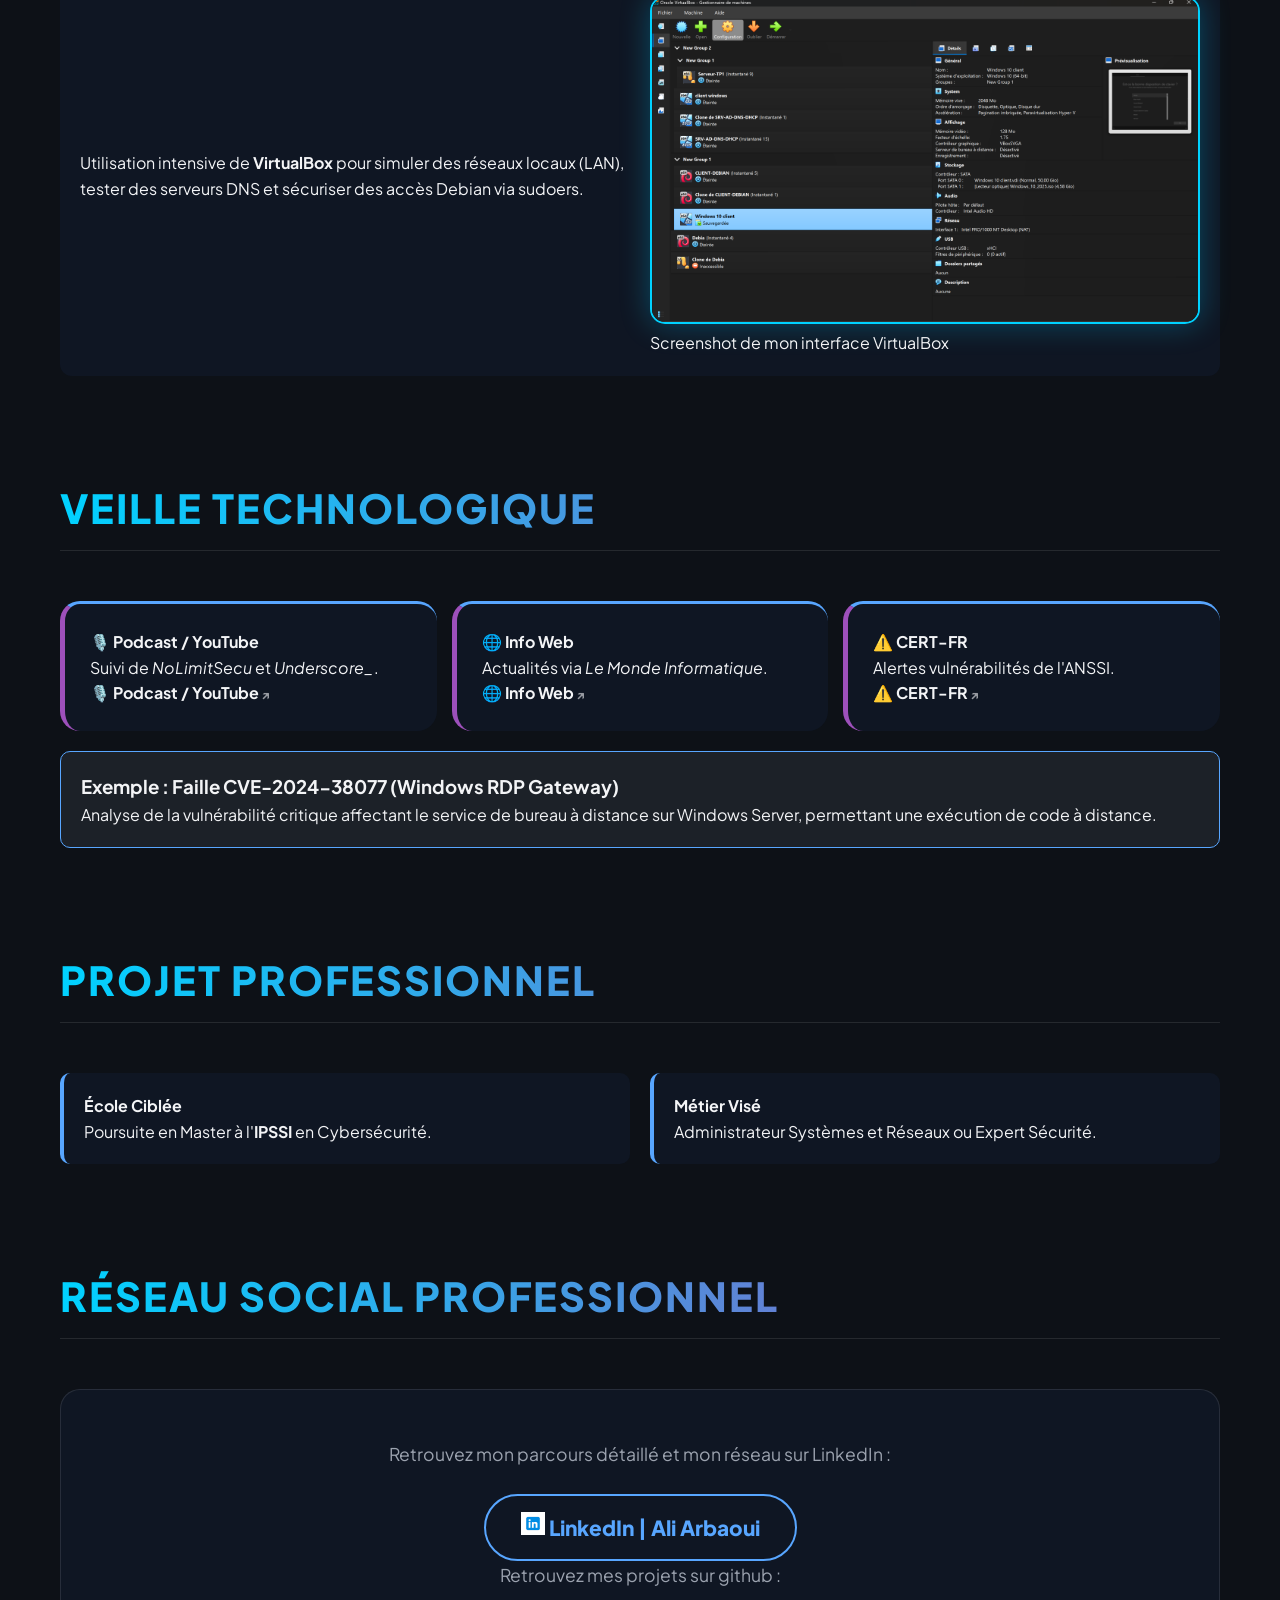
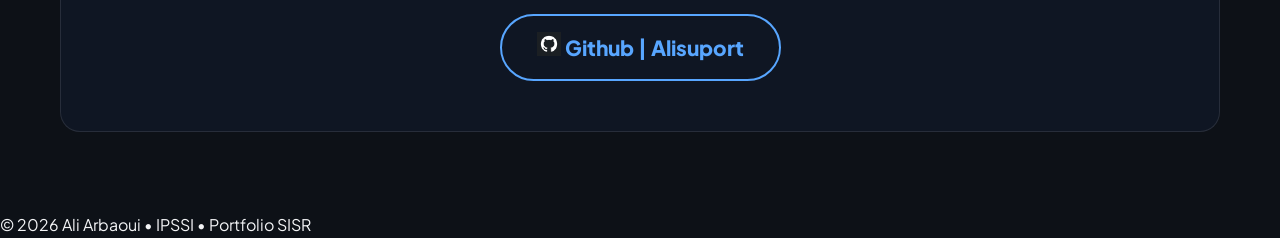
==== commit 77dc9c6b: "Update index.html" ====
--- a/index.html
+++ b/index.html
@@ -132,28 +132,26 @@
     <h2 class="title-main">Réalisations Professionnelles</h2>
 
     <div class="filter-wrapper">
-        <div class="filter-group">
-            <h4>Segmentation</h4>
-            <div class="segment-filters">
-                <button class="filter-btn active" data-segment="all">All</button>
-                <button class="filter-btn" data-segment="ecole">École</button>
-                <button class="filter-btn" data-segment="pro">Pro</button>
-                <button class="filter-btn" data-segment="perso">Perso</button>
-                <button class="filter-btn btn-e6" data-segment="e6">E6</button>
-            </div>
-        </div>
-
-        <div class="filter-group">
-            <h4>Catégories</h4>
-            <div class="category-filters">
-                <button class="cat-btn" data-cat="patrimoine">GÉRER LE PATRIMOINE</button>
-                <button class="cat-btn" data-cat="incidents">RÉPONDRE AUX INCIDENTS</button>
-                <button class="cat-btn" data-cat="presence">DEVELOPPER LA PRESENCE EN LIGNE</button>
-                <button class="cat-btn" data-cat="projet">TRAVAILLER EN MODE PROJET</button>
-                <button class="cat-btn" data-cat="service">MISE A DISPOSITION D'UN SERVICE INFORMATIQUE</button>
-            </div>
-        </div>
-    </div>
+        <header class="text-center mb-16">
+            <h2 class="text-4xl md:text-5xl font-black uppercase tracking-tighter">Mes   <span class="text-gradient">Réalisations professionnelles</span></h2>
+            
+            <div class="mt-12 flex justify-center gap-6 flex-wrap">
+                <button class="filter-btn ctx-btn active text-xs font-bold uppercase tracking-widest" onclick="filterMissions('ctx', 'all', this)">Tous</button>
+                <button class="filter-btn ctx-btn text-xs font-bold uppercase tracking-widest" onclick="filterMissions('ctx', 'pro', this)">Professionnel</button>
+                <button class="filter-btn ctx-btn text-xs font-bold uppercase tracking-widest" onclick="filterMissions('ctx', 'ecole', this)">École</button>
+                <button class="filter-btn ctx-btn text-xs font-bold uppercase tracking-widest" onclick="filterMissions('ctx', 'perso', this)">Personnel</button>
+                <button class="filter-btn ctx-btn text-xs font-bold uppercase tracking-widest" onclick="filterMissions('ctx', 'E6', this)">E6</button>
+            </div>
+
+            <div class="mt-8 flex justify-center gap-4 md:gap-6 flex-wrap pb-10 border-b border-white/5">
+                <button class="filter-btn comp-btn active text-[10px] font-bold uppercase tracking-widest" onclick="filterMissions('comp', 'all', this)">Tout</button>
+                <button class="filter-btn comp-btn text-[10px] font-bold uppercase tracking-widest" onclick="filterMissions('comp', 'patrimoine', this)">Gérer le patrimoine</button>
+                <button class="filter-btn comp-btn text-[10px] font-bold uppercase tracking-widest" onclick="filterMissions('comp', 'incident', this)">Répondre aux Incidents</button>
+                <button class="filter-btn comp-btn text-[10px] font-bold uppercase tracking-widest" onclick="filterMissions('comp', 'presence', this)">Développer la présence en ligne</button>
+                <button class="filter-btn comp-btn text-[10px] font-bold uppercase tracking-widest" onclick="filterMissions('comp', 'projet', this)">Travailler en mode projet</button>
+                <button class="filter-btn comp-btn text-[10px] font-bold uppercase tracking-widest" onclick="filterMissions('comp', 'service', this)">Mise à disposition d'un service informatique</button>
+            </div>
+        </header>
 
     <div class="mission-grid-flex">
         
@@ -302,3 +300,4 @@
 
 
 
+
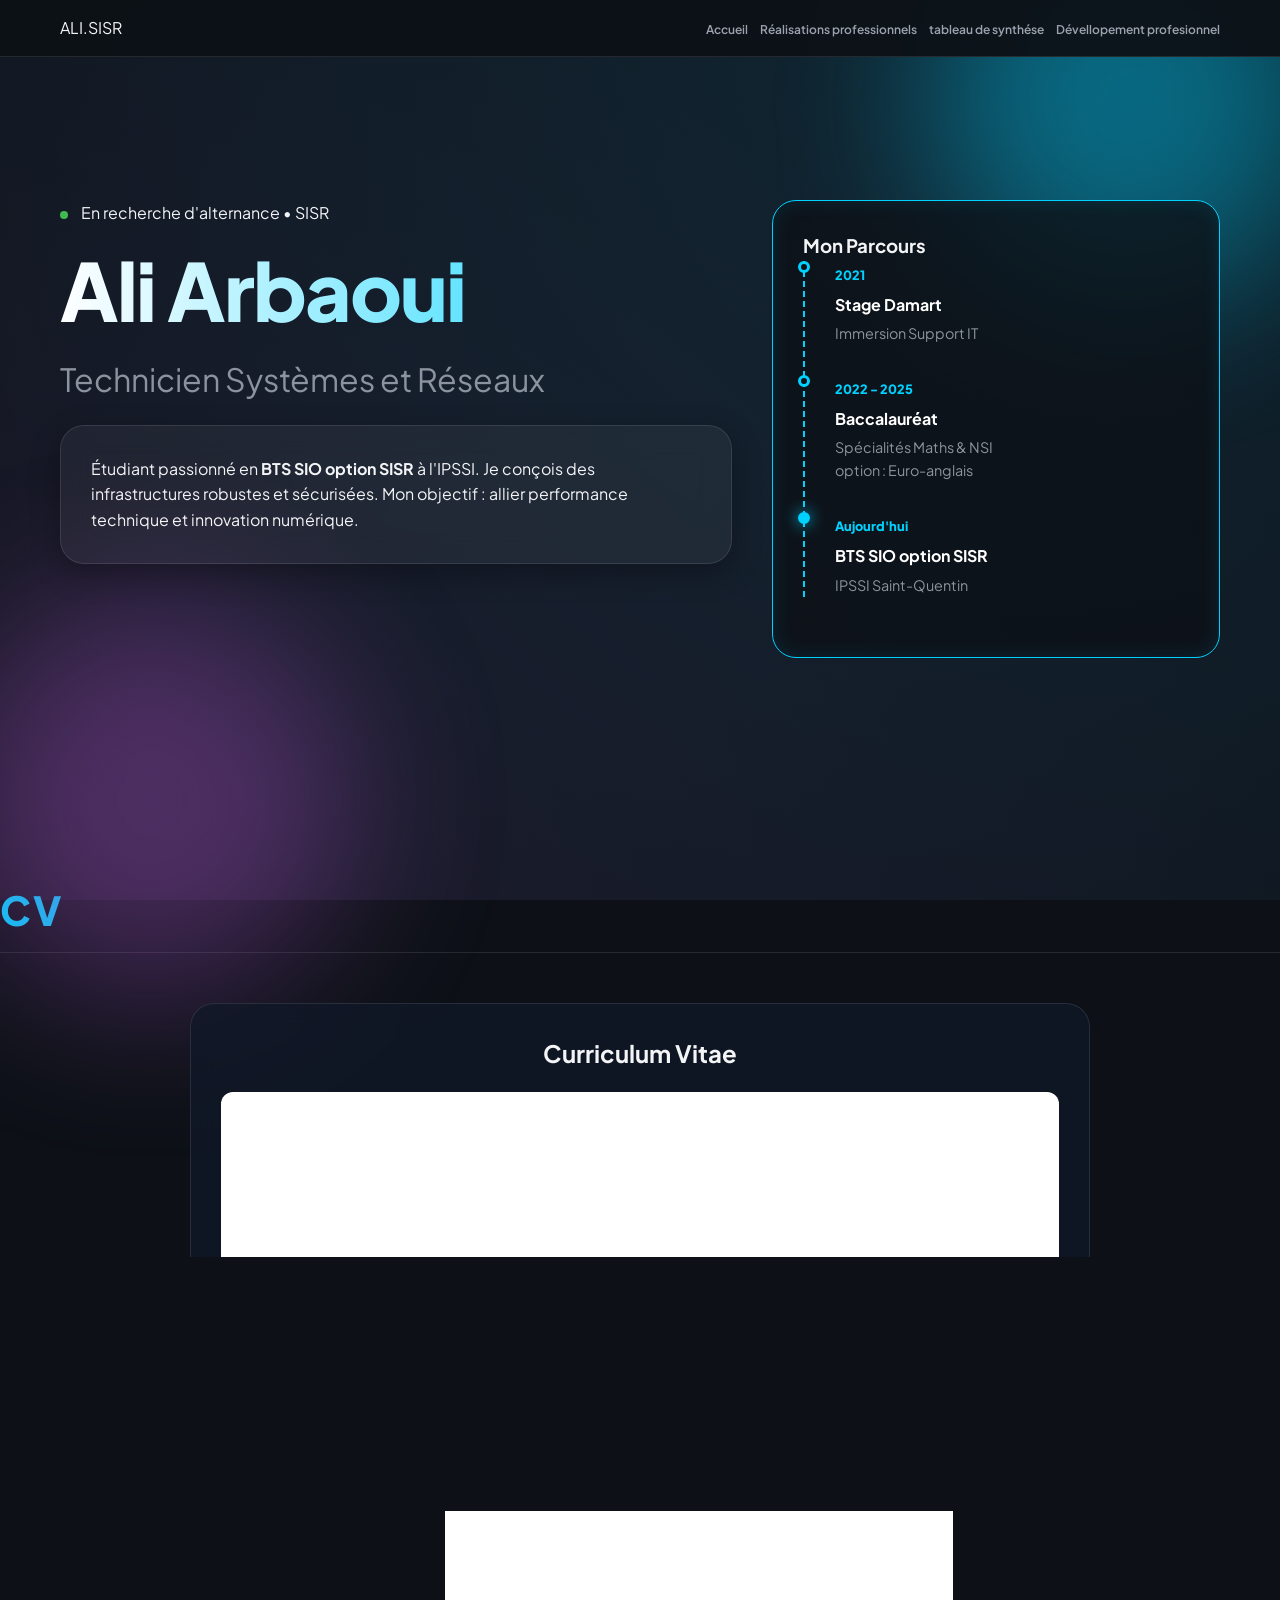
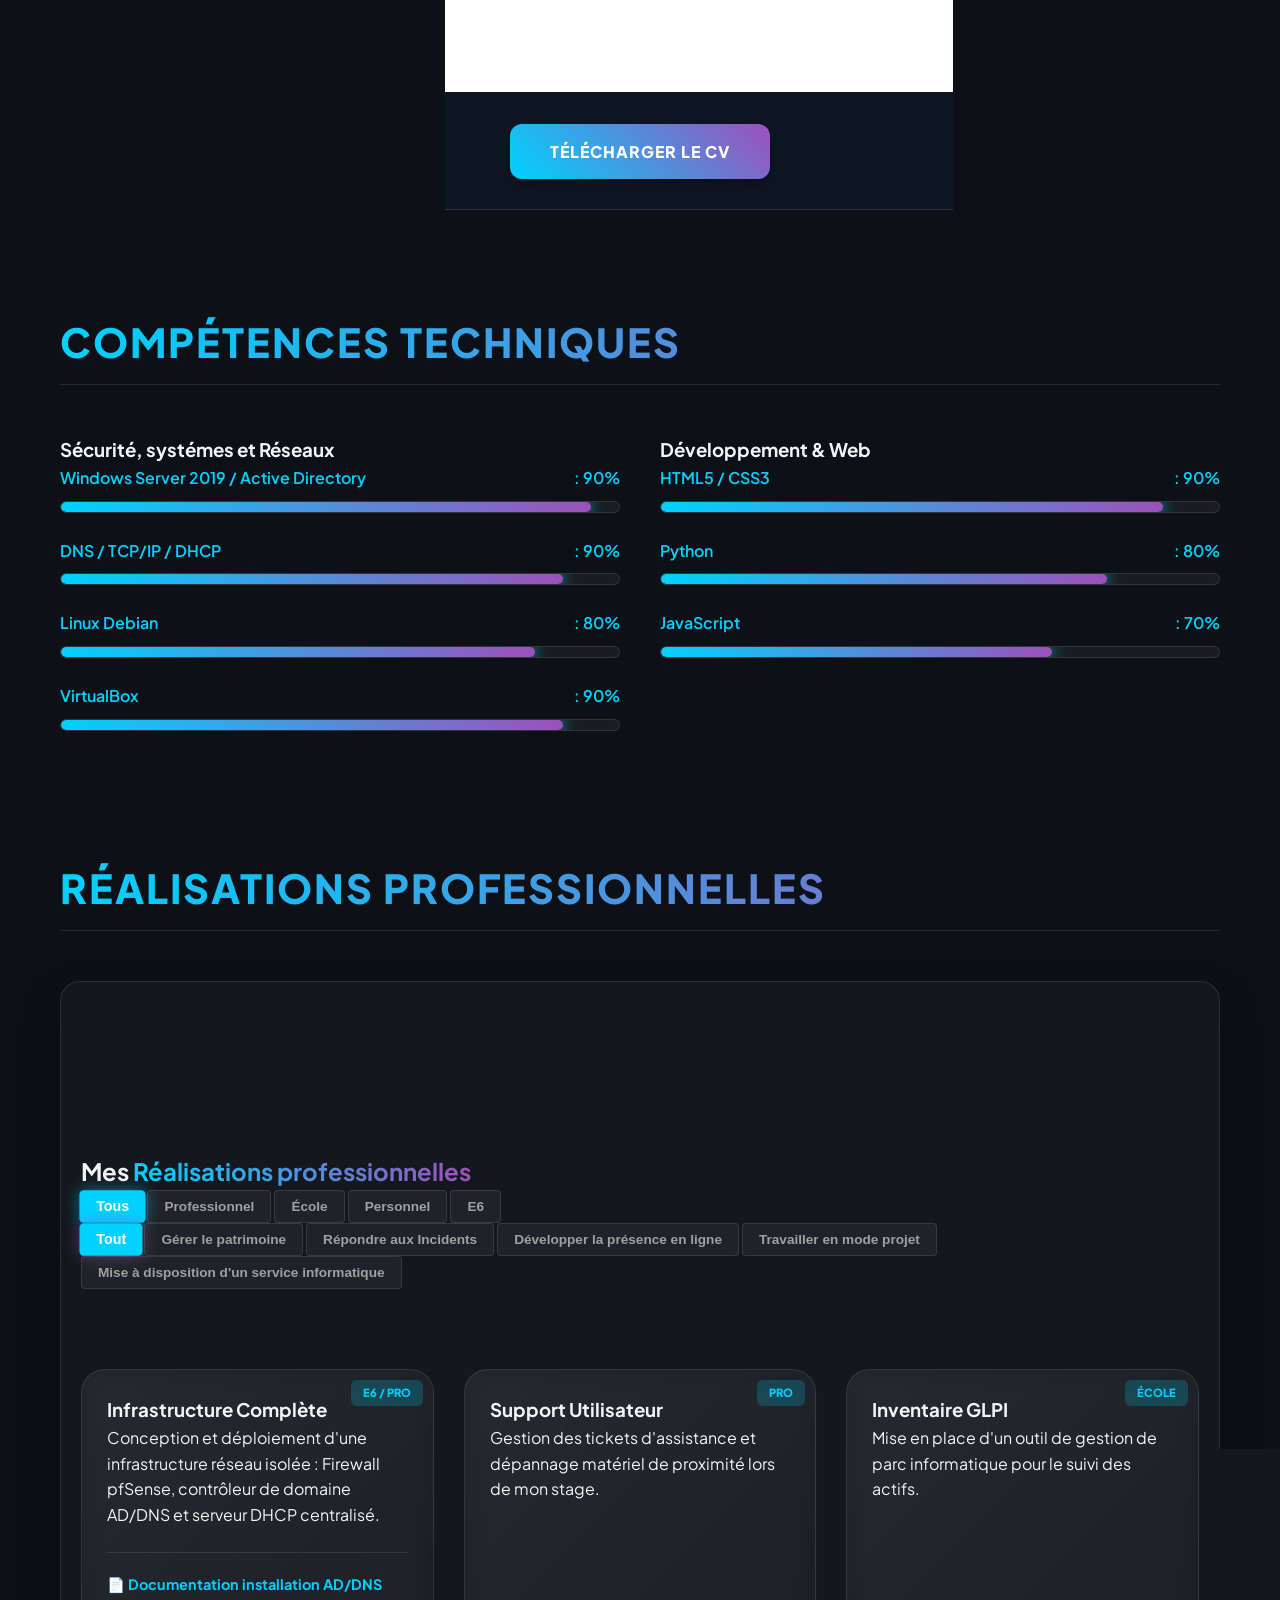
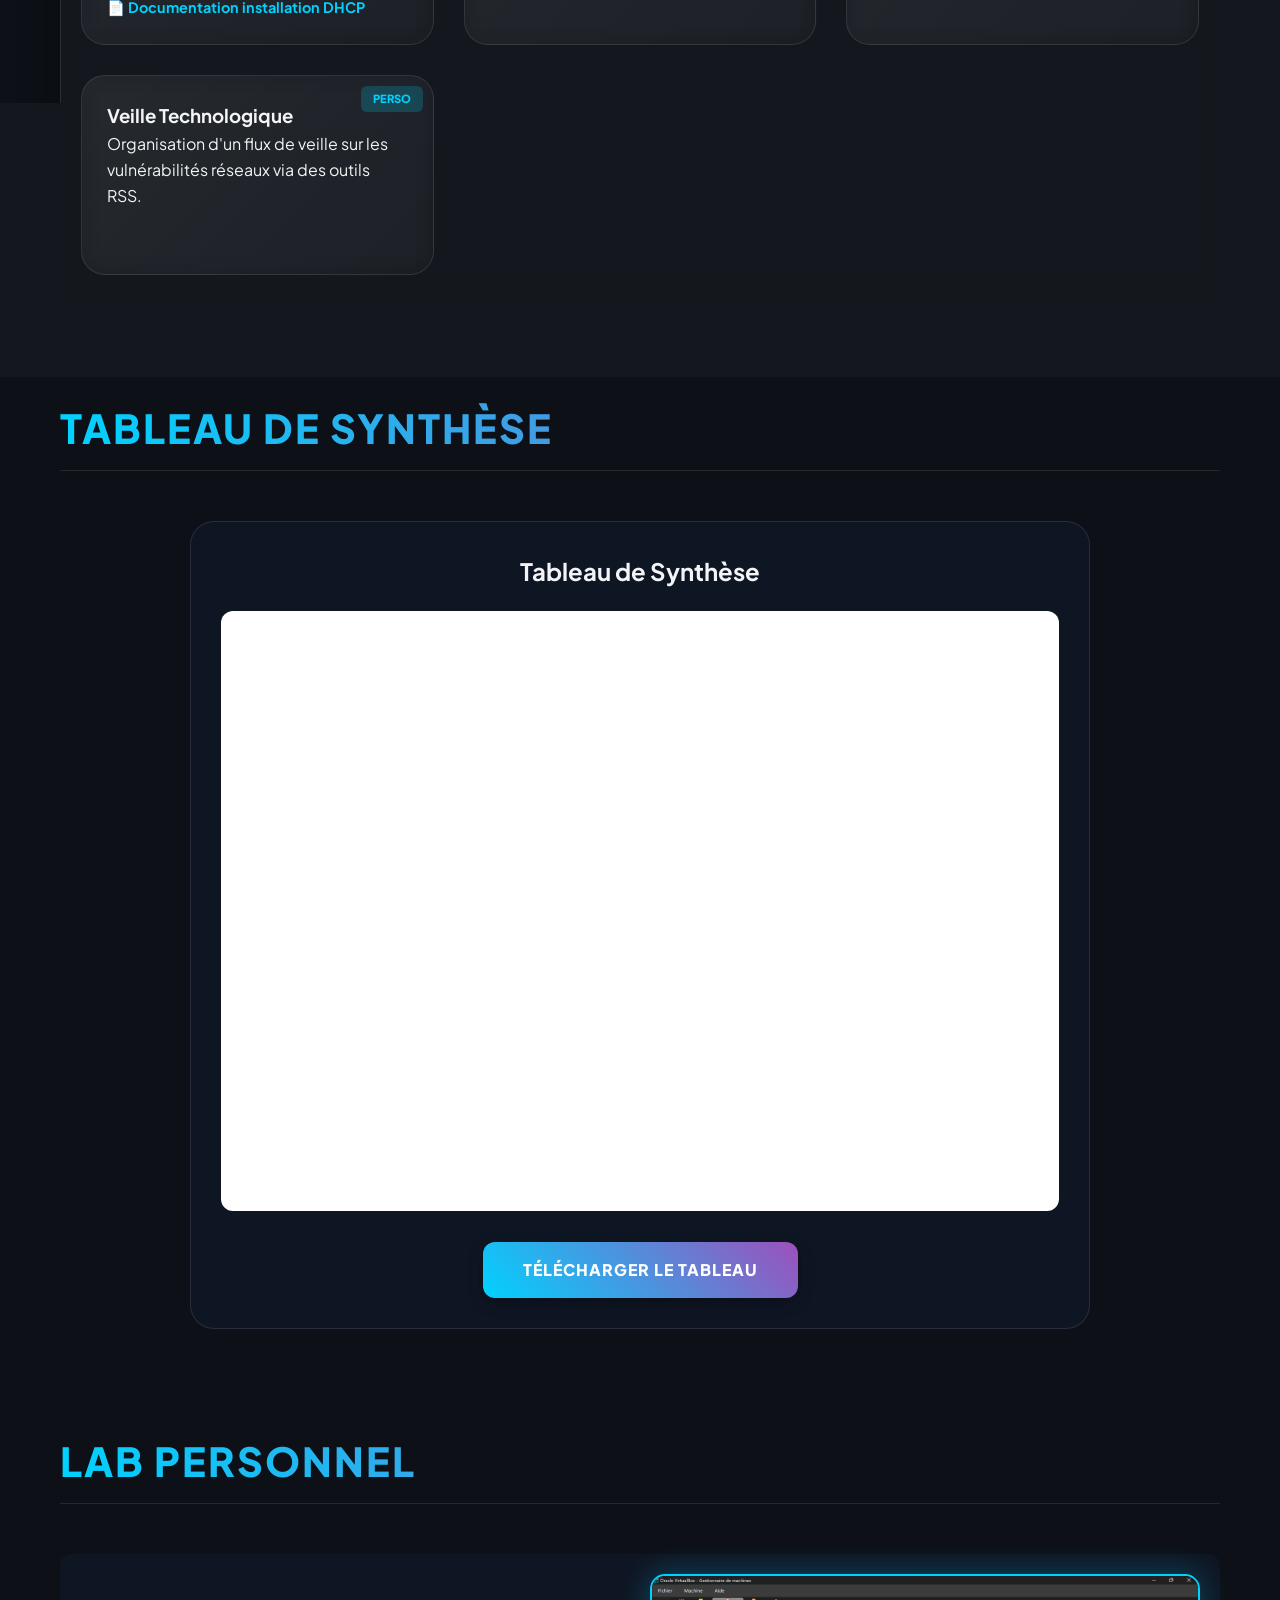
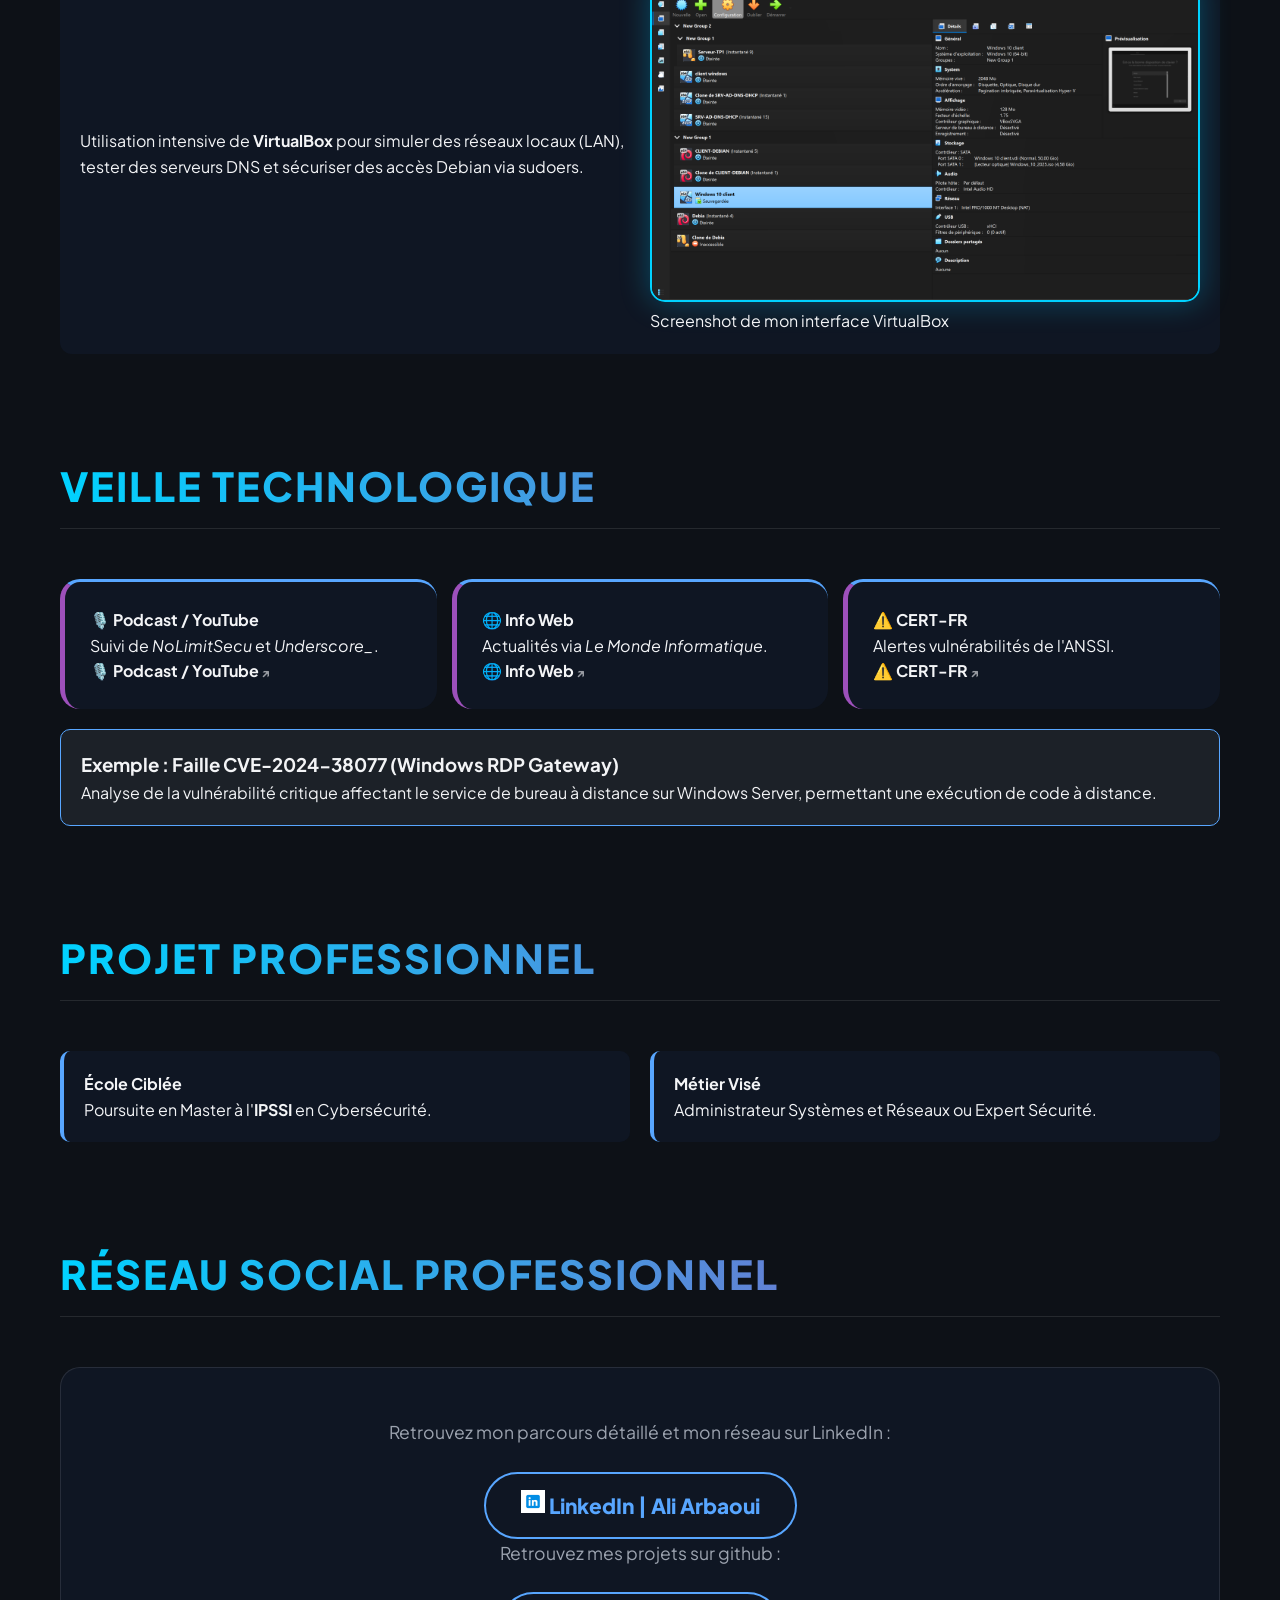
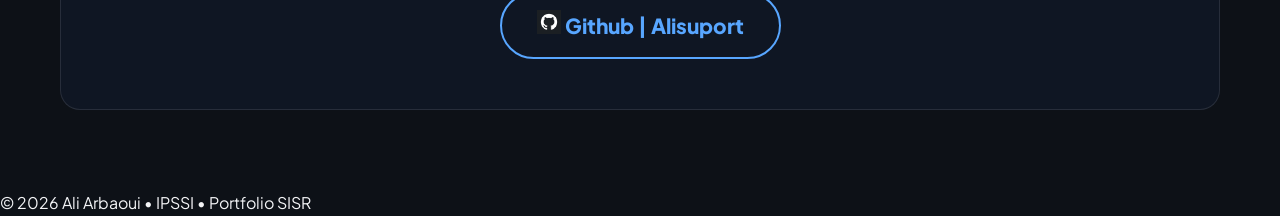
==== commit b0a6a161: "Update index.html" ====
--- a/index.html
+++ b/index.html
@@ -5,7 +5,7 @@
     <meta name="viewport" content="width=device-width, initial-scale=1.0">
     <title>Ali Arbaoui | Portfolio SISR</title>
     <link rel="stylesheet" href="portfolio1.css">
-    <script src="script.js"></script>
+    <script src="java.js"></script>
     <link href="https://fonts.googleapis.com/css2?family=Plus+Jakarta+Sans:wght@300;400;600;800&display=swap" rel="stylesheet">
 </head>
 <body>
@@ -301,3 +301,4 @@
 
 
 
+
--- a/portfolio1.css
+++ b/portfolio1.css
@@ -949,3 +949,55 @@
     opacity: 0.6;
 }
 
+
+/* Conteneur des filtres */
+.filter-wrapper {
+    position: relative;
+    z-index: 50;
+    padding: 20px;
+}
+
+/* Style de base des boutons */
+.filter-btn {
+    background: rgba(255, 255, 255, 0.05);
+    border: 1px solid rgba(255, 255, 255, 0.1);
+    color: #a0a0a0;
+    cursor: pointer;
+    padding: 8px 16px;
+    border-radius: 4px;
+    transition: all 0.3s ease;
+}
+
+/* État Hover */
+.filter-btn:hover {
+    border-color: #00d2ff;
+    color: #fff;
+}
+
+/* État Actif (Bouton cliqué) */
+.filter-btn.active {
+    background: #00d2ff;
+    color: #000;
+    border-color: #00d2ff;
+    font-weight: bold;
+    box-shadow: 0 0 15px rgba(0, 210, 255, 0.5);
+}
+
+/* Couleur différente pour les boutons de compétences quand actifs */
+.comp-btn.active {
+    background: #9d50bb;
+    border-color: #9d50bb;
+    box-shadow: 0 0 15px rgba(157, 80, 187, 0.5);
+}
+
+/* Animation des cartes */
+.project-item {
+    transition: opacity 0.4s ease, transform 0.4s ease;
+}
+
+/* Dégradé de texte (utilisé dans ton HTML) */
+.text-gradient {
+    background: linear-gradient(to right, #00d2ff, #9d50bb);
+    -webkit-background-clip: text;
+    -webkit-text-fill-color: transparent;
+}
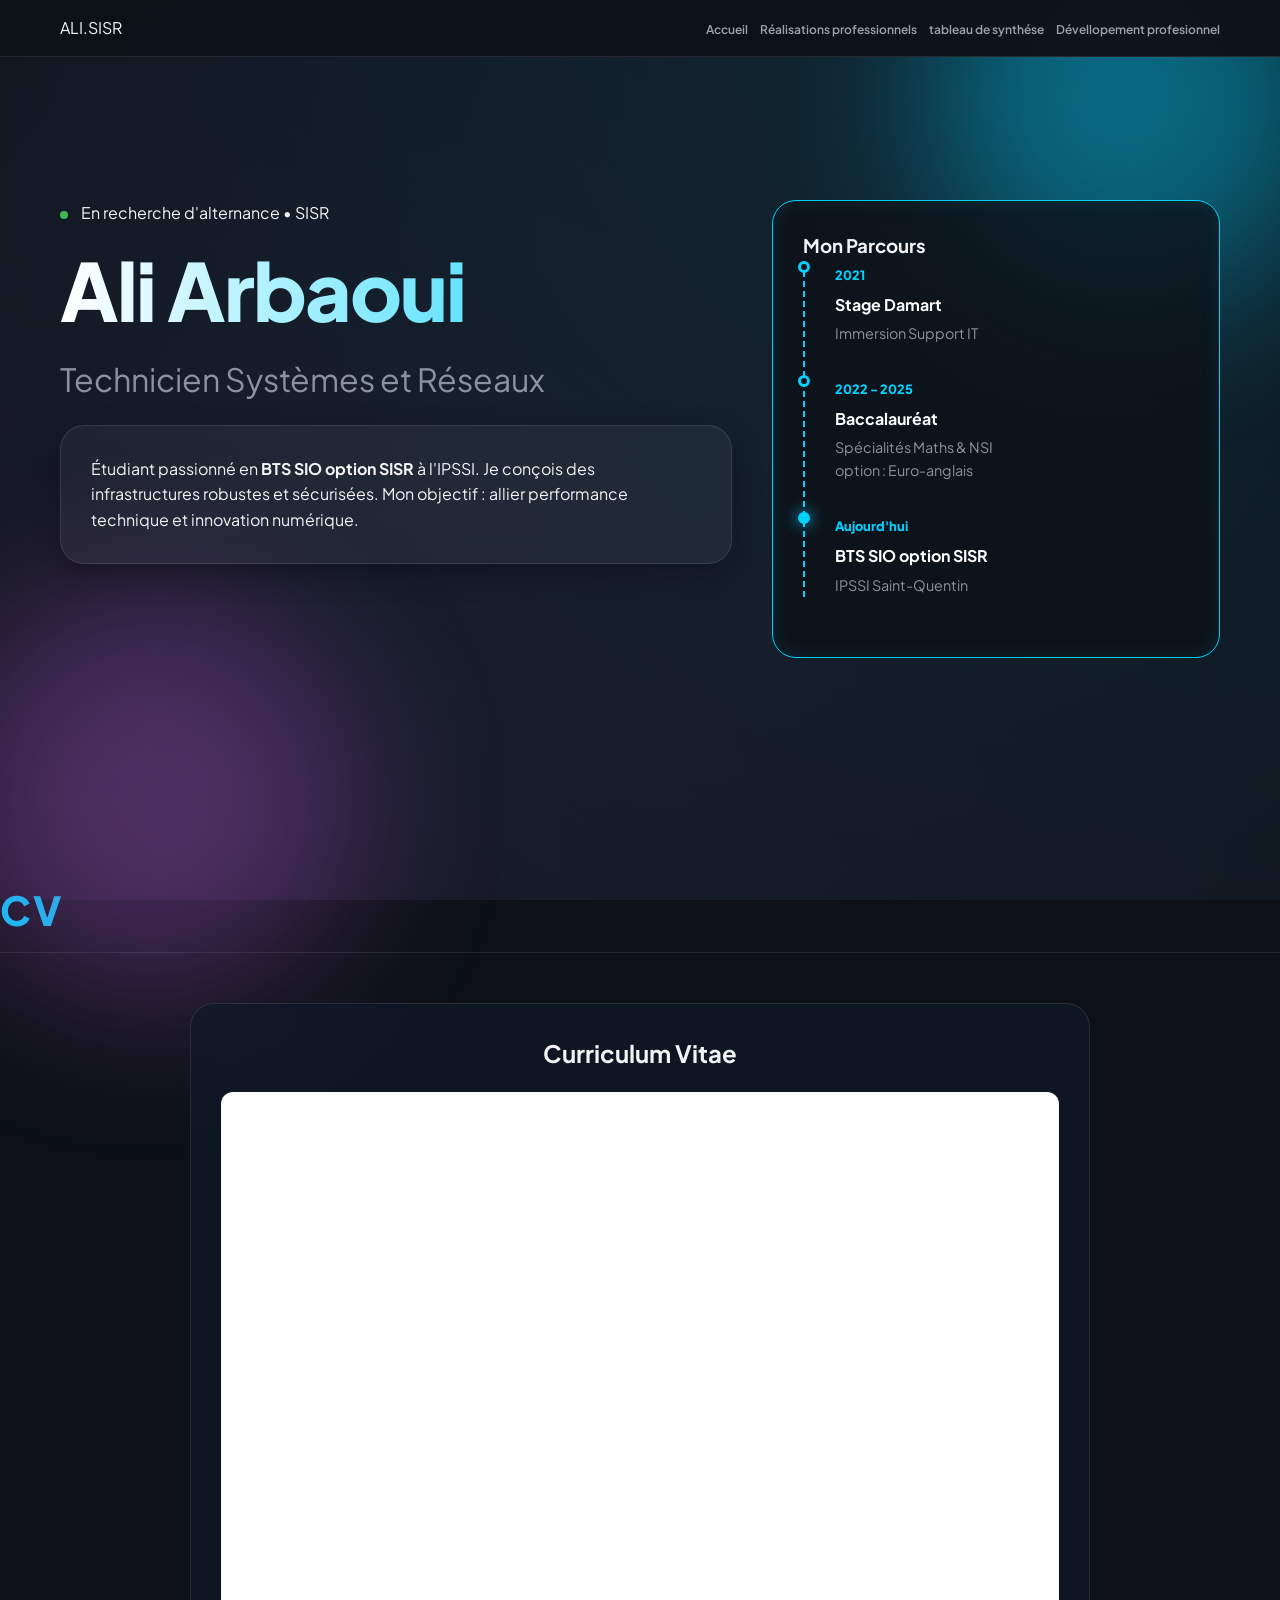
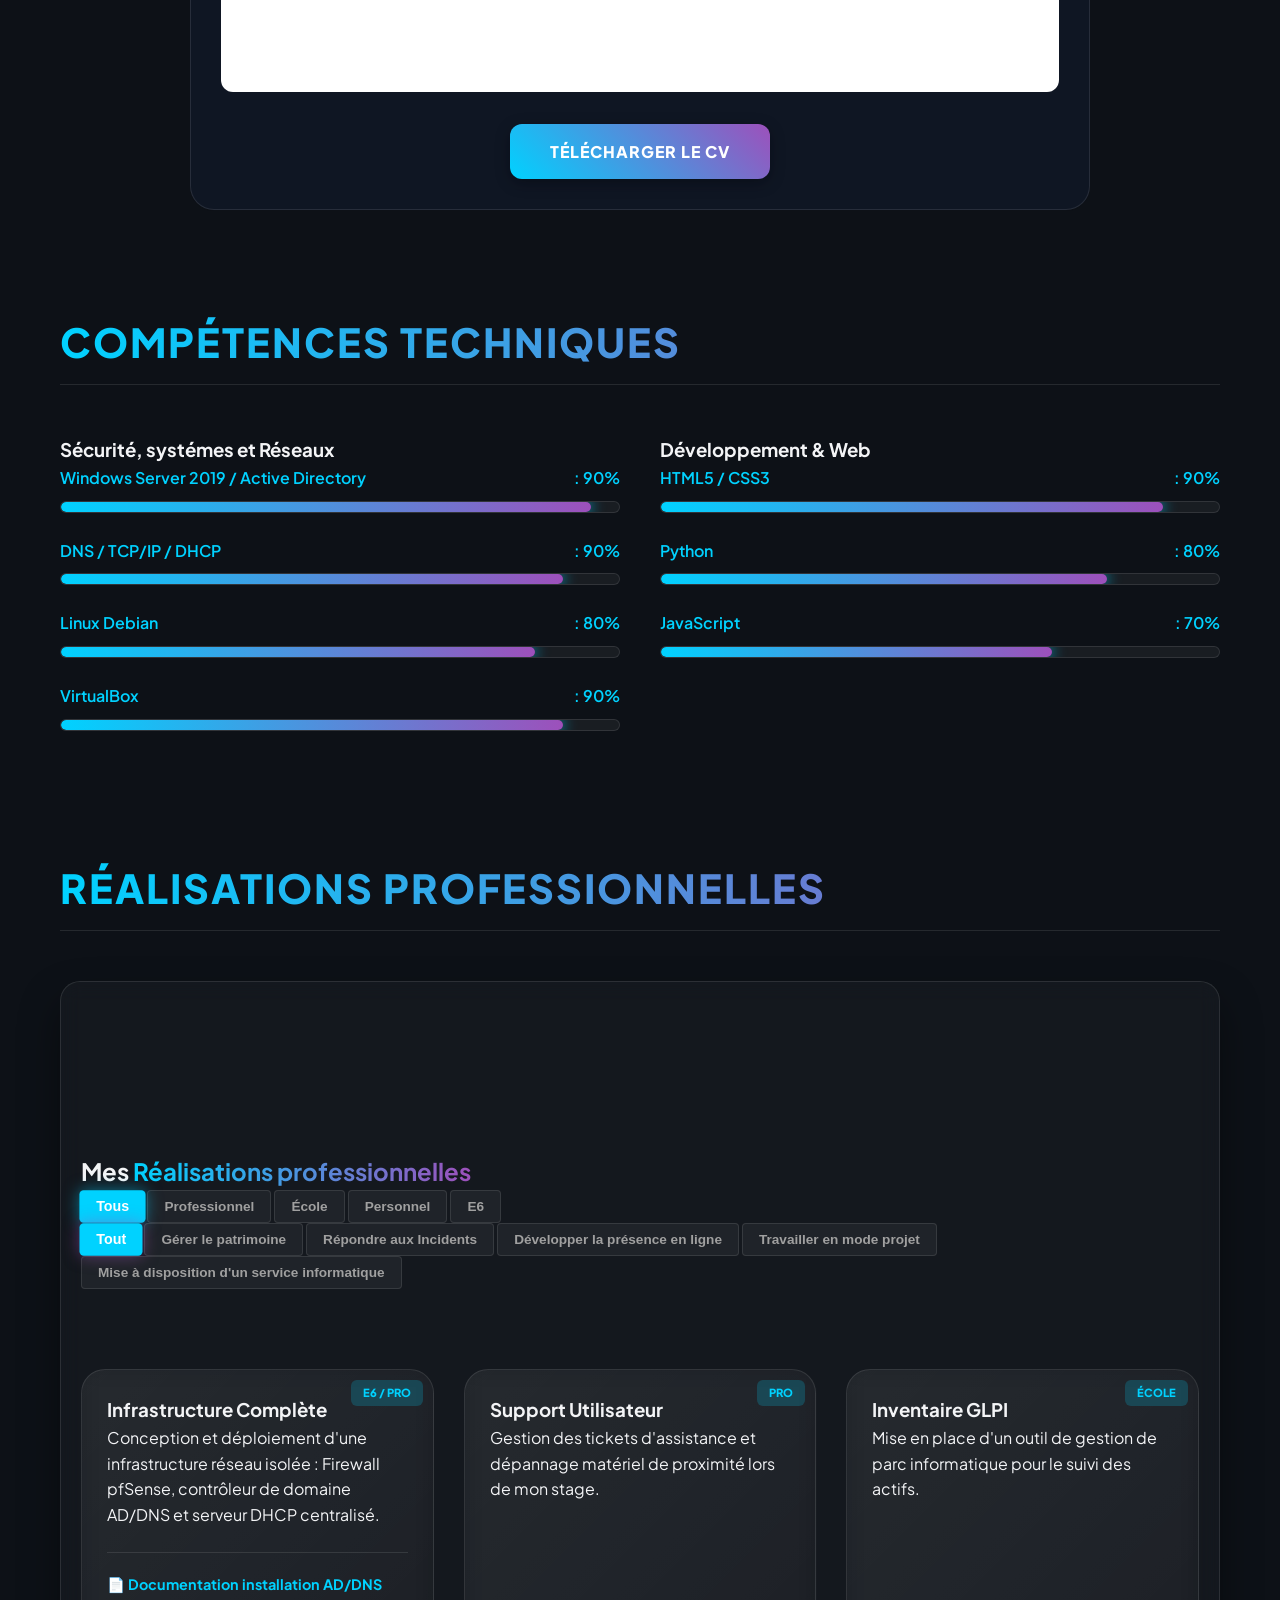
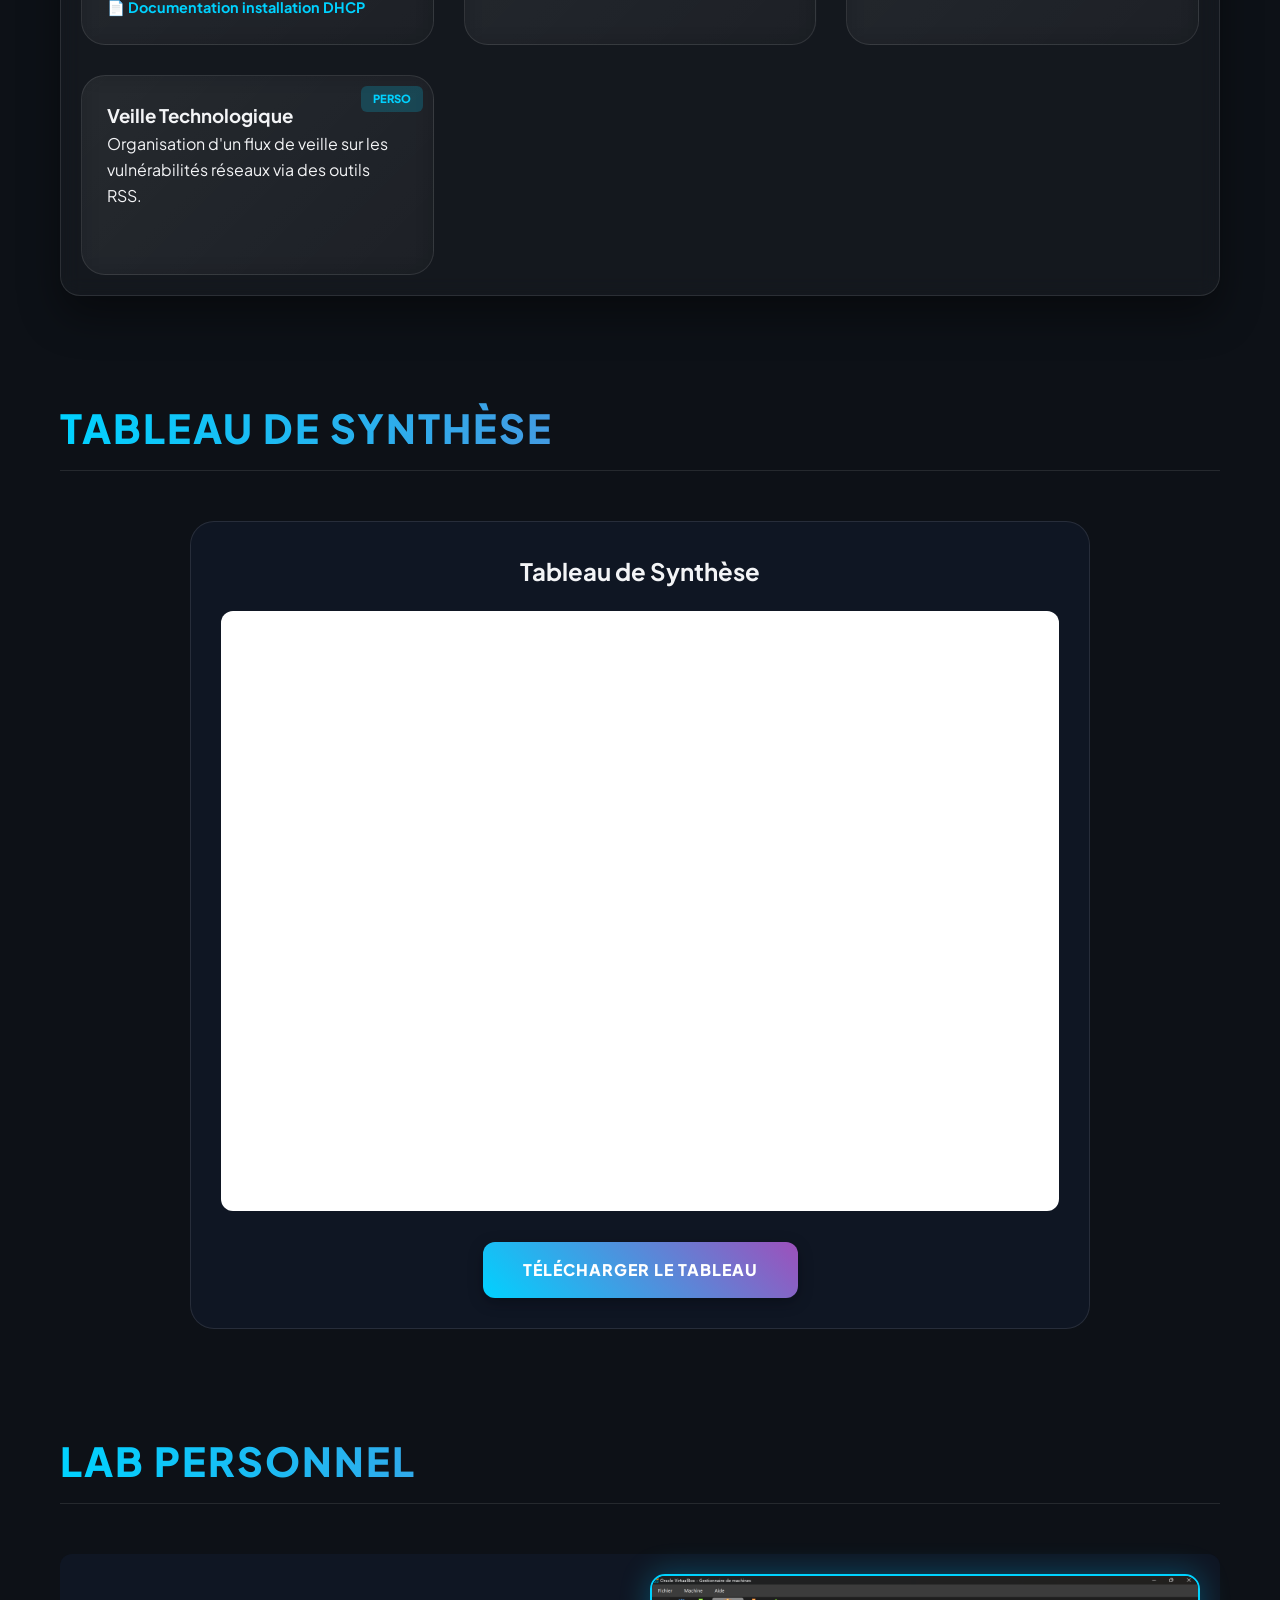
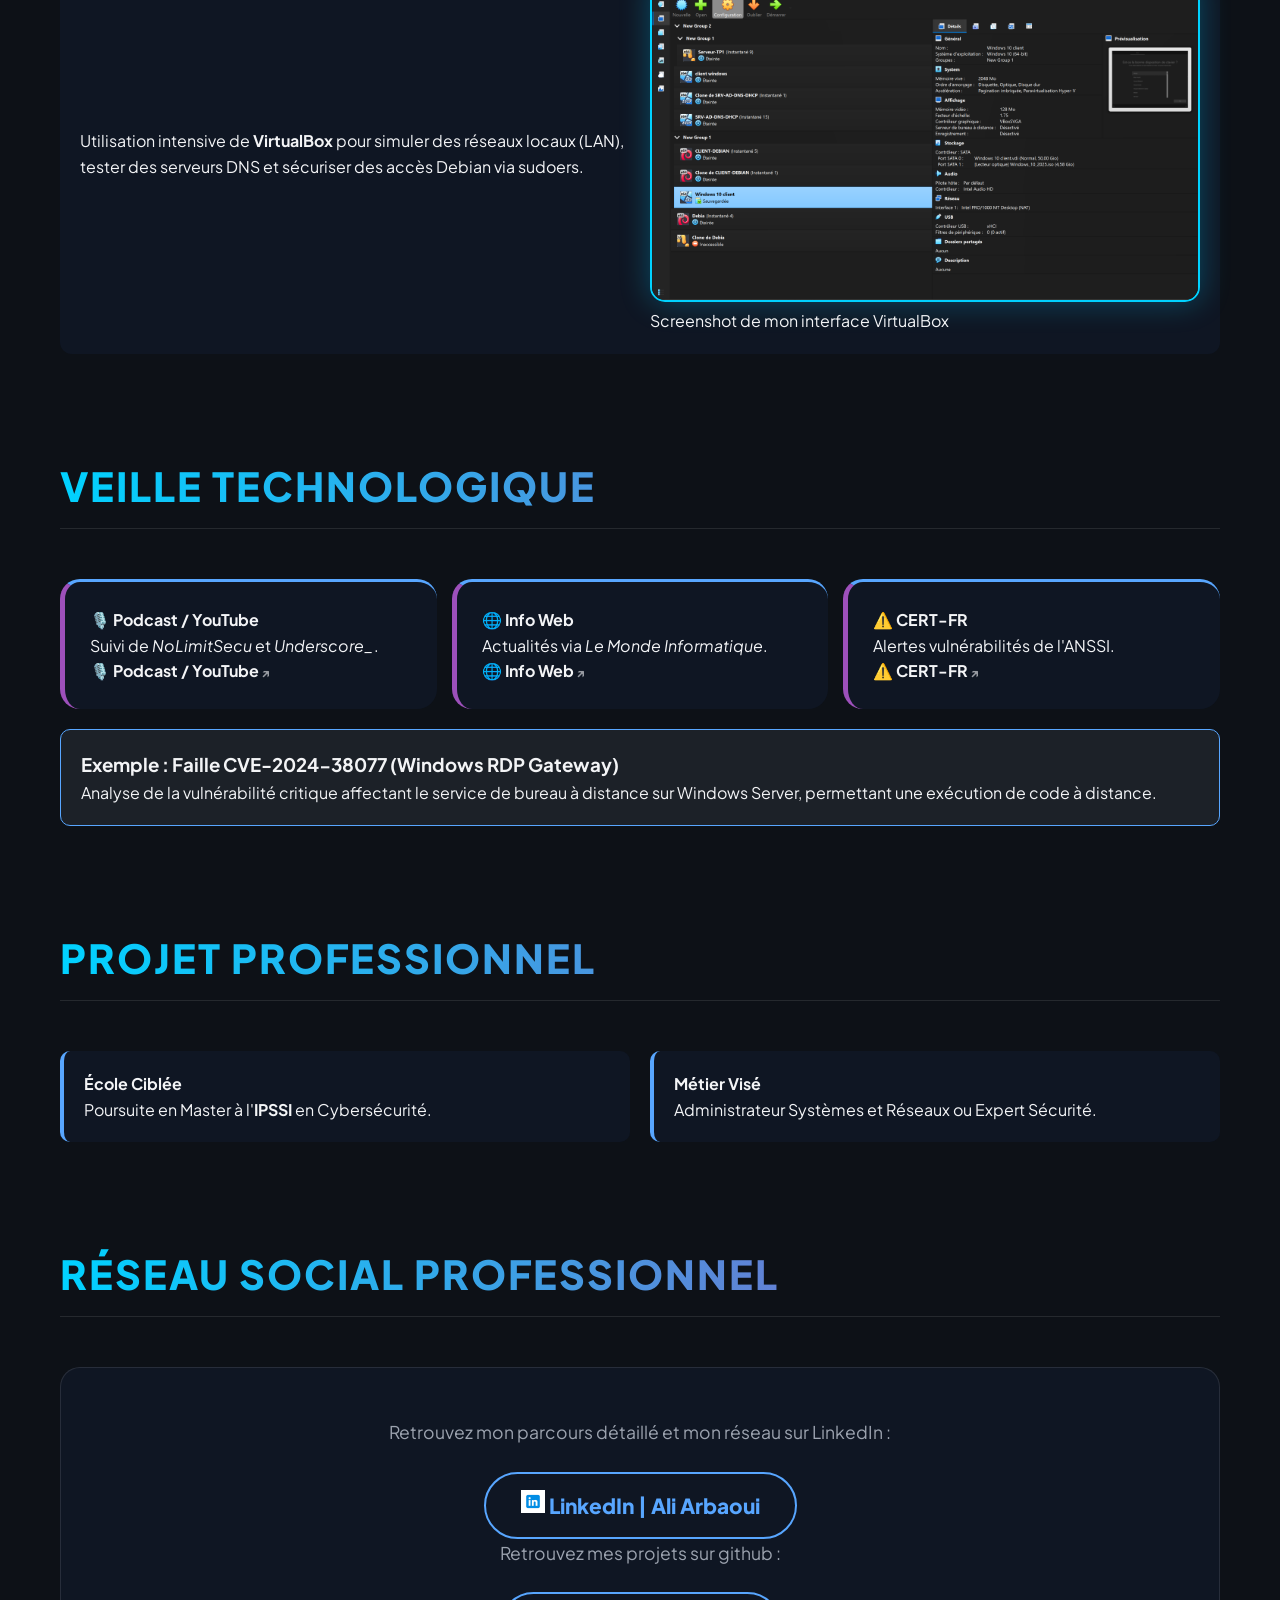
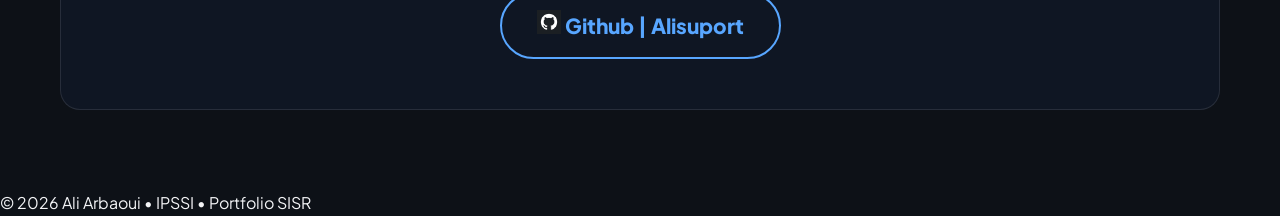
==== commit f87162cd: "Fix HTML syntax and update script reference" ====
--- a/index.html
+++ b/index.html
@@ -5,7 +5,7 @@
     <meta name="viewport" content="width=device-width, initial-scale=1.0">
     <title>Ali Arbaoui | Portfolio SISR</title>
     <link rel="stylesheet" href="portfolio1.css">
-    <script src="java.js"></script>
+    <script src="script.js"></script>
     <link href="https://fonts.googleapis.com/css2?family=Plus+Jakarta+Sans:wght@300;400;600;800&display=swap" rel="stylesheet">
 </head>
 <body>
@@ -302,3 +302,4 @@
 
 
 
+
